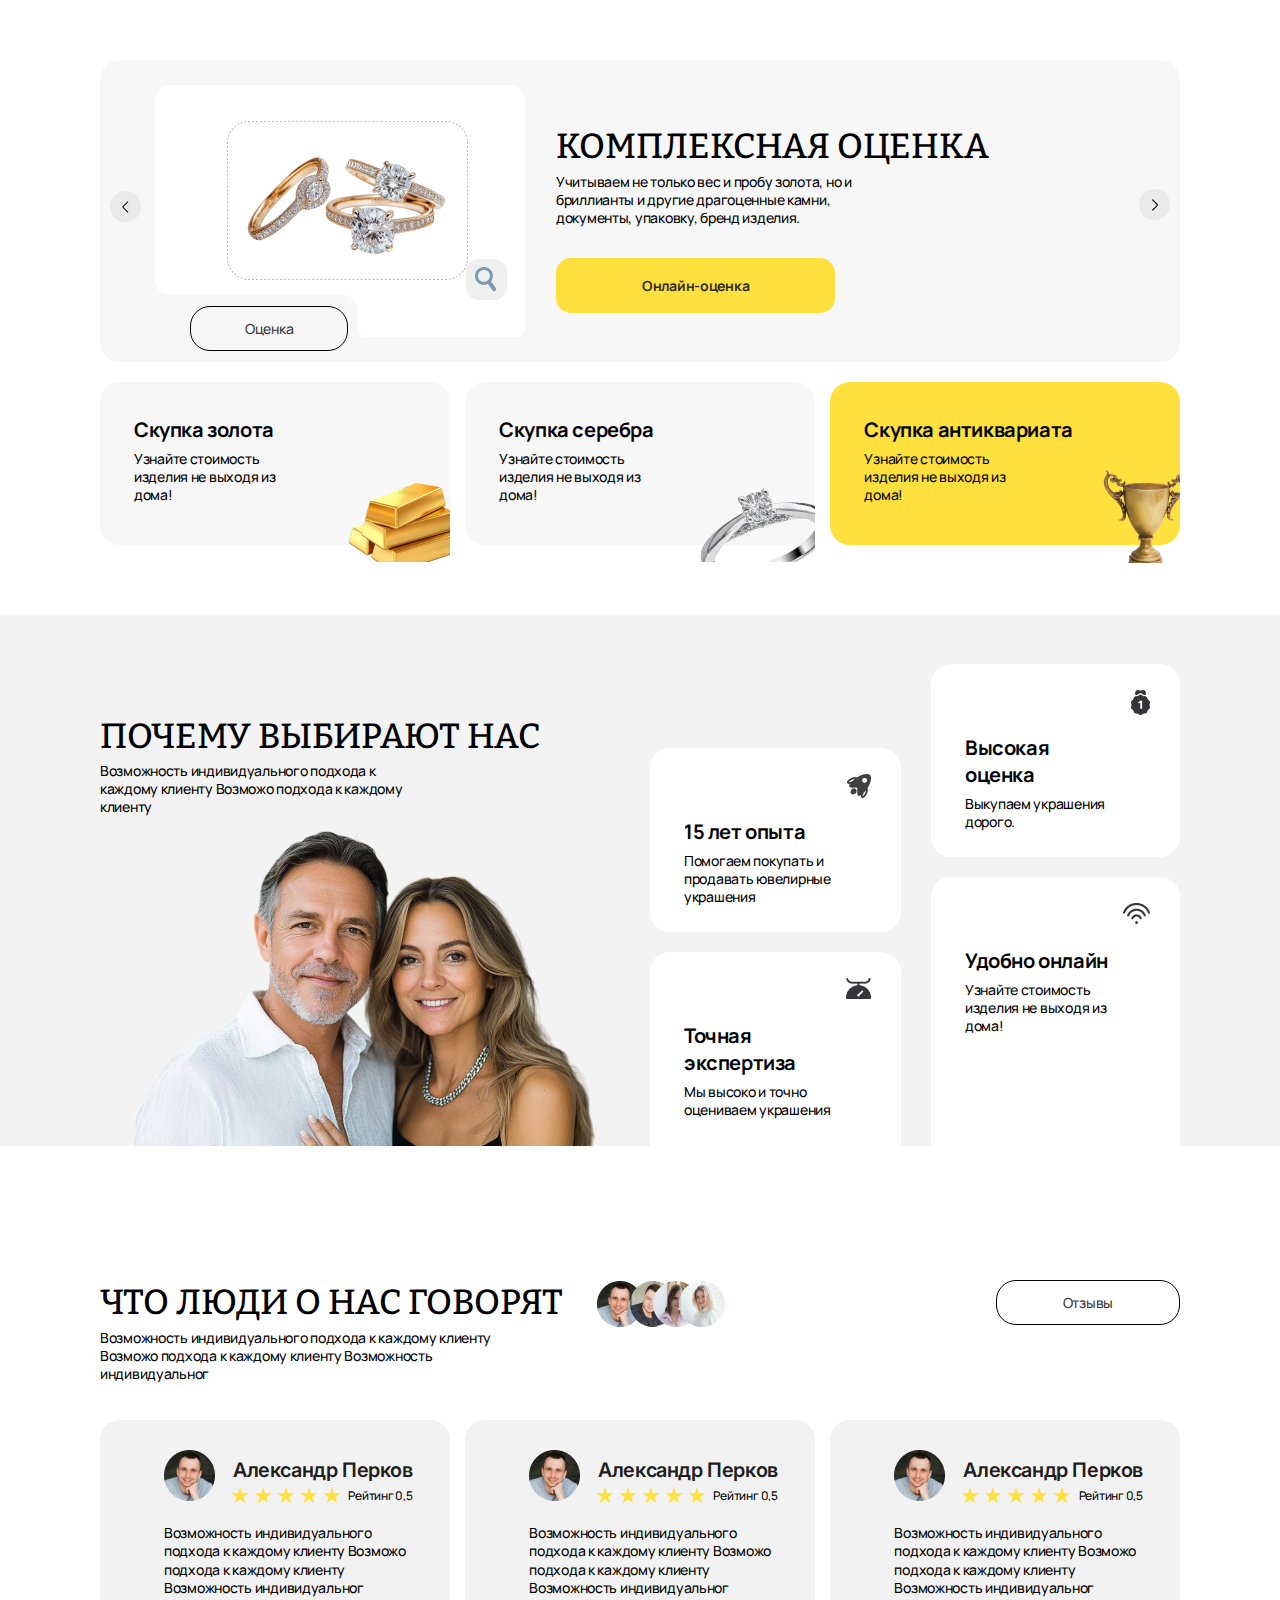
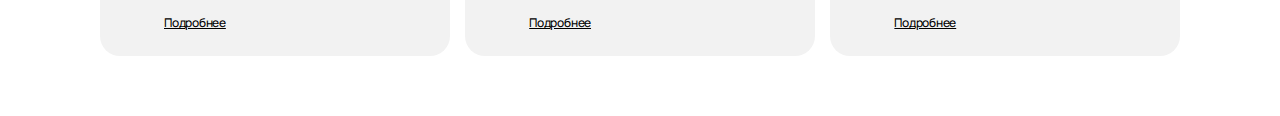
==== index.html @ a0032628 "first commit" ====
<!DOCTYPE html>
<html lang="en">
<head>
	<meta charset="UTF-8">
	<meta name="viewport" content="width=device-width, initial-scale=1.0">
	<link rel="stylesheet" href="css/style.css">
	<link rel="preconnect" href="https://fonts.googleapis.com">
<link rel="preconnect" href="https://fonts.gstatic.com" crossorigin>
<link href="https://fonts.googleapis.com/css2?family=Manrope:wght@200..800&family=Montserrat:ital,wght@0,100..900;1,100..900&family=Poppins:ital,wght@0,100;0,200;0,300;0,400;0,500;0,600;0,700;0,800;0,900;1,100;1,200;1,300;1,400;1,500;1,600;1,700;1,800;1,900&display=swap" rel="stylesheet">
<link href="https://fonts.googleapis.com/css2?family=Bitter:ital,wght@0,100..900;1,100..900&family=Manrope:wght@200..800&family=Montserrat:ital,wght@0,100..900;1,100..900&family=Poppins:ital,wght@0,100;0,200;0,300;0,400;0,500;0,600;0,700;0,800;0,900;1,100;1,200;1,300;1,400;1,500;1,600;1,700;1,800;1,900&display=swap" rel="stylesheet">
<link href="https://fonts.googleapis.com/css2?family=Bitter:ital,wght@0,100..900;1,100..900&family=Inter:ital,opsz,wght@0,14..32,100..900;1,14..32,100..900&family=Manrope:wght@200..800&family=Montserrat:ital,wght@0,100..900;1,100..900&family=Poppins:ital,wght@0,100;0,200;0,300;0,400;0,500;0,600;0,700;0,800;0,900;1,100;1,200;1,300;1,400;1,500;1,600;1,700;1,800;1,900&display=swap" rel="stylesheet">
	<title>Скупка</title>
</head>
<body>
	<section class="grade">
		<div class="grade__container container">
			<div class="grade__top">
				<div class="grade__sidebar sidebar">
					<div class="sidebar__item">
						<div class="sidebar__left">
							<div class="sidebar__left-top">
								<img src="img/grade/sidebar-img.png" class="sidebar__left-img" alt="">
							</div>
							<div class="sidebar__left-bottom">
								<a href="" class="sidebar__left-btn">Оценка</a>
							</div>
						</div>
						<div class="sidebar__right">
							<p class="sidebar__right-title title">Комплексная оценка</p>
							<p class="sidebar__right-description description">Учитываем не только вес и пробу золота, но и бриллианты и другие драгоценные камни, документы, упаковку, бренд изделия.</p>
							<div class="arrow"></div>
							<div class="sidebar__button">
								<a href="" class="sidebar__button-btn">Онлайн-оценка</a>
							</div>
						</div>
					</div>
				</div>
			</div>
			<div class="grade__bottom bottom">
				<div class="grade__bottom-item">
					<p class="grade__bottom-title">Скупка золота</p>
					<p class="grade__bottom-description">Узнайте стоимость изделия не выходя из дома!</p>
					<div class="grade__bottom-img first__ch"><img src="img/grade/grade-bottom-1.png" alt="grade-bottom-1" class="grade__bottom-image"></div>
				</div>
				<div class="grade__bottom-item">
					<p class="grade__bottom-title">Скупка серебра</p>
					<p class="grade__bottom-description">Узнайте стоимость изделия не выходя из дома!</p>
					<div class="grade__bottom-img second__ch"><img src="img/grade/grade-bottom-2.png" alt="grade-bottom-2" class="grade__bottom-image"></div>
				</div>
				<div class="grade__bottom-item">
					<p class="grade__bottom-title">Скупка антиквариата</p>
					<p class="grade__bottom-description">Узнайте стоимость изделия не выходя из дома!</p>
					<div class="grade__bottom-img third__ch"><img src="img/grade/grade-bottom-3.png" alt="grade-bottom-3" class="grade__bottom-image"></div>
				</div>
			</div>
		</div>
	</section>

	<section class="choice">
		<div class="choice__container container">
			<div class="choice__left">
				<div class="choice__top">
					<h2 class="choice__title title">
						Почему выбирают нас
					</h2>
					<div class="choice__description description">
						Возможность индивидуального подхода к каждому клиенту Возможо подхода к каждому клиенту
					</div>
				</div>
				<div class="choice__bottom">
					<img src="img/choice/choice-img.png" alt="choice-img" class="choice__bottom-img">
				</div>
			</div>
			<div class="choice__right">
				<div class="choice__col">
					<div class="choice__item">
						<div class="choice__item-title item-title">
							<p>15 лет опыта</p>
						</div>
						<div class="choice__item-description item-description">
							<p>Помогаем покупать и продавать ювелирные украшения</p>
						</div>
					</div>
					<div class="choice__item second-child">
						<div class="choice__item-title item-title">
							<p>Точная экспертиза</p>
						</div>
						<div class="choice__item-description item-description">
							<p>Мы высоко и точно оцениваем украшения</p>
						</div>
					</div>
				</div>
				<div class="choice__col">
					<div class="choice__item third-child">
						<div class="choice__item-title item-title">
							<p>Высокая оценка</p>
						</div>
						<div class="choice__item-description item-description">
							<p>Выкупаем украшения дорого. </p>
						</div>
					</div>
					<div class="choice__item last-child">
						<div class="choice__item-title item-title">
							<p>Удобно онлайн</p>
						</div>
						<div class="choice__item-description item-description">
							<p>Узнайте стоимость изделия не выходя из дома!</p>
						</div>
					</div>
				</div>
			</div>
		</div>
	</section>

	<section class="talk">
		<div class="talk__container container">
			<div class="talk__block block">
				<div class="talk__top">
					<h2 class="talk__title title">Что люди о нас говорят</h2>
					<p class="talk__description description">Возможность индивидуального подхода к каждому клиенту Возможо подхода к каждому клиенту Возможность индивидуальног</p>
				</div>
				<div class="talk__right">
					<a href="" class="talk__btn btn">Отзывы</a>
				</div>
			</div>
			<div class="talk__bottom">
				<div class="talk__bottom-item item">
					<div class="talk__bottom-block">
						<div class="talk__bottom-ava"><img src="img/talk/ava.png" alt=""></div>
						<div class="item__title">Александр Перков <p>Рейтинг 0,5</p></div>
					</div>
					<div class="item__description">Возможность индивидуального подхода к каждому клиенту Возможо подхода к каждому клиенту Возможность индивидуальног</div>
					<div class="talk__bottom-link"><a href="">Подробнее</a></div>
				</div>
				<div class="talk__bottom-item item">
					<div class="talk__bottom-block">
						<div class="talk__bottom-ava"><img src="img/talk/ava.png" alt="star"></div>
						<div class="item__title">Александр Перков <p>Рейтинг 0,5</p></div>
					</div>
					<div class="item__description">Возможность индивидуального подхода к каждому клиенту Возможо подхода к каждому клиенту Возможность индивидуальног</div>
					<div class="talk__bottom-link"><a href="">Подробнее</a></div>
				</div>
				<div class="talk__bottom-item item">
					<div class="talk__bottom-block">
						<div class="talk__bottom-ava"><img src="img/talk/ava.png" alt=""></div>
						<div class="item__title">Александр Перков <p>Рейтинг 0,5</p></div>
					</div>
					<div class="item__description">Возможность индивидуального подхода к каждому клиенту Возможо подхода к каждому клиенту Возможность индивидуальног</div>
					<div class="talk__bottom-link"><a href="">Подробнее</a></div>
				</div>
			</div>
		</div>
	</section>

</body>
</html>
---- css/style.css ----
* {
  padding: 0;
  margin: 0;
}

html {
  font-size: 10px;
}

.container {
  padding: 0 10rem;
}

.title {
  font-family: "Bitter", serif;
  font-style: normal;
  font-weight: 500;
  font-size: 35px;
  text-transform: uppercase;
  color: #000000;
  margin-top: 40px;
  margin-bottom: 6px;
}

.description {
  font-family: "Manrope", serif;
  font-style: normal;
  font-weight: 500;
  font-size: 14px;
  line-height: 130%;
  letter-spacing: -0.02em;
  color: #000000;
  max-width: 300px;
  margin-bottom: 30px;
}

.item-title {
  font-family: "Manrope";
  font-style: normal;
  font-weight: 700;
  font-size: 20px;
  letter-spacing: -0.02em;
  color: #000000;
  margin-bottom: 7px;
}

.item-description {
  font-family: "Manrope";
  font-style: normal;
  font-weight: 500;
  font-size: 14px;
  line-height: 130%;
  letter-spacing: -0.02em;
  color: #000000;
  max-width: 181px;
}

.grade {
  position: relative;
}
.grade:after {
  content: "";
  background: url("../img/grade/arrow-right.png");
  width: 31px;
  height: 31px;
  position: absolute;
  display: inline-block;
  right: 110px;
  bottom: 325px;
}
.grade__top {
  margin-top: 6rem;
  background: #F7F7F7;
  border-radius: 20px;
}
.grade__bottom {
  display: -webkit-box;
  display: -ms-flexbox;
  display: flex;
  -webkit-box-pack: justify;
      -ms-flex-pack: justify;
          justify-content: space-between;
  margin-bottom: 70px;
}
.grade__bottom-item {
  background: #F7F7F7;
  border-radius: 20px;
  width: calc(33.3% - 10px);
  height: 163px;
}
.grade__bottom-item:last-child {
  background-color: #FFE03C;
}
.grade__bottom-title {
  padding-top: 34px;
  padding-left: 34px;
  font-family: "Manrope";
  font-style: normal;
  font-weight: 700;
  font-size: 20px;
  letter-spacing: -0.02em;
  color: #000000;
  margin-bottom: 7px;
}
.grade__bottom-description {
  padding-left: 34px;
  font-family: "Manrope";
  font-style: normal;
  font-weight: 500;
  font-size: 14px;
  line-height: 130%;
  letter-spacing: -0.02em;
  color: #000000;
  max-width: 181px;
}
.grade__bottom-img {
  display: -webkit-box;
  display: -ms-flexbox;
  display: flex;
  -webkit-box-pack: end;
      -ms-flex-pack: end;
          justify-content: flex-end;
  margin-top: -23px;
}
.container {
  position: relative;
}

.sidebar__item {
  display: -webkit-box;
  display: -ms-flexbox;
  display: flex;
  padding: 2.5rem 5.5rem;
  margin-bottom: 20px;
}
.sidebar__left {
  position: relative;
  padding: 36px 72px;
  margin-right: 16px;
  border-radius: 15px;
  background: url("../img/grade/sidebar-left-bg.png") no-repeat;
}
.sidebar__left:before {
  content: "";
  background: url("../img/grade/arrow-left.png");
  width: 31px;
  height: 31px;
  position: absolute;
  display: inline-block;
  left: -45px;
  bottom: 115px;
}
.sidebar__left-top {
  position: relative;
}
.sidebar__left-top:after {
  content: "";
  background: url("../img/grade/sidebar-left-search.png");
  width: 41px;
  height: 41px;
  position: absolute;
  display: inline-block;
  right: -39px;
  bottom: -18px;
}
.sidebar__left-bottom {
  position: relative;
  left: -37px;
  top: 37px;
}
.sidebar__left-btn {
  border: 1px solid #000000;
  border-radius: 20px;
  background: transparent;
  font-family: "Manrope", serif;
  font-style: normal;
  font-weight: 500;
  font-size: 14px;
  text-align: center;
  letter-spacing: -0.02em;
  color: #3A3A3A;
  text-decoration: none;
  padding: 12px 54px;
}
.sidebar__right-title {
  font-family: "Bitter", serif;
  font-style: normal;
  font-weight: 500;
  font-size: 35px;
  text-transform: uppercase;
  color: #000000;
  margin-top: 40px;
  margin-bottom: 6px;
}
.sidebar__right-description {
  font-family: "Manrope", serif;
  font-style: normal;
  font-weight: 500;
  font-size: 14px;
  line-height: 130%;
  letter-spacing: -0.02em;
  color: #000000;
  max-width: 300px;
  margin-bottom: 30px;
}
.sidebar__button-btn {
  background: #FFE03C;
  border-radius: 15px;
  text-decoration: none;
  font-family: "Manrope";
  font-style: normal;
  font-weight: 700;
  font-size: 14px;
  text-align: center;
  letter-spacing: -0.02em;
  color: #2D2D2D;
  padding: 18px 86px;
  display: inline-block;
}

.grade__bottom-img {
  position: relative;
}

.first__ch {
  top: -3px;
  position: relative;
}

.second__ch {
  position: relative;
  top: -24px;
}

.third__ch {
  position: relative;
  top: -19px;
}

.choice {
  background: #F3F3F3;
}
.choice__container {
  display: -webkit-box;
  display: -ms-flexbox;
  display: flex;
  -webkit-box-pack: justify;
      -ms-flex-pack: justify;
          justify-content: space-between;
}
.choice__title {
  padding-top: 60px;
  margin-bottom: 5px;
}
.choice__description {
  max-width: 335px;
  margin-bottom: -11px;
}
.choice__bottom {
  display: -webkit-box;
  display: -ms-flexbox;
  display: flex;
}
.choice__right {
  display: -webkit-box;
  display: -ms-flexbox;
  display: flex;
}
.choice__col {
  display: -webkit-box;
  display: -ms-flexbox;
  display: flex;
  -webkit-box-orient: vertical;
  -webkit-box-direction: normal;
      -ms-flex-direction: column;
          flex-direction: column;
  -webkit-box-pack: end;
      -ms-flex-pack: end;
          justify-content: flex-end;
  margin-right: 30px;
}
.choice__col:last-child {
  margin-right: 0;
}
.choice__item {
  background: #FFFFFF;
  border-radius: 20px;
  padding: 7rem 6.4rem 2.6rem 3.4rem;
  position: relative;
}
.choice__item:after {
  content: "";
  background: url("../img/choice/choice-icon-1.png");
  width: 24px;
  height: 24px;
  position: absolute;
  display: inline-block;
  right: 30px;
  top: 26px;
}
.choice__item:first-child {
  margin-bottom: 20px;
}
.last-child {
  border-radius: 20px 20px 0 0;
  padding-bottom: 110px;
}

.second-child {
  border-radius: 20px 20px 0 0;
}
.second-child:after {
  background: url("../img/choice/choice-icon-2.png");
  width: 25px;
  height: 21px;
}

.third-child:after {
  background: url("../img/choice/choice-icon-3.png");
  width: 19px;
  height: 25px;
}

.last-child:after {
  background: url("../img/choice/choice-icon-4.png");
  width: 27px;
  height: 21px;
}

.arrow {
  position: relative;
}

.talk__block {
  display: -webkit-box;
  display: -ms-flexbox;
  display: flex;
  -webkit-box-pack: justify;
      -ms-flex-pack: justify;
          justify-content: space-between;
}
.talk__title {
  margin-top: 135px;
  position: relative;
}
.talk__title:after {
  content: "";
  background: url("../img/talk/ava-group.png");
  width: 128px;
  height: 46px;
  position: absolute;
  display: inline-block;
  right: -162px;
}
.talk__description {
  max-width: 420px;
  margin-bottom: 37px;
}
.talk__right {
  margin-top: 148px;
}
.talk__btn {
  border: 1px solid #000000;
  border-radius: 20px;
  text-decoration: none;
  font-family: "Manrope";
  font-style: normal;
  font-weight: 500;
  font-size: 14px;
  line-height: 130%;
  text-align: center;
  letter-spacing: -0.02em;
  color: #3A3A3A;
  padding: 12px 66px;
}

.talk__bottom {
  display: -webkit-box;
  display: -ms-flexbox;
  display: flex;
  -webkit-box-pack: justify;
      -ms-flex-pack: justify;
          justify-content: space-between;
  margin-bottom: 60px;
}
.talk__bottom-item {
  background: #F2F2F2;
  border-radius: 20px;
  width: calc(33.3% - 10px);
  padding-bottom: 25px;
}
.talk__bottom-link a {
  font-family: "Manrope";
  font-style: normal;
  font-weight: 500;
  font-size: 12px;
  letter-spacing: -0.02em;
  text-decoration-line: underline;
  color: #000000;
  padding-left: 64px;
  margin-top: 17px;
}
.talk .item__title {
  font-family: "Inter", serif;
  font-style: normal;
  font-weight: 600;
  font-size: 20px;
  letter-spacing: -0.02em;
  color: #1E1E1E;
  text-align: right;
}
.talk .item__description {
  font-family: "Manrope";
  font-style: normal;
  font-weight: 500;
  font-size: 14px;
  line-height: 130%;
  letter-spacing: -0.02em;
  color: #000000;
  margin-bottom: 17px;
  max-width: 330px;
  padding-right: 25px;
}

.item__title {
  padding-left: 18px;
  padding-top: 8px;
}
.item__description {
  padding-left: 64px;
  margin-top: 20px;
}

.talk__bottom-block {
  padding-top: 30px;
  padding-left: 64px;
  display: -webkit-box;
  display: -ms-flexbox;
  display: flex;
}

.talk .item__title p {
  font-family: "Manrope";
  font-style: normal;
  font-weight: 500;
  font-size: 12px;
  letter-spacing: -0.02em;
  color: #000000;
  margin-top: 5px;
  position: relative;
}

.talk .item__title p:before {
  content: "";
  background: url("../img/talk/star.png");
  width: 110px;
  height: 18px;
  position: absolute;
  display: inline-block;
  left: -2px;
}
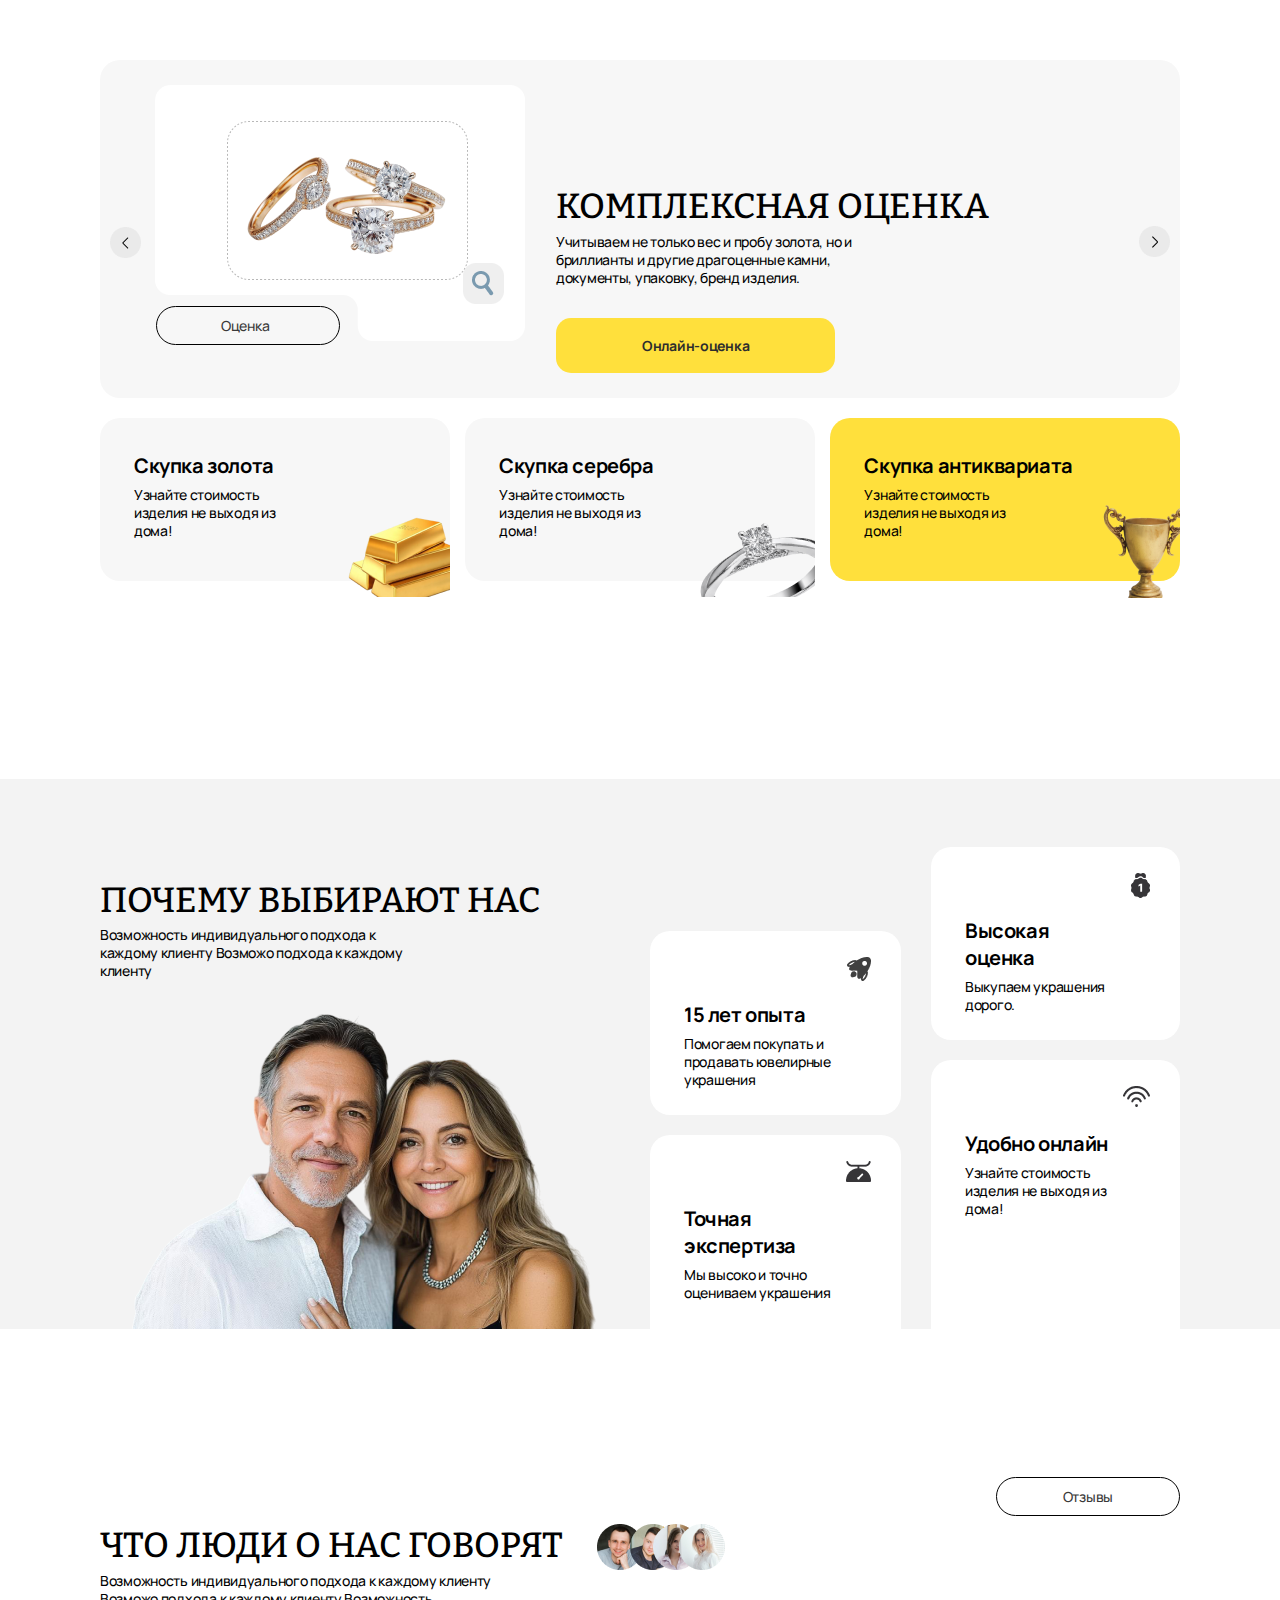
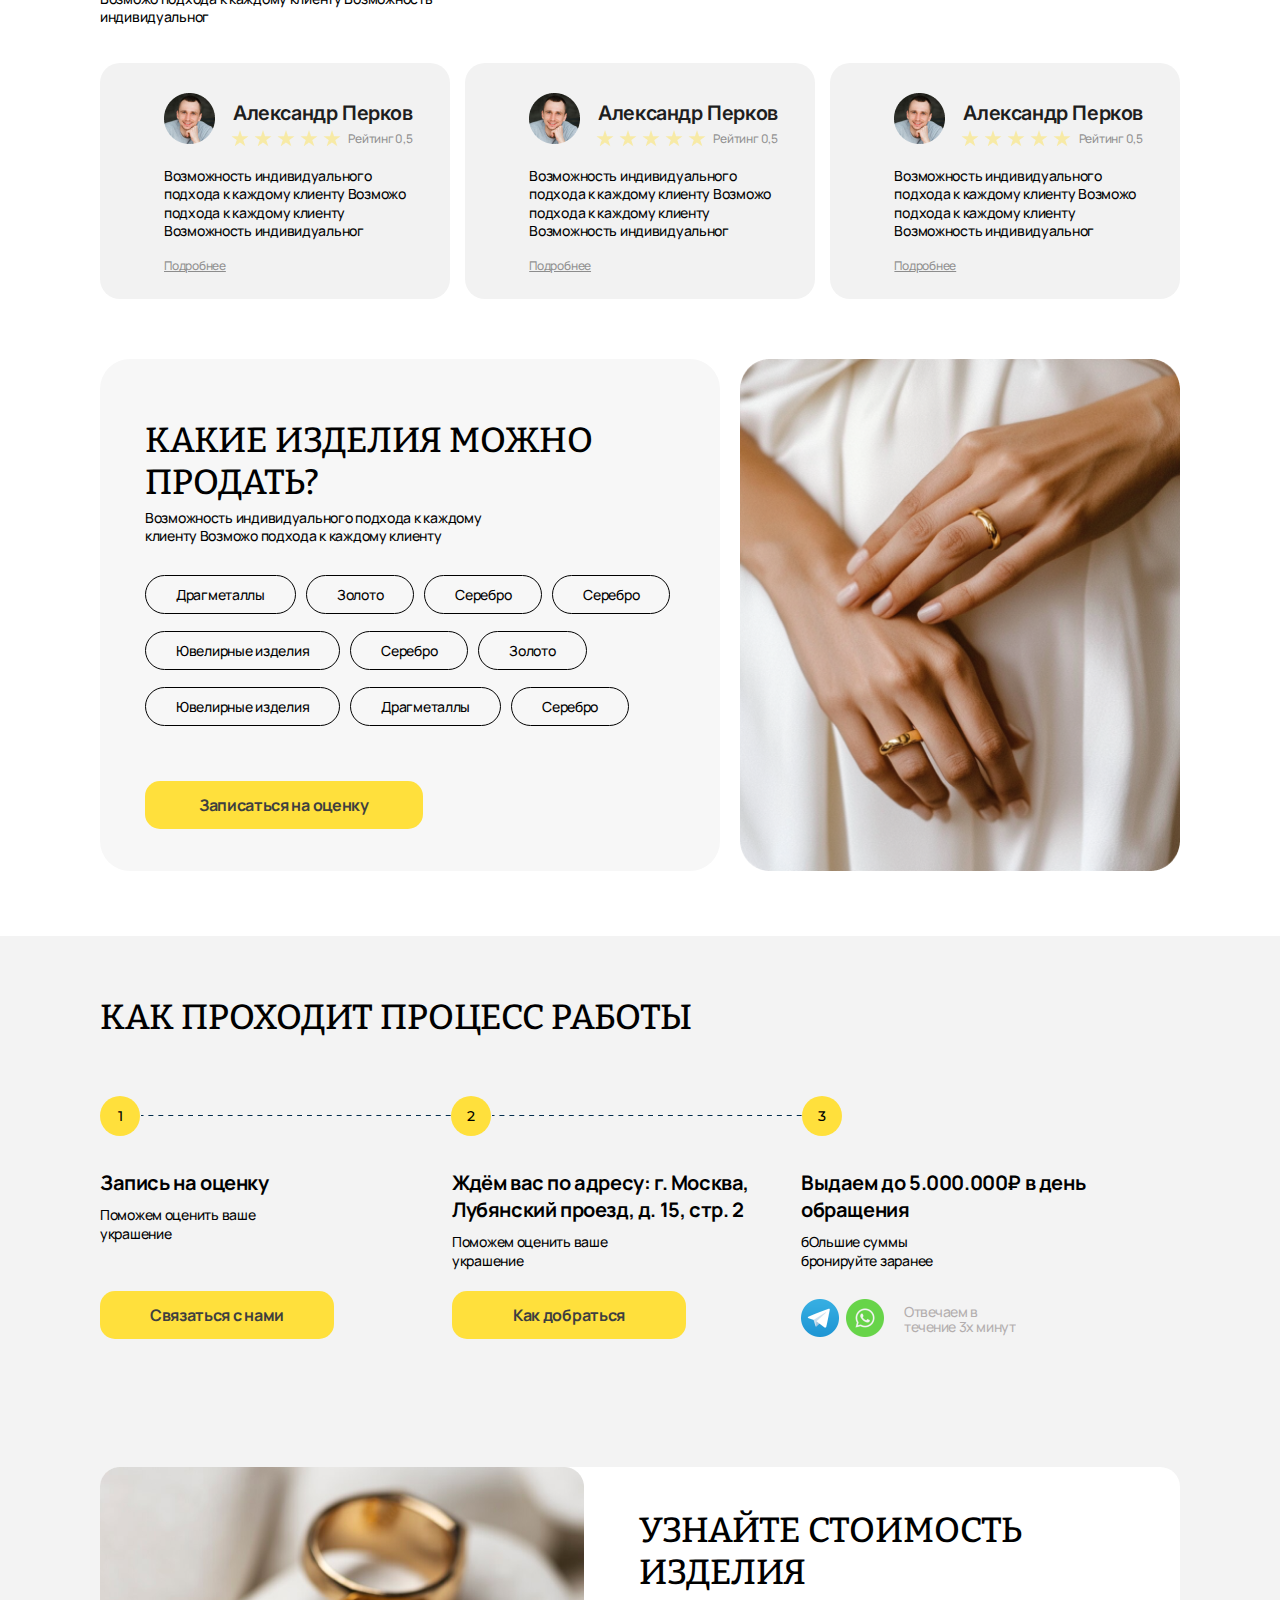
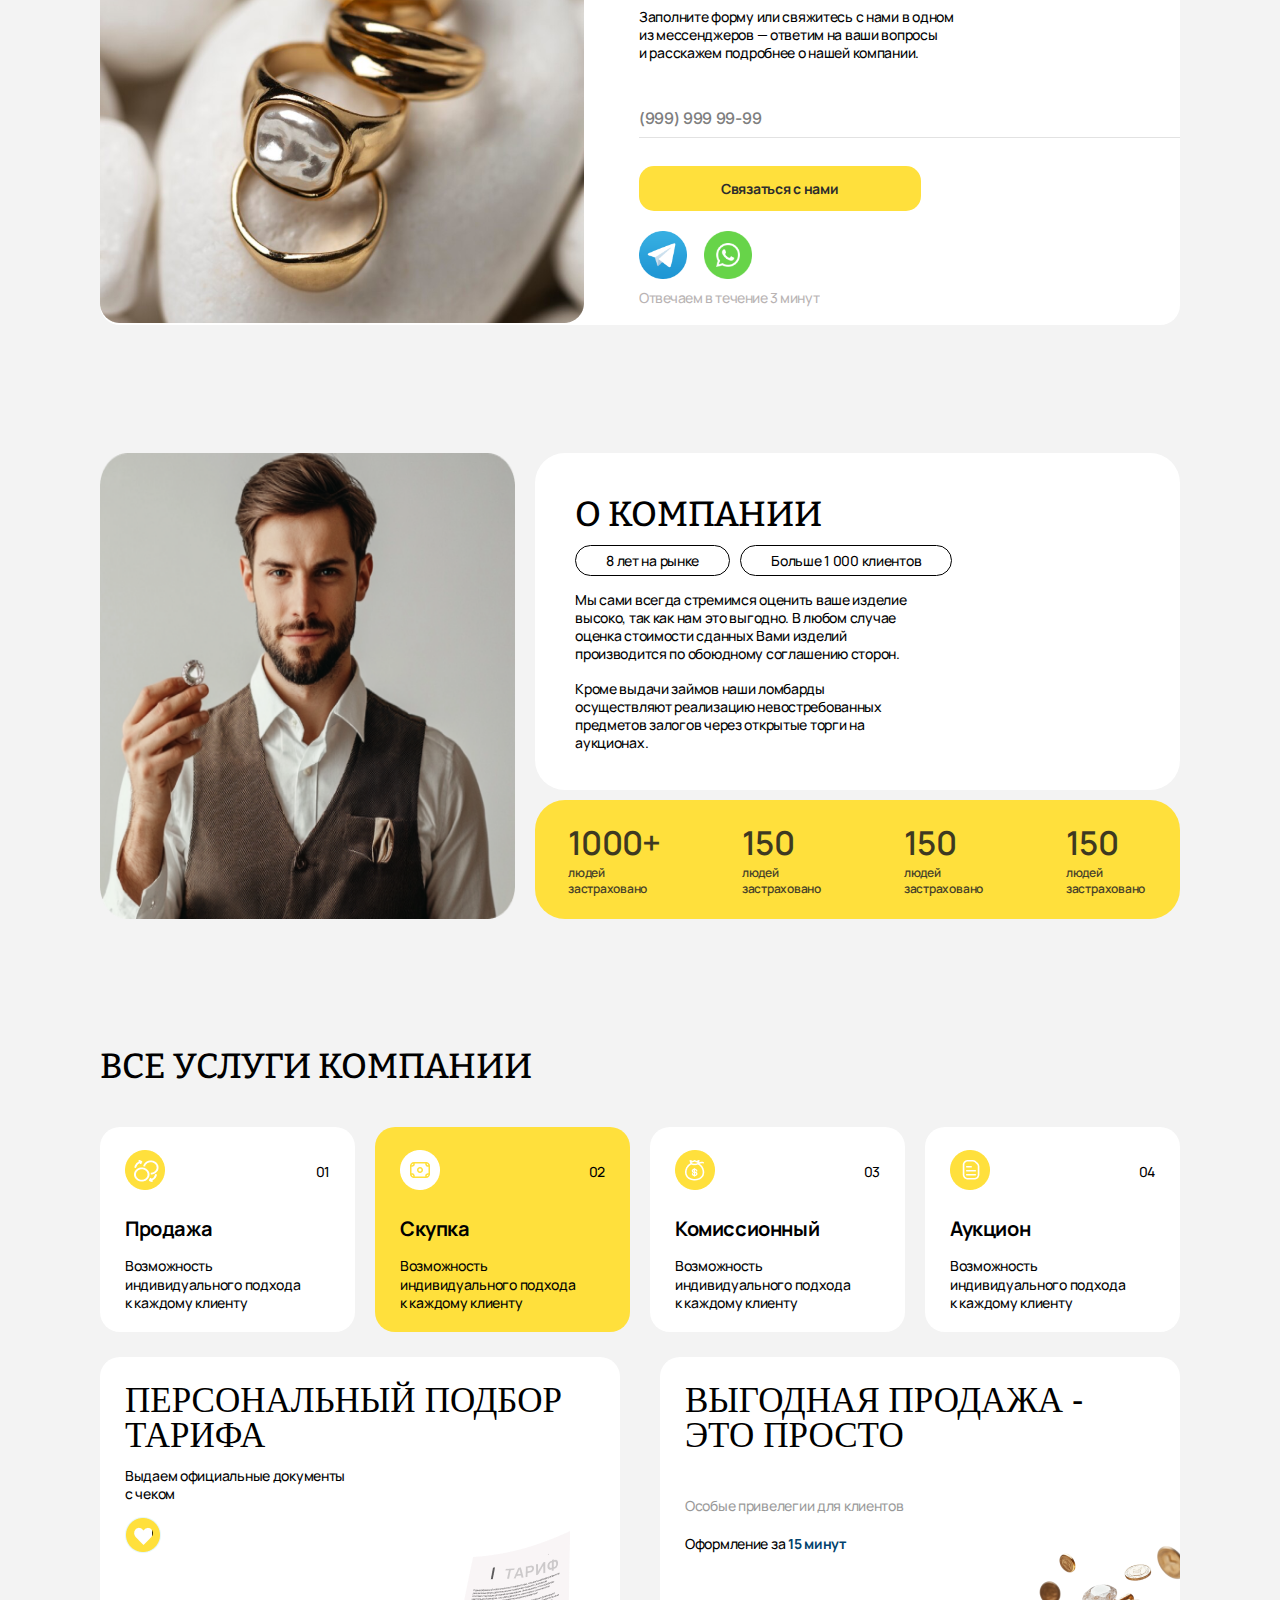
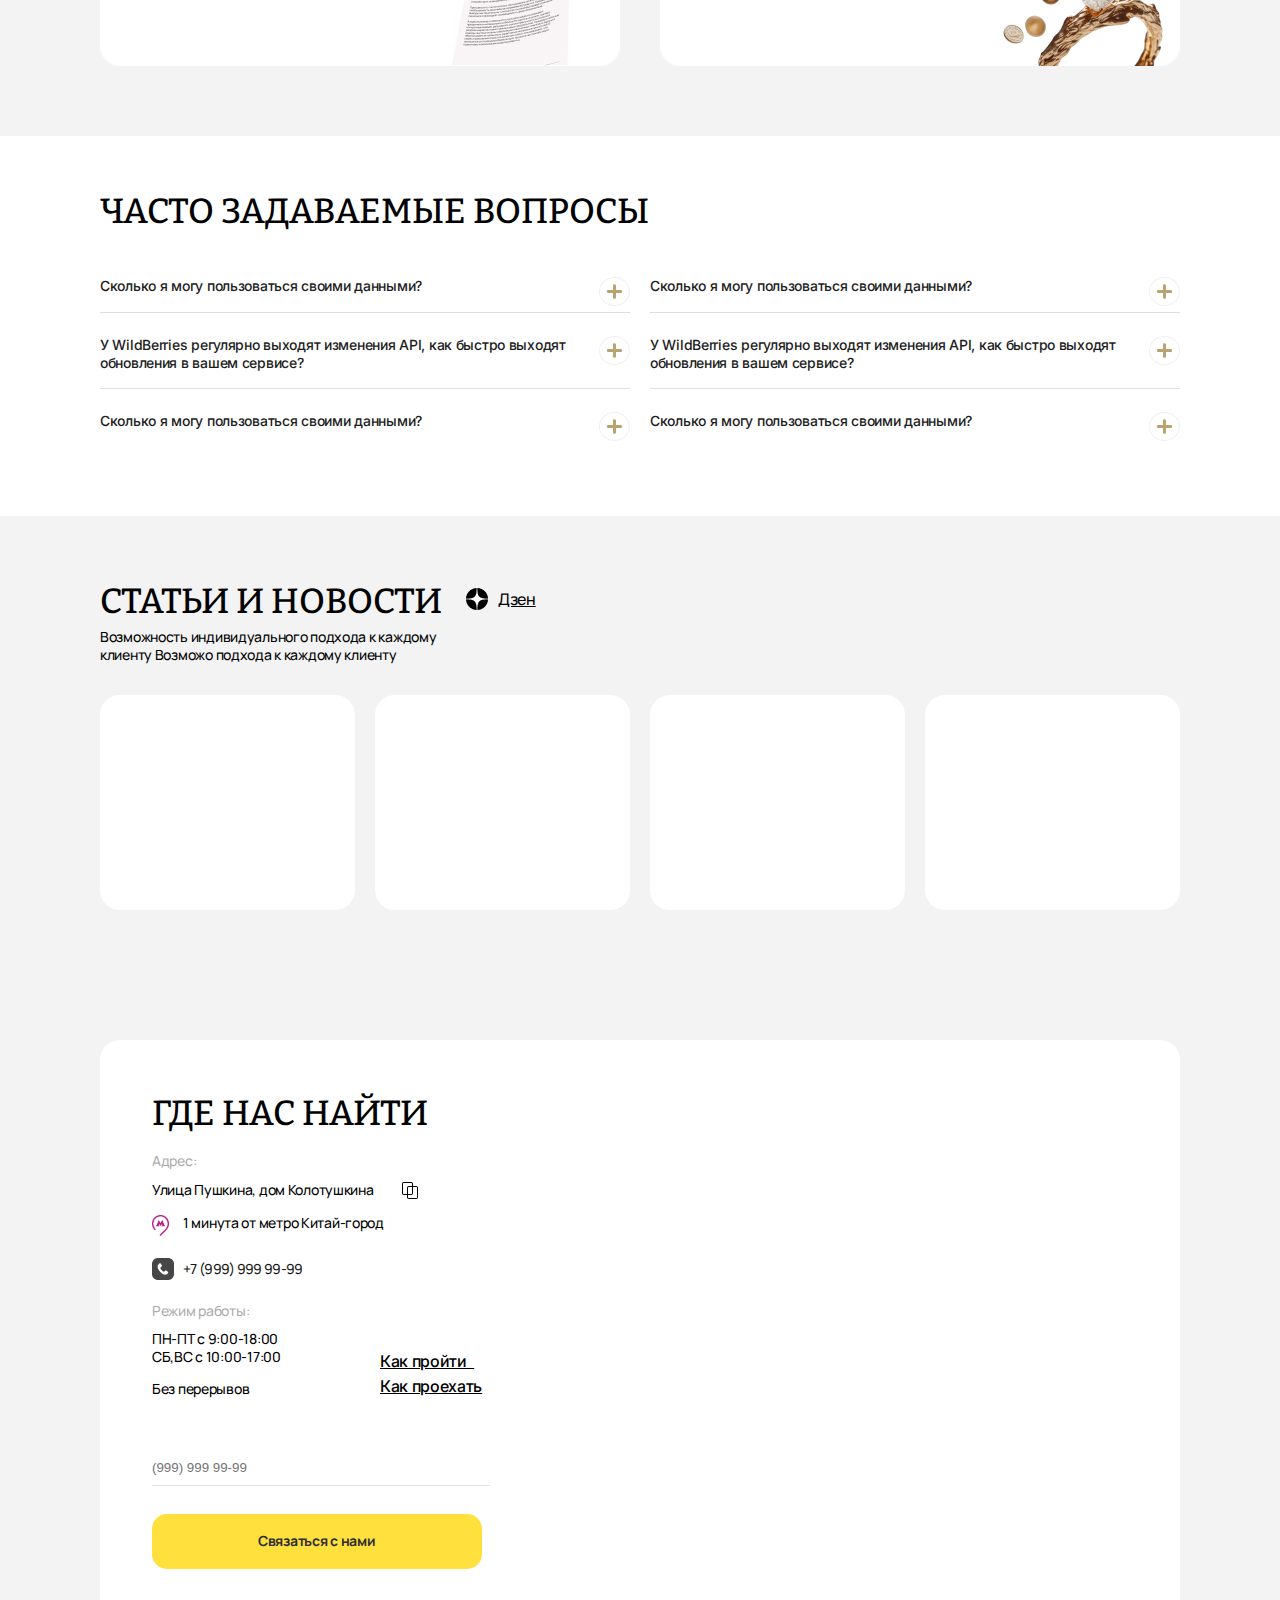
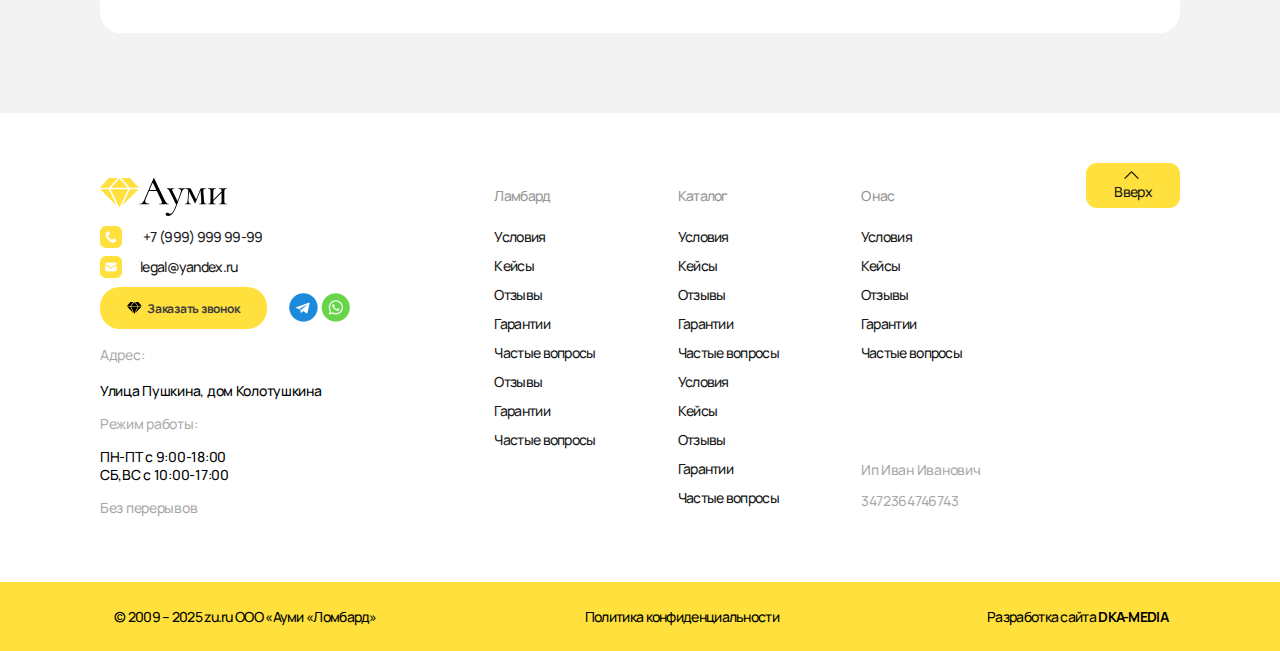
==== commit 5f061419: "edit style" ====
--- a/index.html
+++ b/index.html
@@ -4,11 +4,13 @@
 	<meta charset="UTF-8">
 	<meta name="viewport" content="width=device-width, initial-scale=1.0">
 	<link rel="stylesheet" href="css/style.css">
+	<!-- <link rel="stylesheet" href="css/normalize.css"> -->
 	<link rel="preconnect" href="https://fonts.googleapis.com">
 <link rel="preconnect" href="https://fonts.gstatic.com" crossorigin>
 <link href="https://fonts.googleapis.com/css2?family=Manrope:wght@200..800&family=Montserrat:ital,wght@0,100..900;1,100..900&family=Poppins:ital,wght@0,100;0,200;0,300;0,400;0,500;0,600;0,700;0,800;0,900;1,100;1,200;1,300;1,400;1,500;1,600;1,700;1,800;1,900&display=swap" rel="stylesheet">
 <link href="https://fonts.googleapis.com/css2?family=Bitter:ital,wght@0,100..900;1,100..900&family=Manrope:wght@200..800&family=Montserrat:ital,wght@0,100..900;1,100..900&family=Poppins:ital,wght@0,100;0,200;0,300;0,400;0,500;0,600;0,700;0,800;0,900;1,100;1,200;1,300;1,400;1,500;1,600;1,700;1,800;1,900&display=swap" rel="stylesheet">
 <link href="https://fonts.googleapis.com/css2?family=Bitter:ital,wght@0,100..900;1,100..900&family=Inter:ital,opsz,wght@0,14..32,100..900;1,14..32,100..900&family=Manrope:wght@200..800&family=Montserrat:ital,wght@0,100..900;1,100..900&family=Poppins:ital,wght@0,100;0,200;0,300;0,400;0,500;0,600;0,700;0,800;0,900;1,100;1,200;1,300;1,400;1,500;1,600;1,700;1,800;1,900&display=swap" rel="stylesheet">
+<link href="https://fonts.googleapis.com/css2?family=Noto+Sans+Syriac:wght@100..900&display=swap" rel="stylesheet">
 	<title>Скупка</title>
 </head>
 <body>
@@ -152,5 +154,312 @@
 		</div>
 	</section>
 
+	<section class="sale">
+		<div class="sale__container container">
+			<div class="sale__left">
+				<h2 class="sale__title title">Какие изделия можно продать?</h2>
+				<p class="sale__description description">
+					Возможность индивидуального подхода к каждому клиенту Возможо подхода к каждому клиенту
+				</p>
+				<div class="sale__bottom">
+					<div class="sale__row">
+						<p class="sale__item">Драгметаллы</p>
+						<p class="sale__item">Золото</p>
+						<p class="sale__item">Серебро</p>
+						<p class="sale__item">Серебро</p>
+					</div>
+					<div class="sale__row">
+						<p class="sale__item">Ювелирные изделия</p>
+						<p class="sale__item">Серебро</p>
+						<p class="sale__item">Золото</p>
+					</div>
+					<div class="sale__row">
+						<p class="sale__item">Ювелирные изделия</p>
+						<p class="sale__item">Драгметаллы</p>
+						<p class="sale__item">Серебро</p>
+					</div>
+				</div>
+				<a href="" class="sale__btn">Записаться на оценку</a>
+			</div>
+			<div class="sale__right">
+				<img src="img/sale/sale-img.png" alt="sale-img" class="sale__img">
+			</div>
+		</div>
+	</section>
+
+	<section class="process">
+			<div class="process__container container">
+				<h2 class="process__title title">Как проходит процесс работы</h2>
+				<div class="process__step">
+					<div class="process__step-number">1</div>
+					<div class="process__step-number">2</div>
+					<div class="process__step-number">3</div>
+				</div>
+				<div class="process__bottom bottom">
+					<div class="process__item">
+						<p class="process__item-title item-title">Запись на оценку</p>
+						<p class="process__item-description item-description">Поможем оценить ваше украшение</p>
+						<a href="" class="process__item-btn btn">Связаться с нами</a>
+					</div>
+					<div class="process__item">
+						<p class="process__item-title item-title">Ждём вас по адресу: г. Москва, Лубянский проезд, д. 15, стр. 2</p>
+						<p class="process__item-description item-description">Поможем оценить ваше украшение</p>
+						<a href="" class="process__item-btn btn">Как добраться</a>
+					</div>
+					<div class="process__item">
+						<p class="process__item-title item-title">Выдаем до 5.000.000₽ в день обращения </p>
+						<p class="process__item-description item-description">бОльшие суммы бронируйте заранее</p>
+						<div class="process__item-social item__social">
+							<a href="" class="item__social-link"><img src="img/process/process-icon-1.png" alt="process-icon" class="item__social-img">
+							</a>
+							<a href="" class="item__social-link"><img src="img/process/process-icon-2.png" alt="process-icon" class="item__social-img"></a>
+							<span class="item__social-text">Отвечаем в течение 3х минут</span>
+						</div>
+					</div>
+				</div>
+			</div>
+		</section>
+
+		<section class="price">
+			<div class="price__container container">
+				<div class="price__left"><img src="img/price/price-img.png" alt="price-img" class="price__img"></div>
+				<div class="price__right">
+					<h2 class="price__title title">Узнайте стоимость изделия</h2>
+					<p class="price__description description">Заполните форму или свяжитесь с нами в одном из мессенджеров — ответим на ваши вопросы и расскажем подробнее о нашей компании.</p>
+					<form action="" method="POST" class="price__form form">
+						<input type="text" class="price__input input" placeholder="(999) 999 99-99">
+						<button class="price__btn btn">Связаться с нами</button>
+					</form>
+					<div class="price__social">
+						<div class="price__social-link"><img src="img/price/price-icon-1.png" alt="price-icon-1" class="price__social-img"></div>
+						<div class="price__social-link"><img src="img/price/price-icon-2.png" alt="price-icon-2" class="price__social-img"></div>
+						<p class="price__social-text">Отвечаем в течение 3 минут</p>
+					</div>
+				</div>
+			</div>
+		</section>
+
+		<section class="company">
+			<div class="company__container container">
+				<div class="company__left"><img src="img/company/company-img.png" alt="company-img" class="company__img"></div>
+				<div class="company__right">
+					<div class="company__top">
+						<h2 class="company__title title">О компании</h2>
+						<div class="company__block">
+							<div class="company__block-item">8 лет на рынке</div>
+							<div class="company__block-item">Больше 1 000 клиентов</div>
+						</div>
+						<p class="company__description description">Мы сами всегда стремимся оценить ваше изделие высоко, так как нам это выгодно. В любом случае оценка стоимости сданных Вами изделий производится по обоюдному соглашению сторон.</p>
+						<p class="company__description description">Кроме выдачи займов наши ломбарды осуществляют реализацию невостребованных предметов залогов через открытые торги на аукционах.</p>
+					</div>
+					<div class="company__bottom">
+						<div class="company__bottom-item">
+							<div class="company__bottom-number">1000+</div>
+							<p class="company__bottom-description">людей застраховано</p>
+						</div>
+						<div class="company__bottom-item">
+							<div class="company__bottom-number">150</div>
+							<p class="company__bottom-description">людей застраховано</p>
+						</div>
+						<div class="company__bottom-item">
+							<div class="company__bottom-number">150</div>
+							<p class="company__bottom-description">людей застраховано</p>
+						</div>
+						<div class="company__bottom-item">
+							<div class="company__bottom-number">150</div>
+							<p class="company__bottom-description">людей застраховано</p>
+						</div>
+					</div>
+				</div>
+			</div>
+		</section>
+
+		<section class="services">
+			<div class="services__container container">
+				<h2 class="services__title title">
+					Все услуги компании
+				</h2>
+				<div class="services__top">
+					<div class="services__item">
+						<div class="services__item-top">01</div>
+						<h3 class="services__item-title item-title">Продажа</h3>
+						<p class="services__item-description item-description">Возможность индивидуального подхода к каждому клиенту</p>
+					</div>
+					<div class="services__item">
+						<div class="services__item-top">02</div>
+						<h3 class="services__item-title item-title">Скупка</h3>
+						<p class="services__item-description item-description">Возможность индивидуального подхода к каждому клиенту</p>
+					</div>
+					<div class="services__item">
+						<div class="services__item-top">03</div>
+						<h3 class="services__item-title item-title">Комиссионный</h3>
+						<p class="services__item-description item-description">Возможность индивидуального подхода к каждому клиенту</p>
+					</div>
+					<div class="services__item">
+						<div class="services__item-top">04</div>
+						<h3 class="services__item-title item-title">Аукцион</h3>
+						<p class="services__item-description item-description">Возможность индивидуального подхода к каждому клиенту</p>
+					</div>
+				</div>
+				<div class="services__bottom">
+					<div class="services__bottom-item">
+						<h2 class="services__bottom-title title">Персональный подбор тарифа</h2>
+						<div class="services__bottom-block">
+							<p class="services__bottom-description item-description">Выдаем официальные документы с чеком</p>
+							<img src="img/services/services-img-1.png" alt="services-img-1" class="services__bottom-img">
+						</div>
+					</div>
+					<div class="services__bottom-item">
+						<h2 class="services__bottom-title title">Выгодная продажа - это просто</h2>
+						<div class="services__bottom-block">
+							<p class="services__bottom-description item-description"><span>Особые привелегии для клиентов</span> Оформление за <span class="services__bottom-description_blue"> 15 минут</span></p>
+							<img src="img/services/services-img-2.png" alt="services-img-2" class="services__bottom-img">
+						</div>
+					</div>
+				</div>
+			</div>
+		</section>
+
+		<section class="faq">
+			<div class="faq__container container">
+				<h2 class="faq__title title">Часто задаваемые вопросы</h2>
+				<div class="faq__row">
+					<div class="faq__col">
+						<div class="faq__item"><p class="faq__item-text">Сколько я могу пользоваться своими данными?</p></div>
+						<div class="faq__item"><p class="faq__item-text">У WildBerries регулярно выходят изменения АРІ, как быстро выходят обновления в вашем сервисе?</p></div>
+						<div class="faq__item"><p class="faq__item-text">Сколько я могу пользоваться своими данными?</p></div>
+					</div>
+					<div class="faq__col">
+						<div class="faq__item"><p class="faq__item-text">Сколько я могу пользоваться своими данными?</p></div>
+						<div class="faq__item"><p class="faq__item-text">У WildBerries регулярно выходят изменения АРІ, как быстро выходят обновления в вашем сервисе?</p></div>
+						<div class="faq__item"><p class="faq__item-text">Сколько я могу пользоваться своими данными?</p></div>
+					</div>
+				</div>
+			</div>
+		</section>
+
+		<section class="news">
+			<div class="news__container container">
+				<div class="news__top">
+					<h2 class="news_title title">Статьи и новости</h2>
+					<div class="news__zen">Дзен</div>
+				</div>
+				<p class="news__description description">Возможность индивидуального подхода к каждому клиенту Возможо подхода к каждому клиенту</p>
+				<div class="news__bottom">
+					<div class="news__item"><img src="img/news/news-img-1.png" alt="news-img-1"></div>
+					<div class="news__item"><img src="img/news/news-img-1.png" alt="news-img-2"></div>
+					<div class="news__item"><img src="img/news/news-img-1.png" alt="news-img-3"></div>
+					<div class="news__item"><img src="img/news/news-img-1.png" alt="news-img-4"></div>
+				</div>
+			</div>
+		</section>
+		<section class="find">
+			<div class="find__container container">
+				<div class="find__left">
+					<h2 class="find__title title">Где нас найти</h2>
+					<div class="find__address">
+						<div class="find__address-title">Адрес:</div>
+						<div class="find__address-description">Улица Пушкина, дом Колотушкина</div>
+						<div class="find__address-description">1 минута от метро Китай-город</div>
+					</div>
+					<a href="" class="find__address-phone">+7 (999) 999 99-99</a>
+					<div class="find__work">
+						<div class="find__work-block">
+							<div class="find__work-title">Режим работы:</div>
+							<div class="find__work-time">ПН-ПТ с 9:00-18:00 СБ,ВС с 10:00-17:00</div>
+							<div class="find__work-text">Без перерывов</div>
+						</div>
+						<div class="find__work-pass">Как пройти  +Как проехать</div>
+					</div>
+					<form action="" method="POST" class="find__form form">
+						<input type="text" class="find__input input" placeholder="(999) 999 99-99">
+						<button class="find__btn btn">Связаться с нами</button>
+					</form>
+				</div>
+				<div class="find__right">
+					<div class="find__map"><div class="find__map-wrap"><iframe class="find__iframe" src="https://yandex.ru/map-widget/v1/?ll=37.638401%2C55.765565&masstransit%5BstopId%5D=station__9858910&mode=masstransit&tab=overview&z=14" width="560" height="400" frameborder="1" allowfullscreen="true"></iframe></div></div>
+				</div>
+			</div>
+		</section>
+
+		<footer class="footer">
+			<div class="footer__container container">
+				<div class="footer__top">
+					<div class="footer__left">
+						<img src="img/footer/footer-logo.svg" alt="footer-logo" class="footer__logo">
+						<div class="footer__contacts">
+							<a href="" class="footer__phone">
+								+7 (999) 999 99-99
+							</a>
+							<a href="" class="footer__mail">legal@yandex.ru</a>
+						</div>
+						<div class="footer__block">
+							<a href="" class="footer__btn">Заказать звонок</a>
+							<div class="footer__social">
+								<a href="" class="footer__social-link"><img src="img/footer/footer-telegram.png" alt="footer-telegram" class="footer__social-img"></a><a href="" class="footer__social-link"><img src="img/footer/footer-whatsapp.png" alt="footer-whatsapp" class="footer__social-img"></a>
+							</div>
+						</div>
+						<div class="footer__address">
+							<div class="footer__address-title">Адрес:</div>
+							<div class="footer__address-description">Улица Пушкина, дом Колотушкина</div>
+						</div>
+						<div class="footer__work">
+							<div class="footer__work-title">Режим работы:</div>
+							<div class="footer__work-description">ПН-ПТ с 9:00-18:00 СБ,ВС с 10:00-17:00</div>
+							<div class="footer__work-text">Без перерывов</div>
+						</div>
+					</div>
+					<div class="footer__row">
+						<ul class="footer__col">
+							<li class="footer__col-title">Ламбард</li>
+							<li class="footer__col-item"><a href="" class="footer__col-link">Условия</a></li>
+							<li class="footer__col-item"><a href="" class="footer__col-link">Кейсы</a></li>
+							<li class="footer__col-item"><a href="" class="footer__col-link">Отзывы</a></li>
+							<li class="footer__col-item"><a href="" class="footer__col-link">Гарантии</a></li>
+							<li class="footer__col-item"><a href="" class="footer__col-link">Частые вопросы</a></li>
+							<li class="footer__col-item"><a href="" class="footer__col-link">Отзывы</a></li>
+							<li class="footer__col-item"><a href="" class="footer__col-link">Гарантии</a></li>
+							<li class="footer__col-item"><a href="" class="footer__col-link">Частые вопросы</a></li>
+						</ul>
+						<ul class="footer__col">
+							<li class="footer__col-title">Каталог</li>
+							<li class="footer__col-item"><a href="" class="footer__col-link">Условия</a></li>
+							<li class="footer__col-item"><a href="" class="footer__col-link">Кейсы</a></li>
+							<li class="footer__col-item"><a href="" class="footer__col-link">Отзывы</a></li>
+							<li class="footer__col-item"><a href="" class="footer__col-link">Гарантии</a></li>
+							<li class="footer__col-item"><a href="" class="footer__col-link">Частые вопросы</a></li>
+							<li class="footer__col-item"><a href="" class="footer__col-link">Условия</a></li>
+							<li class="footer__col-item"><a href="" class="footer__col-link">Кейсы</a></li>
+							<li class="footer__col-item"><a href="" class="footer__col-link">Отзывы</a></li>
+							<li class="footer__col-item"><a href="" class="footer__col-link">Гарантии</a></li>
+							<li class="footer__col-item"><a href="" class="footer__col-link">Частые вопросы</a></li>
+						</ul>
+						<ul class="footer__col">
+							<li class="footer__col-title">О нас</li>
+							<li class="footer__col-item"><a href="" class="footer__col-link">Условия</a></li>
+							<li class="footer__col-item"><a href="" class="footer__col-link">Кейсы</a></li>
+							<li class="footer__col-item"><a href="" class="footer__col-link">Отзывы</a></li>
+							<li class="footer__col-item"><a href="" class="footer__col-link">Гарантии</a></li>
+							<li class="footer__col-item"><a href="" class="footer__col-link">Частые вопросы</a></li>
+							<div class="footer__col-bottom">
+								<li class="footer__col-details">Ип Иван Иванович</li>
+								<li class="footer__col-details">3472364746743</li>
+							</div>
+						</ul>
+					</div>
+					<div class="footer__right">
+						<a href="" class="footer__right-up">Вверх</a>
+					</div>
+				</div>
+			</div>
+			<div class="footer__bottom">
+				<div class="footer__year">© 2009 – 2025 zu.ru ООО «Ауми «Ломбард»</div>
+				<div class="footer__privacy">Политика конфиденциальности</div>
+				<div class="footer__developer">Разработка сайта  
+					<span class="footer__developer_bold">DKA-MEDIA</span>
+				</div>
+			</div>
+		</footer>
 </body>
 </html>--- a/css/style.css
+++ b/css/style.css
@@ -7,6 +7,14 @@
   font-size: 10px;
 }
 
+html, body {
+  overflow-x: hidden;
+}
+
+a {
+  text-decoration: none;
+}
+
 .container {
   padding: 0 10rem;
 }
@@ -20,6 +28,7 @@
   color: #000000;
   margin-top: 40px;
   margin-bottom: 6px;
+  padding-top: 60px;
 }
 
 .description {
@@ -30,8 +39,25 @@
   line-height: 130%;
   letter-spacing: -0.02em;
   color: #000000;
-  max-width: 300px;
+  max-width: 340px;
   margin-bottom: 30px;
+}
+
+.btn {
+  border: none;
+  -ms-flex-item-align: baseline;
+      align-self: baseline;
+  background: #FFE03C;
+  border-radius: 15px;
+  font-family: "Manrope";
+  font-style: normal;
+  font-weight: 700;
+  font-size: 16px;
+  text-align: center;
+  letter-spacing: -0.02em;
+  color: #3F3F3F;
+  padding: 13px 50px;
+  display: inline-block;
 }
 
 .item-title {
@@ -53,6 +79,65 @@
   letter-spacing: -0.02em;
   color: #000000;
   max-width: 181px;
+}
+
+.bottom {
+  padding-bottom: 128px;
+}
+
+.form {
+  display: -webkit-box;
+  display: -ms-flexbox;
+  display: flex;
+  -webkit-box-orient: vertical;
+  -webkit-box-direction: normal;
+      -ms-flex-direction: column;
+          flex-direction: column;
+}
+
+.input {
+  border-bottom: 1px solid #E2E2E2;
+  border-top: none;
+  border-right: none;
+  border-left: none;
+  outline: 0;
+  padding-bottom: 10px;
+}
+
+.price__input::-webkit-input-placeholder { /* WebKit browsers */
+  font-family: "Inter";
+  font-style: normal;
+  font-weight: 500;
+  font-size: 16px;
+  letter-spacing: -0.02em;
+  color: #7F7F7F;
+}
+
+.price__input:-moz-placeholder { /* Mozilla Firefox 4 to 18 */
+  font-family: "Inter";
+  font-style: normal;
+  font-weight: 500;
+  font-size: 16px;
+  letter-spacing: -0.02em;
+  color: #7F7F7F;
+}
+
+.price__input::-moz-placeholder { /* Mozilla Firefox 19+ */
+  font-family: "Inter";
+  font-style: normal;
+  font-weight: 500;
+  font-size: 16px;
+  letter-spacing: -0.02em;
+  color: #7F7F7F;
+}
+
+.price__input:-ms-input-placeholder { /* Internet Explorer 10+ */
+  font-family: "Inter";
+  font-style: normal;
+  font-weight: 500;
+  font-size: 16px;
+  letter-spacing: -0.02em;
+  color: #7F7F7F;
 }
 
 .grade {
@@ -66,7 +151,7 @@
   position: absolute;
   display: inline-block;
   right: 110px;
-  bottom: 325px;
+  bottom: 452px;
 }
 .grade__top {
   margin-top: 6rem;
@@ -160,13 +245,13 @@
   height: 41px;
   position: absolute;
   display: inline-block;
-  right: -39px;
-  bottom: -18px;
+  right: -36px;
+  bottom: -22px;
 }
 .sidebar__left-bottom {
   position: relative;
-  left: -37px;
-  top: 37px;
+  left: -71px;
+  top: 34px;
 }
 .sidebar__left-btn {
   border: 1px solid #000000;
@@ -180,7 +265,7 @@
   letter-spacing: -0.02em;
   color: #3A3A3A;
   text-decoration: none;
-  padding: 12px 54px;
+  padding: 9px 70px 9px 64px;
 }
 .sidebar__right-title {
   font-family: "Bitter", serif;
@@ -315,6 +400,9 @@
   height: 21px;
 }
 
+.third-child {
+  margin-top: 68px;
+}
 .third-child:after {
   background: url("../img/choice/choice-icon-3.png");
   width: 19px;
@@ -360,18 +448,16 @@
   margin-top: 148px;
 }
 .talk__btn {
-  border: 1px solid #000000;
+  border: 1px solid #000;
   border-radius: 20px;
-  text-decoration: none;
-  font-family: "Manrope";
-  font-style: normal;
-  font-weight: 500;
-  font-size: 14px;
-  line-height: 130%;
+  font-family: "Manrope", sans-serif;
+  font-weight: 500;
+  font-size: 14px;
+  letter-spacing: -0.02em;
   text-align: center;
-  letter-spacing: -0.02em;
-  color: #3A3A3A;
-  padding: 12px 66px;
+  color: #3a3a3a;
+  padding: 9px 66px;
+  background: transparent;
 }
 
 .talk__bottom {
@@ -399,6 +485,7 @@
   color: #000000;
   padding-left: 64px;
   margin-top: 17px;
+  opacity: 0.41;
 }
 .talk .item__title {
   font-family: "Inter", serif;
@@ -425,6 +512,7 @@
 .item__title {
   padding-left: 18px;
   padding-top: 8px;
+  padding-right: 25px;
 }
 .item__description {
   padding-left: 64px;
@@ -448,6 +536,7 @@
   color: #000000;
   margin-top: 5px;
   position: relative;
+  opacity: 0.41;
 }
 
 .talk .item__title p:before {
@@ -458,4 +547,1127 @@
   position: absolute;
   display: inline-block;
   left: -2px;
+}
+
+.choice__left {
+  display: -webkit-box;
+  display: -ms-flexbox;
+  display: flex;
+  -webkit-box-orient: vertical;
+  -webkit-box-direction: normal;
+      -ms-flex-direction: column;
+          flex-direction: column;
+  -webkit-box-pack: justify;
+      -ms-flex-pack: justify;
+          justify-content: space-between;
+}
+
+@media screen and (max-width: 1225px) {
+  .talk .item__title p:before {
+    left: -50px;
+  }
+}
+.sale__container {
+  display: -webkit-box;
+  display: -ms-flexbox;
+  display: flex;
+  -webkit-box-pack: justify;
+      -ms-flex-pack: justify;
+          justify-content: space-between;
+}
+.sale__left {
+  background: #F7F7F7;
+  border-radius: 30px;
+  padding-left: 45px;
+  padding-right: 50px;
+  width: 50%;
+  margin-right: 20px;
+}
+.sale__title {
+  margin-top: 0;
+  padding-top: 60px;
+}
+.sale__row {
+  display: -webkit-box;
+  display: -ms-flexbox;
+  display: flex;
+  margin-bottom: 17px;
+}
+.sale__row:last-child {
+  margin-bottom: 55px;
+}
+.sale__item {
+  border: 1px solid #000000;
+  border-radius: 33px;
+  padding: 9px 30px;
+  margin-right: 10px;
+  font-family: "Manrope";
+  font-style: normal;
+  font-weight: 500;
+  font-size: 14px;
+  letter-spacing: -0.02em;
+  color: #000000;
+  display: -webkit-box;
+  display: -ms-flexbox;
+  display: flex;
+  -webkit-box-align: center;
+      -ms-flex-align: center;
+          align-items: center;
+  -webkit-box-pack: center;
+      -ms-flex-pack: center;
+          justify-content: center;
+  text-align: center;
+  -ms-flex-item-align: end;
+      -ms-grid-row-align: end;
+      align-self: end;
+}
+.sale__item:last-child {
+  margin-right: 0;
+}
+.sale__btn {
+  background: #FFE03C;
+  border-radius: 15px;
+  display: inline-block;
+  font-family: "Manrope";
+  font-style: normal;
+  font-weight: 700;
+  font-size: 16px;
+  text-align: center;
+  letter-spacing: -0.02em;
+  color: #3F3F3F;
+  text-decoration: none;
+  padding: 13px 54px;
+  margin-bottom: 42px;
+}
+.sale__right {
+  width: 50%;
+}
+.sale__img {
+  height: 100%;
+  max-width: 100%;
+  width: 100%;
+}
+
+.process {
+  background: #F3F3F3;
+}
+.process__step {
+  display: -webkit-box;
+  display: -ms-flexbox;
+  display: flex;
+}
+.process__step-number {
+  background: #FFE03C;
+  border-radius: 60px;
+  width: 40px;
+  height: 40px;
+  text-align: center;
+  line-height: 40px;
+  font-family: "Montserrat";
+  font-style: normal;
+  font-weight: 500;
+  font-size: 14px;
+  letter-spacing: -0.02em;
+  color: #000000;
+  margin-bottom: 33px;
+  position: relative;
+  z-index: 2;
+}
+.process__step-number:last-child:before {
+  background: unset;
+}
+.process__step-number:before {
+  content: "";
+  background: url("../img/process/border-dashed.png");
+  width: 327px;
+  height: 1px;
+  position: absolute;
+  display: inline-block;
+  left: 41px;
+  top: 19px;
+  z-index: 1;
+}
+.process__step-number:not(:last-child) {
+  margin-right: 311px;
+}
+.process__step-number:nth-child(2) {
+  margin-right: 311px;
+}
+.process__title {
+  margin-top: 65px;
+  margin-bottom: 58px;
+}
+.process__bottom {
+  display: -webkit-box;
+  display: -ms-flexbox;
+  display: flex;
+}
+.process__item {
+  position: relative;
+  display: -webkit-box;
+  display: -ms-flexbox;
+  display: flex;
+  -webkit-box-orient: vertical;
+  -webkit-box-direction: normal;
+      -ms-flex-direction: column;
+          flex-direction: column;
+  position: relative;
+}
+.process__item:first-child {
+  margin-right: 118px;
+}
+.process__item:nth-child(2) {
+  margin-right: 29px;
+}
+.process__item-title {
+  max-width: 320px;
+  margin-bottom: 10px;
+}
+.process__item-description {
+  margin-bottom: 7px;
+}
+.process__item-btn {
+  background: #FFE03C;
+  border-radius: 15px;
+  font-family: "Manrope";
+  font-style: normal;
+  font-weight: 700;
+  font-size: 16px;
+  text-align: center;
+  letter-spacing: -0.02em;
+  color: #3F3F3F;
+  display: -webkit-box;
+  display: -ms-flexbox;
+  display: flex;
+  -webkit-box-pack: center;
+      -ms-flex-pack: center;
+          justify-content: center;
+  margin-top: auto;
+  width: 234px;
+  padding: 13px 0;
+}
+.process .item__social {
+  display: -webkit-box;
+  display: -ms-flexbox;
+  display: flex;
+  -webkit-box-align: center;
+      -ms-flex-align: center;
+          align-items: center;
+}
+.process .item__social-link {
+  display: inline-block;
+  margin-top: 22px;
+}
+.process .item__social-link:first-child {
+  margin-right: 7px;
+}
+.process .item__social-img {
+  width: 38px;
+  height: 38px;
+}
+.process .item__social-text {
+  font-family: "Manrope";
+  font-style: normal;
+  font-weight: 500;
+  font-size: 14px;
+  line-height: 109%;
+  letter-spacing: -0.03em;
+  color: #877E7E;
+  opacity: 0.58;
+  max-width: 120px;
+  display: inline-block;
+  margin-top: 22px;
+  margin-left: 20px;
+}
+
+.process__item:last-child:before {
+  background: unset;
+}
+
+.price {
+  padding: 0 10rem;
+  background: #F3F3F3;
+}
+.price__container {
+  display: -webkit-box;
+  display: -ms-flexbox;
+  display: flex;
+  background: #fff;
+  border-radius: 20px;
+  padding: 0;
+}
+.price__left {
+  margin-right: 55px;
+}
+.price__title {
+  padding-top: 42px;
+  margin-top: 0;
+  margin-bottom: 15px;
+}
+.price__description {
+  margin-bottom: 50px;
+}
+.price__form {
+  display: -webkit-box;
+  display: -ms-flexbox;
+  display: flex;
+  -webkit-box-orient: vertical;
+  -webkit-box-direction: normal;
+      -ms-flex-direction: column;
+          flex-direction: column;
+}
+.price__input {
+  border-bottom: 1px solid #E2E2E2;
+  border-top: none;
+  border-right: none;
+  border-left: none;
+  outline: 0;
+  padding-bottom: 10px;
+}
+.price__btn {
+  -ms-flex-item-align: self-start;
+      -ms-grid-row-align: self-start;
+      align-self: self-start;
+  display: -webkit-box;
+  display: -ms-flexbox;
+  display: flex;
+  outline: none;
+  border: none;
+  padding: 13px 82px;
+  font-family: "Manrope";
+  font-style: normal;
+  font-weight: 700;
+  font-size: 14px;
+  letter-spacing: -0.02em;
+  color: #2D2D2D;
+  margin-top: 28px;
+}
+.price__social {
+  display: -webkit-box;
+  display: -ms-flexbox;
+  display: flex;
+  -ms-flex-wrap: wrap;
+      flex-wrap: wrap;
+  margin-top: 20px;
+}
+.price__social-img {
+  width: 48px;
+  height: 48px;
+}
+.price__social-img:first-child {
+  margin-right: 17px;
+}
+.price__social-text {
+  -ms-flex-preferred-size: 100%;
+      flex-basis: 100%;
+  font-family: "Manrope";
+  font-style: normal;
+  font-weight: 500;
+  font-size: 14px;
+  letter-spacing: -0.03em;
+  color: #877E7E;
+  opacity: 0.58;
+  margin-top: 7px;
+}
+
+.company {
+  background: #F3F3F3;
+  padding-top: 128px;
+}
+.company__container {
+  display: -webkit-box;
+  display: -ms-flexbox;
+  display: flex;
+}
+.company__left {
+  margin-right: 20px;
+}
+.company__right {
+  width: 63%;
+}
+.company__img {
+  height: 100%;
+  width: 100%;
+}
+.company__top {
+  background: #FFFFFF;
+  border-radius: 30px;
+  padding: 0 40px;
+  padding-bottom: 38px;
+  margin-bottom: 10px;
+}
+.company__title {
+  padding-top: 40px;
+  margin-top: 0;
+  margin-bottom: 10px;
+}
+.company__block {
+  display: -webkit-box;
+  display: -ms-flexbox;
+  display: flex;
+  margin-bottom: 15px;
+}
+.company__block-item {
+  display: inline-block;
+  border: 1px solid #000000;
+  border-radius: 33px;
+  font-family: "Manrope";
+  font-style: normal;
+  font-weight: 500;
+  font-size: 14px;
+  letter-spacing: -0.02em;
+  color: #000000;
+  padding: 5px 30px;
+}
+.company__block-item:first-child {
+  margin-right: 10px;
+}
+.company__description {
+  margin-bottom: 16px;
+}
+.company__description:last-child {
+  margin-bottom: 0;
+}
+.company__bottom {
+  background: #FFE03C;
+  border-radius: 30px;
+  display: -webkit-box;
+  display: -ms-flexbox;
+  display: flex;
+  -webkit-box-pack: justify;
+      -ms-flex-pack: justify;
+          justify-content: space-between;
+}
+.company__bottom-item {
+  padding: 20px 33px 22px;
+}
+.company__bottom-number {
+  font-family: "Manrope";
+  font-style: normal;
+  font-weight: 600;
+  font-size: 33px;
+  letter-spacing: -0.02em;
+  color: #1D1D1D;
+  opacity: 0.85;
+}
+.company__bottom-description {
+  font-family: "Manrope";
+  font-style: normal;
+  font-weight: 600;
+  font-size: 12px;
+  line-height: 133%;
+  letter-spacing: -0.02em;
+  color: #272727;
+  opacity: 0.85;
+  max-width: 81px;
+}
+
+.services {
+  background-color: #F3F3F3;
+}
+.services__title {
+  padding-top: 126px;
+  margin-top: 0;
+  margin-bottom: 40px;
+}
+.services__top {
+  display: -webkit-box;
+  display: -ms-flexbox;
+  display: flex;
+  -webkit-box-pack: justify;
+      -ms-flex-pack: justify;
+          justify-content: space-between;
+}
+.services__item {
+  width: calc(25% - 10px);
+  background: #FFFFFF;
+  border-radius: 20px;
+  padding: 20px 25px;
+}
+.services__item:not(:last-child) {
+  margin-right: 20px;
+}
+.services__item:nth-child(2) {
+  background-color: #FFE03C;
+}
+.services__item:nth-child(2) .services__item-top:before {
+  background: url("../img/services/services-icon-2.png");
+}
+.services__item:nth-child(3) .services__item-top:before {
+  background: url("../img/services/services-icon-3.png");
+}
+.services__item:nth-child(4) .services__item-top:before {
+  background: url("../img/services/services-icon-4.png");
+}
+.services__item-top {
+  font-family: "Manrope";
+  font-style: normal;
+  font-weight: 500;
+  font-size: 14px;
+  letter-spacing: -0.02em;
+  color: #000000;
+  text-align: right;
+  margin-top: 15px;
+  position: relative;
+}
+.services__item-top:before {
+  content: "";
+  background: url("../img/services/services-icon-1.png");
+  width: 40px;
+  height: 40px;
+  position: absolute;
+  display: inline-block;
+  left: 0px;
+  top: -12px;
+}
+.services__item-title {
+  margin-top: 34px;
+  margin-bottom: 15px;
+  max-width: 300px;
+}
+.services__bottom {
+  display: -webkit-box;
+  display: -ms-flexbox;
+  display: flex;
+  -webkit-box-pack: justify;
+      -ms-flex-pack: justify;
+          justify-content: space-between;
+  margin-top: 25px;
+  padding-bottom: 70px;
+}
+.services__bottom-item {
+  width: calc(50% - 20px);
+  background: #FFFFFF;
+  border-radius: 20px;
+  padding: 30px 25px 113px 25px;
+  position: relative;
+}
+.services__bottom-item:first-child .services__bottom-block .services__bottom-img {
+  right: 50px;
+}
+.services__bottom-item:not(:last-child) {
+  margin-right: 40px;
+}
+.services__bottom-title {
+  margin-top: 0;
+  padding-top: 0;
+  margin-bottom: 10px;
+  font-family: "Noto Sans Syriac", serif;
+  font-style: normal;
+  font-weight: 400;
+  font-size: 35px;
+  line-height: 100%;
+  text-transform: uppercase;
+  color: #000000;
+}
+.services__bottom-description {
+  max-width: 226px;
+  position: relative;
+}
+.services__bottom-description:not(:last-child):before {
+  content: "";
+  background: url("../img/services/heart.png");
+  width: 36px;
+  height: 36px;
+  position: absolute;
+  display: inline-block;
+  left: 0;
+  top: 50px;
+}
+.services__bottom-description span {
+  font-family: "Manrope";
+  font-style: normal;
+  font-weight: 500;
+  font-size: 14px;
+  letter-spacing: -0.02em;
+  color: #000000;
+  opacity: 0.4;
+}
+.services__bottom-img {
+  position: absolute;
+  right: 0;
+  bottom: 0;
+}
+
+.services__bottom-block .services__bottom-description .services__bottom-description_blue {
+  color: #01426D;
+  font-weight: bold;
+  opacity: 1;
+  margin-top: 20px;
+  display: inline-block;
+}
+
+.services__bottom-item:nth-child(2) .services__bottom-block .services__bottom-description:before {
+  background: unset;
+}
+
+.services__bottom-item:nth-child(2) .services__bottom-title {
+  margin-bottom: 40px;
+}
+
+.faq__title {
+  margin-top: 0;
+  padding-top: 54px;
+  margin-bottom: 45px;
+}
+.faq__row {
+  display: -webkit-box;
+  display: -ms-flexbox;
+  display: flex;
+  padding-bottom: 86px;
+}
+.faq__col:not(:last-child) {
+  margin-right: 20px;
+}
+.faq__item {
+  position: relative;
+}
+.faq__item:not(:last-child) {
+  margin-bottom: 23px;
+  border-bottom: 1px solid #DFDFDF;
+  padding-bottom: 16px;
+}
+.faq__item:after {
+  content: "";
+  background: url("../img/faq/check.png");
+  width: 31px;
+  height: 29px;
+  position: absolute;
+  display: inline-block;
+  right: 0;
+  top: 0;
+}
+.faq__item-text {
+  font-family: "Inter";
+  font-style: normal;
+  font-weight: 500;
+  font-size: 14px;
+  line-height: 130%;
+  letter-spacing: -0.02em;
+  color: #1E1E1E;
+}
+
+.news {
+  background-color: #F3F3F3;
+}
+.news_title {
+  padding-top: 64px;
+  margin-top: 0;
+  margin-right: 56px;
+}
+.news__top {
+  display: -webkit-box;
+  display: -ms-flexbox;
+  display: flex;
+  -webkit-box-align: end;
+      -ms-flex-align: end;
+          align-items: flex-end;
+}
+.news__zen {
+  font-family: "Manrope";
+  font-style: normal;
+  font-weight: 500;
+  font-size: 16px;
+  letter-spacing: -0.02em;
+  text-decoration-line: underline;
+  color: #000000;
+  position: relative;
+  display: inline-block;
+  top: -18px;
+}
+.news__zen:before {
+  content: "";
+  background: url("../img/news/zen-logo.png");
+  width: 22px;
+  height: 22px;
+  position: absolute;
+  display: inline-block;
+  left: -32px;
+}
+.news__bottom {
+  display: -webkit-box;
+  display: -ms-flexbox;
+  display: flex;
+  -webkit-box-pack: justify;
+      -ms-flex-pack: justify;
+          justify-content: space-between;
+  padding-bottom: 128px;
+}
+.news__item {
+  width: 25%;
+}
+.news__item:not(:last-child) {
+  margin-right: 20px;
+}
+.news__item img {
+  width: 100%;
+}
+
+.find {
+  background-color: #F3F3F3;
+  padding-bottom: 80px;
+}
+.find__container {
+  border-radius: 20px;
+  background: #fff;
+  margin: 0 10rem;
+  padding: 0;
+  display: -webkit-box;
+  display: -ms-flexbox;
+  display: flex;
+  -webkit-box-pack: justify;
+      -ms-flex-pack: justify;
+          justify-content: space-between;
+}
+.find__left {
+  padding-left: 52px;
+  padding-right: 38px;
+  padding-bottom: 64px;
+}
+.find__title {
+  padding-top: 52px;
+  margin-top: 0;
+  margin-bottom: 18px;
+}
+.find__address {
+  display: -webkit-box;
+  display: -ms-flexbox;
+  display: flex;
+  -webkit-box-orient: vertical;
+  -webkit-box-direction: normal;
+      -ms-flex-direction: column;
+          flex-direction: column;
+}
+.find__address-title {
+  font-family: "Manrope", sans-serif;
+  font-weight: 500;
+  font-size: 14px;
+  line-height: 130%;
+  letter-spacing: -0.02em;
+  color: #000;
+  opacity: 0.33;
+  margin-bottom: 11px;
+}
+.find__address-description {
+  font-family: "Manrope", sans-serif;
+  font-weight: 500;
+  font-size: 14px;
+  line-height: 130%;
+  letter-spacing: -0.02em;
+  color: #000;
+  margin-bottom: 15px;
+  position: relative;
+  -ms-flex-item-align: start;
+      align-self: flex-start;
+}
+.find__address-description:nth-child(3) {
+  margin-bottom: 29px;
+}
+.find__address-phone {
+  font-family: "Manrope", sans-serif;
+  font-weight: 500;
+  font-size: 14px;
+  line-height: 110%;
+  letter-spacing: -0.05em;
+  color: #181818;
+  margin-bottom: 25px;
+  display: inline-block;
+  max-width: 160px;
+  position: relative;
+  margin-left: 31px;
+}
+.find__address-phone:before {
+  content: "";
+  background: url("../img/find/find-phone.png");
+  width: 22px;
+  height: 22px;
+  position: absolute;
+  display: inline-block;
+  left: -31px;
+  top: -3px;
+}
+.find__work {
+  display: -webkit-box;
+  display: -ms-flexbox;
+  display: flex;
+}
+.find__work-block {
+  margin-right: 62px;
+}
+.find__work-title {
+  font-family: "Manrope", sans-serif;
+  font-weight: 500;
+  font-size: 14px;
+  line-height: 130%;
+  letter-spacing: -0.02em;
+  color: #000;
+  opacity: 0.33;
+  margin-bottom: 10px;
+}
+.find__work-time {
+  font-family: "Manrope", sans-serif;
+  font-weight: 500;
+  font-size: 14px;
+  line-height: 130%;
+  letter-spacing: -0.02em;
+  color: #000;
+  margin-bottom: 14px;
+  max-width: 166px;
+}
+.find__work-text {
+  font-family: "Manrope", sans-serif;
+  font-weight: 500;
+  font-size: 14px;
+  line-height: 130%;
+  letter-spacing: -0.02em;
+  color: #000;
+}
+.find__work-pass {
+  font-family: "Inter", sans-serif;
+  font-weight: 500;
+  font-size: 16px;
+  line-height: 155%;
+  letter-spacing: -0.02em;
+  text-decoration: underline;
+  color: #000;
+  width: 120px;
+  -webkit-box-align: end;
+      -ms-flex-align: end;
+          align-items: flex-end;
+  display: -webkit-box;
+  display: -ms-flexbox;
+  display: flex;
+}
+.find__form {
+  margin-top: 62px;
+}
+.find__btn {
+  font-family: "Manrope", sans-serif;
+  font-weight: 700;
+  font-size: 14px;
+  line-height: 130%;
+  letter-spacing: -0.02em;
+  text-align: center;
+  color: #2d2d2d;
+  padding: 18px 106px;
+}
+.find__map {
+  padding-top: 60px;
+  height: 78.7%;
+  padding-right: 38px;
+}
+.find__map-wrap {
+  position: relative;
+  overflow: hidden;
+  height: 100%;
+}
+
+.find__input {
+  -ms-flex-item-align: baseline;
+      align-self: baseline;
+  padding-right: 161px;
+  margin-bottom: 28px;
+}
+
+.find__address .find__address-description:nth-child(2) {
+  position: relative;
+  display: inline-block;
+}
+.find__address .find__address-description:nth-child(2):after {
+  content: "";
+  background: url("../img/find/copy.png");
+  width: 16px;
+  height: 17px;
+  position: absolute;
+  display: inline-block;
+  right: -44px;
+  bottom: 0;
+}
+
+.find__address .find__address-description:nth-child(3) {
+  position: relative;
+  display: inline-block;
+  margin-left: 31px;
+}
+.find__address .find__address-description:nth-child(3):before {
+  content: "";
+  background: url("../img/find/metro.png");
+  width: 17px;
+  height: 21px;
+  position: absolute;
+  display: inline-block;
+  left: -31px;
+  bottom: -4px;
+}
+
+.find__iframe {
+  position: relative;
+  border: none;
+  height: 100%;
+}
+
+.footer__left {
+  margin-top: 65px;
+}
+.footer__logo {
+  display: block;
+  margin-bottom: 13px;
+}
+.footer__phone {
+  display: inline-block;
+  font-family: "Manrope", sans-serif;
+  font-weight: 500;
+  font-size: 14px;
+  line-height: 110%;
+  letter-spacing: -0.05em;
+  color: #181818;
+  margin-bottom: 15px;
+  position: relative;
+  margin-left: 43px;
+}
+.footer__phone:before {
+  content: "";
+  background: url("../img/footer/footer-phone.png");
+  width: 22px;
+  height: 22px;
+  position: absolute;
+  display: inline-block;
+  left: -43px;
+  top: -3px;
+}
+.footer__mail {
+  display: inline-block;
+  font-family: "Manrope", sans-serif;
+  font-weight: 500;
+  font-size: 14px;
+  line-height: 110%;
+  letter-spacing: -0.05em;
+  color: #181818;
+  margin-bottom: 13px;
+  position: relative;
+  margin-left: 40px;
+}
+.footer__mail:before {
+  content: "";
+  background: url("../img/footer/footer-mail.png");
+  width: 22px;
+  height: 22px;
+  position: absolute;
+  display: inline-block;
+  left: -40px;
+  top: -3px;
+}
+.footer__block {
+  display: -webkit-box;
+  display: -ms-flexbox;
+  display: flex;
+  -webkit-box-align: center;
+      -ms-flex-align: center;
+          align-items: center;
+}
+.footer__btn {
+  border-radius: 20px;
+  background: #ffe03c;
+  padding: 12.5px 47px;
+  padding-right: 28px;
+  font-family: "Manrope", sans-serif;
+  font-weight: 700;
+  font-size: 12px;
+  letter-spacing: -0.02em;
+  text-align: center;
+  color: #3f3f3f;
+  display: inline-block;
+  margin-right: 22px;
+  position: relative;
+}
+.footer__btn:before {
+  content: "";
+  background: url("../img/footer/footer-btn-icon.svg");
+  width: 15px;
+  height: 12px;
+  position: absolute;
+  display: inline-block;
+  left: 27px;
+  top: 15px;
+}
+.footer__social-link:first-child {
+  margin-right: 3px;
+}
+.footer__address-title {
+  font-family: "Manrope", sans-serif;
+  font-weight: 500;
+  font-size: 14px;
+  line-height: 130%;
+  letter-spacing: -0.02em;
+  color: #000;
+  opacity: 0.33;
+  margin-top: 17px;
+  margin-bottom: 17px;
+}
+.footer__address-description {
+  font-family: "Manrope", sans-serif;
+  font-weight: 500;
+  font-size: 14px;
+  line-height: 130%;
+  letter-spacing: -0.02em;
+  color: #000;
+  margin-bottom: 15px;
+}
+.footer__work-title {
+  font-family: "Manrope", sans-serif;
+  font-weight: 500;
+  font-size: 14px;
+  line-height: 130%;
+  letter-spacing: -0.02em;
+  color: #000;
+  opacity: 0.33;
+  margin-bottom: 15px;
+}
+.footer__work-description {
+  font-family: "Manrope", sans-serif;
+  font-weight: 500;
+  font-size: 14px;
+  line-height: 130%;
+  letter-spacing: -0.02em;
+  color: #000;
+  max-width: 150px;
+  margin-bottom: 15px;
+}
+.footer__work-text {
+  font-family: "Manrope", sans-serif;
+  font-weight: 500;
+  font-size: 14px;
+  line-height: 130%;
+  letter-spacing: -0.02em;
+  color: #000;
+  opacity: 0.34;
+}
+.footer__row {
+  display: -webkit-box;
+  display: -ms-flexbox;
+  display: flex;
+  margin-top: 73px;
+  margin-left: 120px;
+}
+.footer__col {
+  margin-right: 82px;
+}
+.footer__col:last-child {
+  display: -webkit-box;
+  display: -ms-flexbox;
+  display: flex;
+  -webkit-box-orient: vertical;
+  -webkit-box-direction: normal;
+      -ms-flex-direction: column;
+          flex-direction: column;
+}
+.footer__col-title {
+  list-style: none;
+  font-family: "Manrope", sans-serif;
+  font-weight: 500;
+  font-size: 14px;
+  letter-spacing: -0.05em;
+  color: #979797;
+  margin-bottom: 22px;
+}
+.footer__col-item {
+  list-style: none;
+}
+.footer__col-item:not(:last-child) {
+  margin-bottom: 10px;
+}
+.footer__col-link {
+  font-family: "Manrope", sans-serif;
+  font-weight: 500;
+  font-size: 14px;
+  letter-spacing: -0.05em;
+  color: #181818;
+}
+.footer__col-details {
+  font-family: "Manrope", sans-serif;
+  font-weight: 500;
+  font-size: 14px;
+  line-height: 130%;
+  letter-spacing: -0.02em;
+  color: #000;
+  opacity: 0.34;
+  list-style: none;
+}
+.footer__right-up {
+  border-radius: 11px;
+  background: #ffe03c;
+  padding: 19px 28px 7px;
+  font-family: "Manrope", sans-serif;
+  font-weight: 500;
+  font-size: 14px;
+  letter-spacing: -0.05em;
+  color: #181818;
+  position: relative;
+  display: inline-block;
+  margin-top: 50px;
+}
+.footer__right-up:before {
+  content: "";
+  background: url("../img/footer/footer-arrow-up.png");
+  width: 15px;
+  height: 8px;
+  position: absolute;
+  display: inline-block;
+  left: 38px;
+  top: 8px;
+}
+.footer__bottom {
+  background: #ffe03c;
+  padding: 27px 100px;
+  margin-top: 64px;
+  display: -webkit-box;
+  display: -ms-flexbox;
+  display: flex;
+  -webkit-box-pack: justify;
+      -ms-flex-pack: justify;
+          justify-content: space-between;
+}
+.footer__bottom > * {
+  font-family: "Manrope", sans-serif;
+  font-weight: 500;
+  font-size: 14px;
+  line-height: 110%;
+  letter-spacing: -0.05em;
+  color: #000;
+}
+.footer__year {
+  padding-left: 14px;
+}
+.footer__developer {
+  padding-right: 12px;
+}
+.footer__developer_bold {
+  font-weight: 700;
+}
+
+.footer__contacts {
+  display: -webkit-box;
+  display: -ms-flexbox;
+  display: flex;
+  -webkit-box-orient: vertical;
+  -webkit-box-direction: normal;
+      -ms-flex-direction: column;
+          flex-direction: column;
+}
+
+.footer__top {
+  display: -webkit-box;
+  display: -ms-flexbox;
+  display: flex;
+  -webkit-box-pack: justify;
+      -ms-flex-pack: justify;
+          justify-content: space-between;
+}
+
+.footer__col-bottom {
+  margin-top: 89px;
+}
+
+.footer__col-bottom .footer__col-details:first-child {
+  padding-bottom: 13px;
 }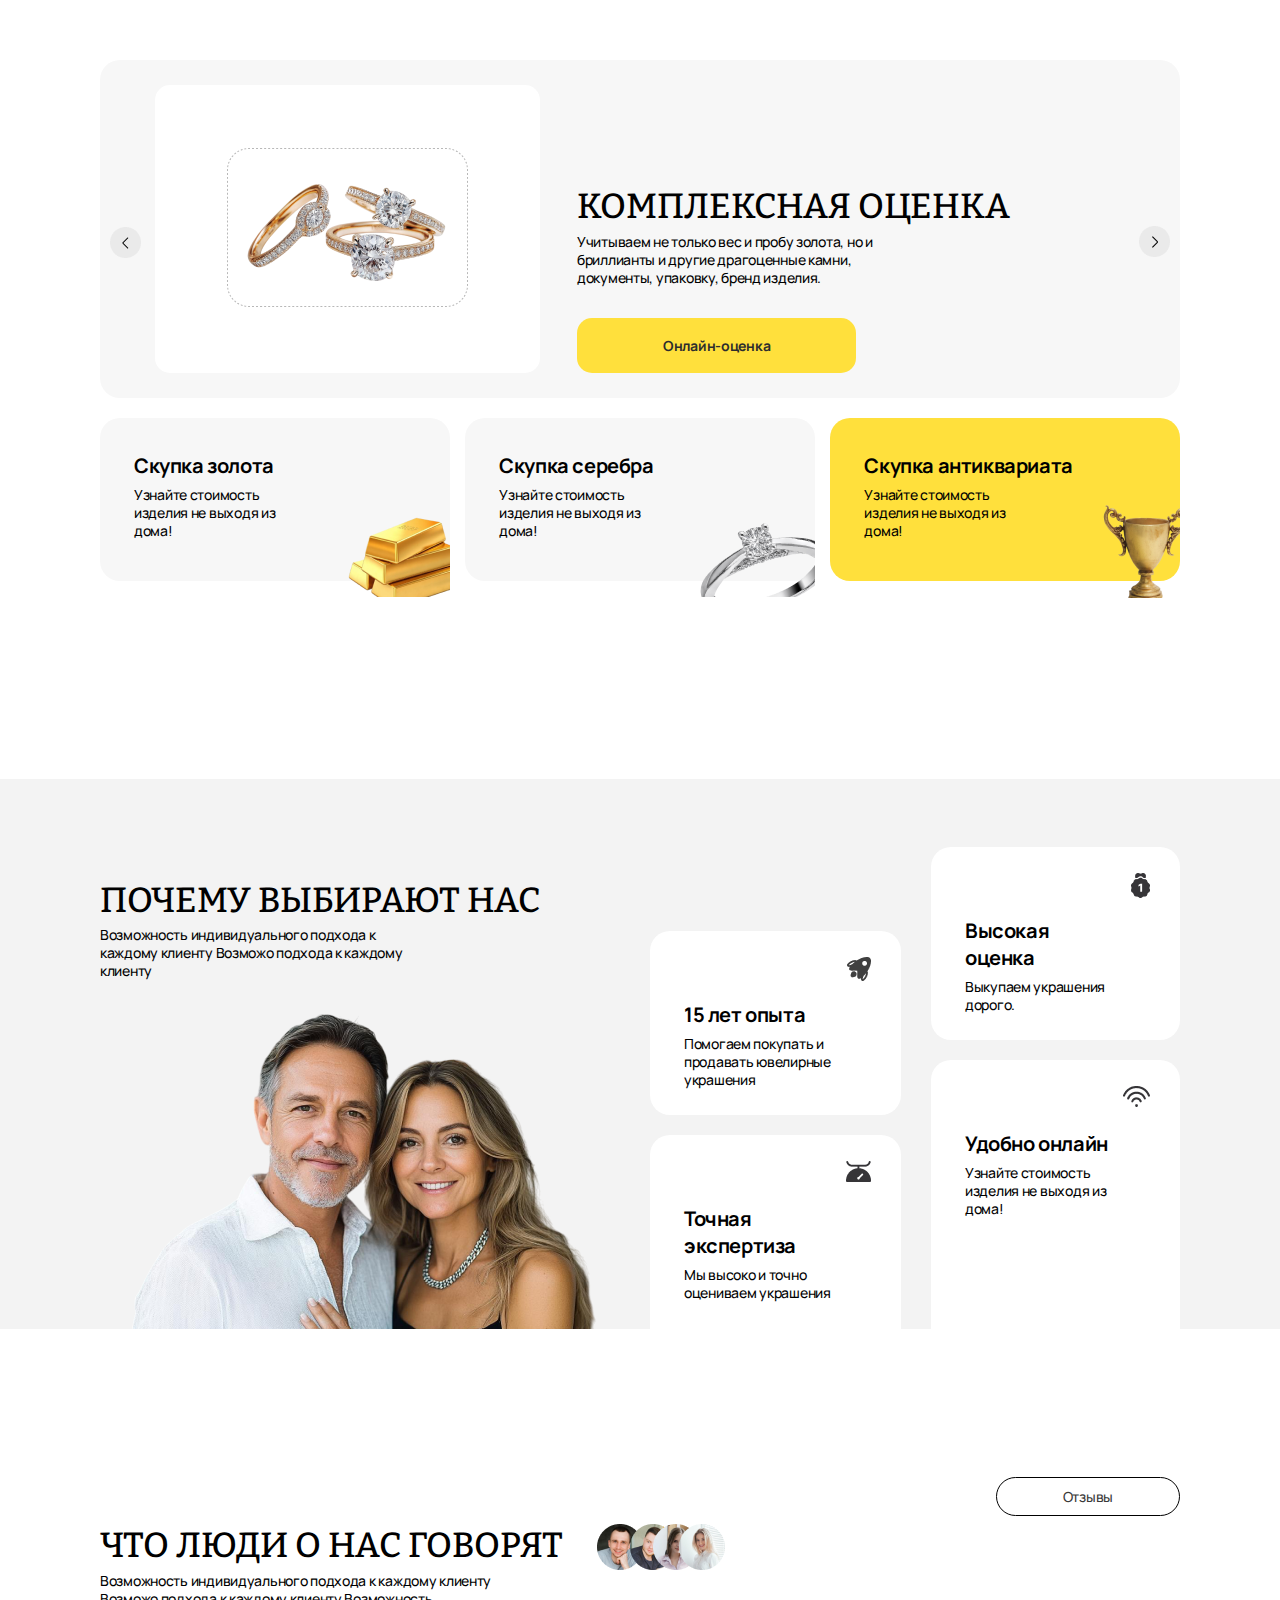
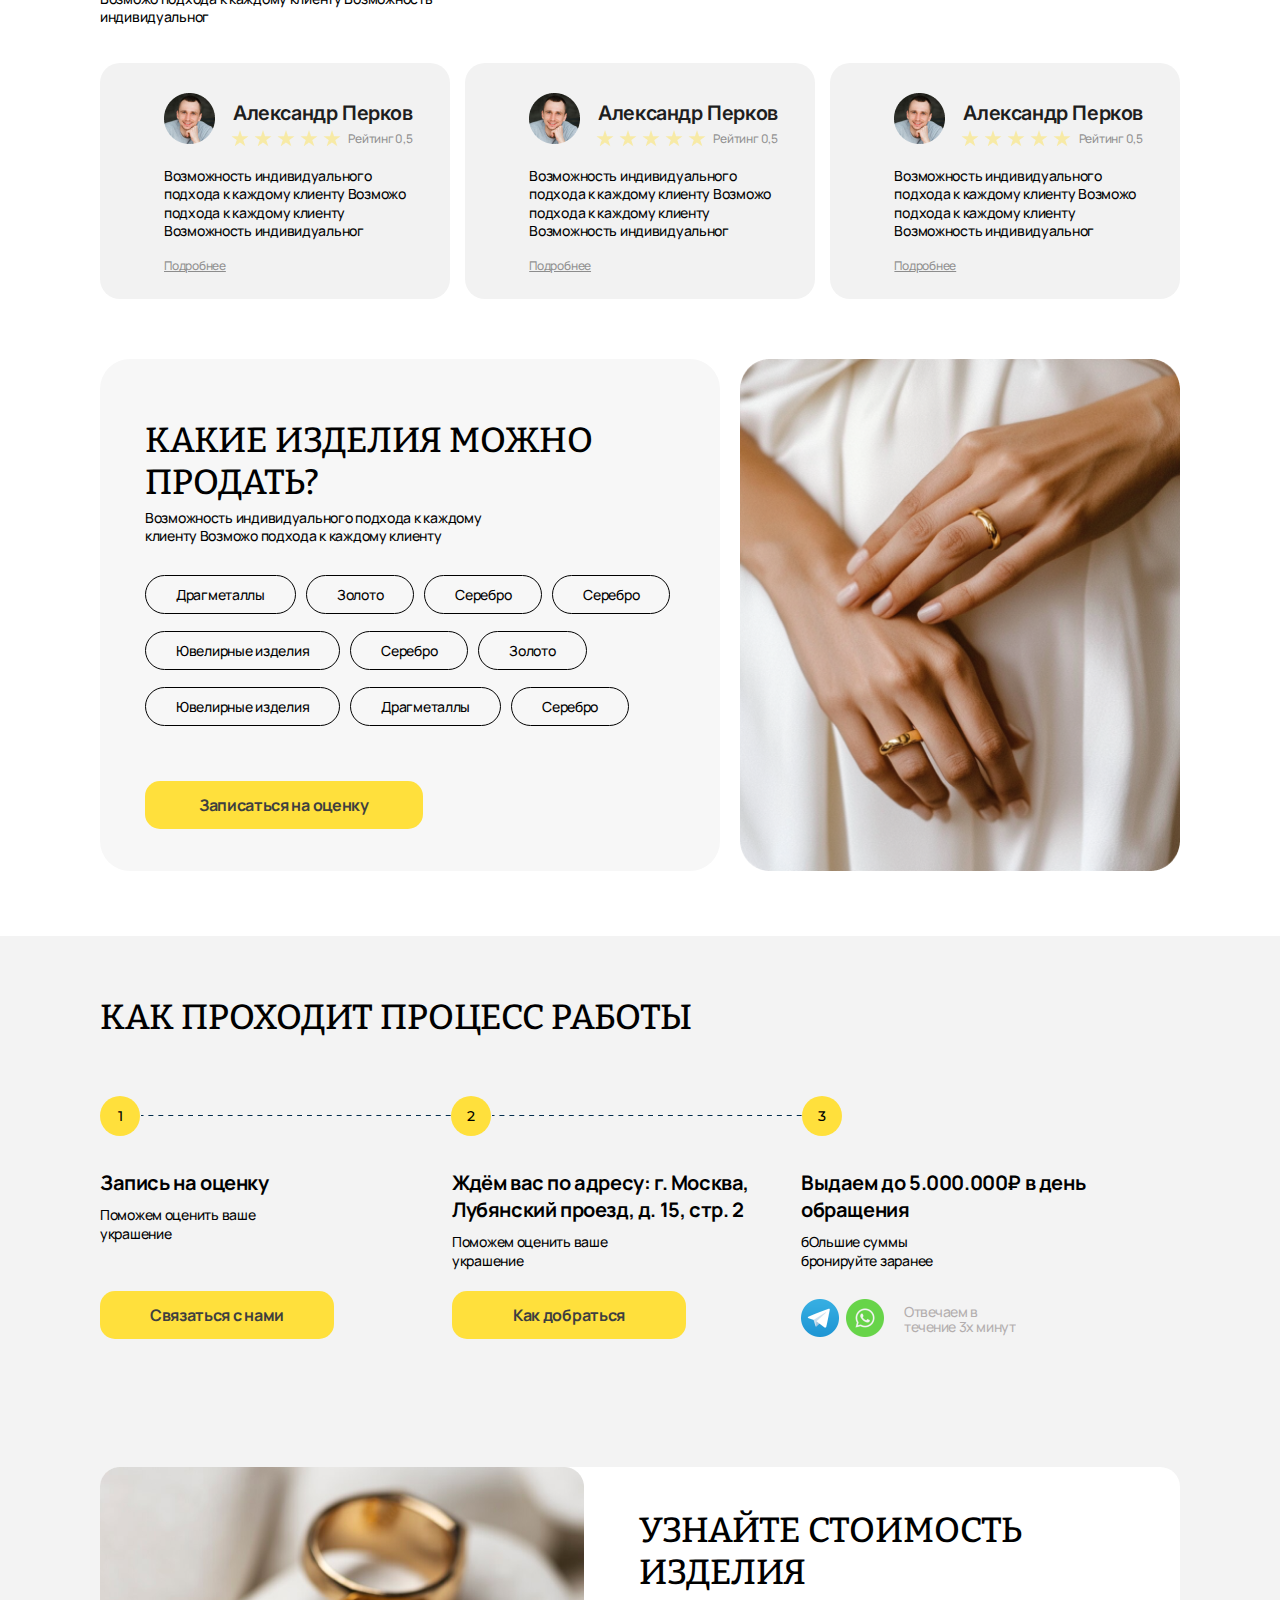
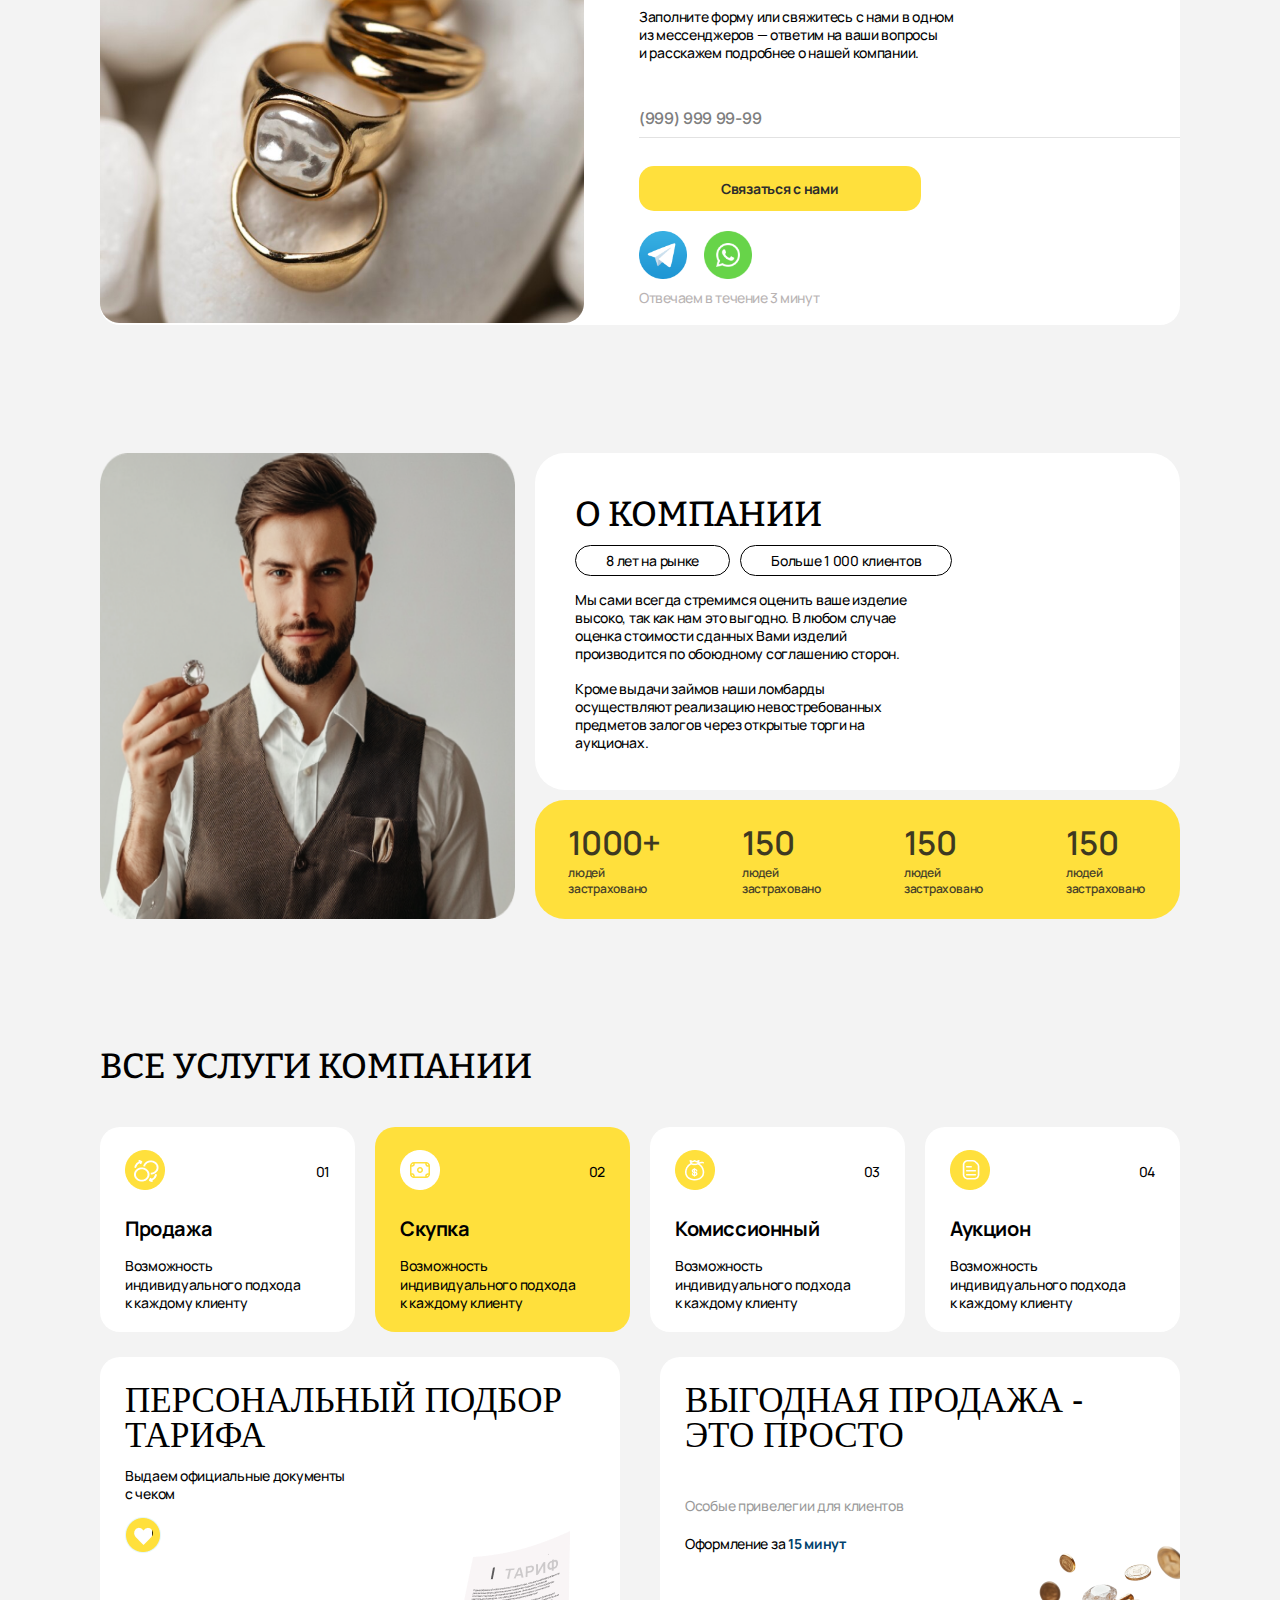
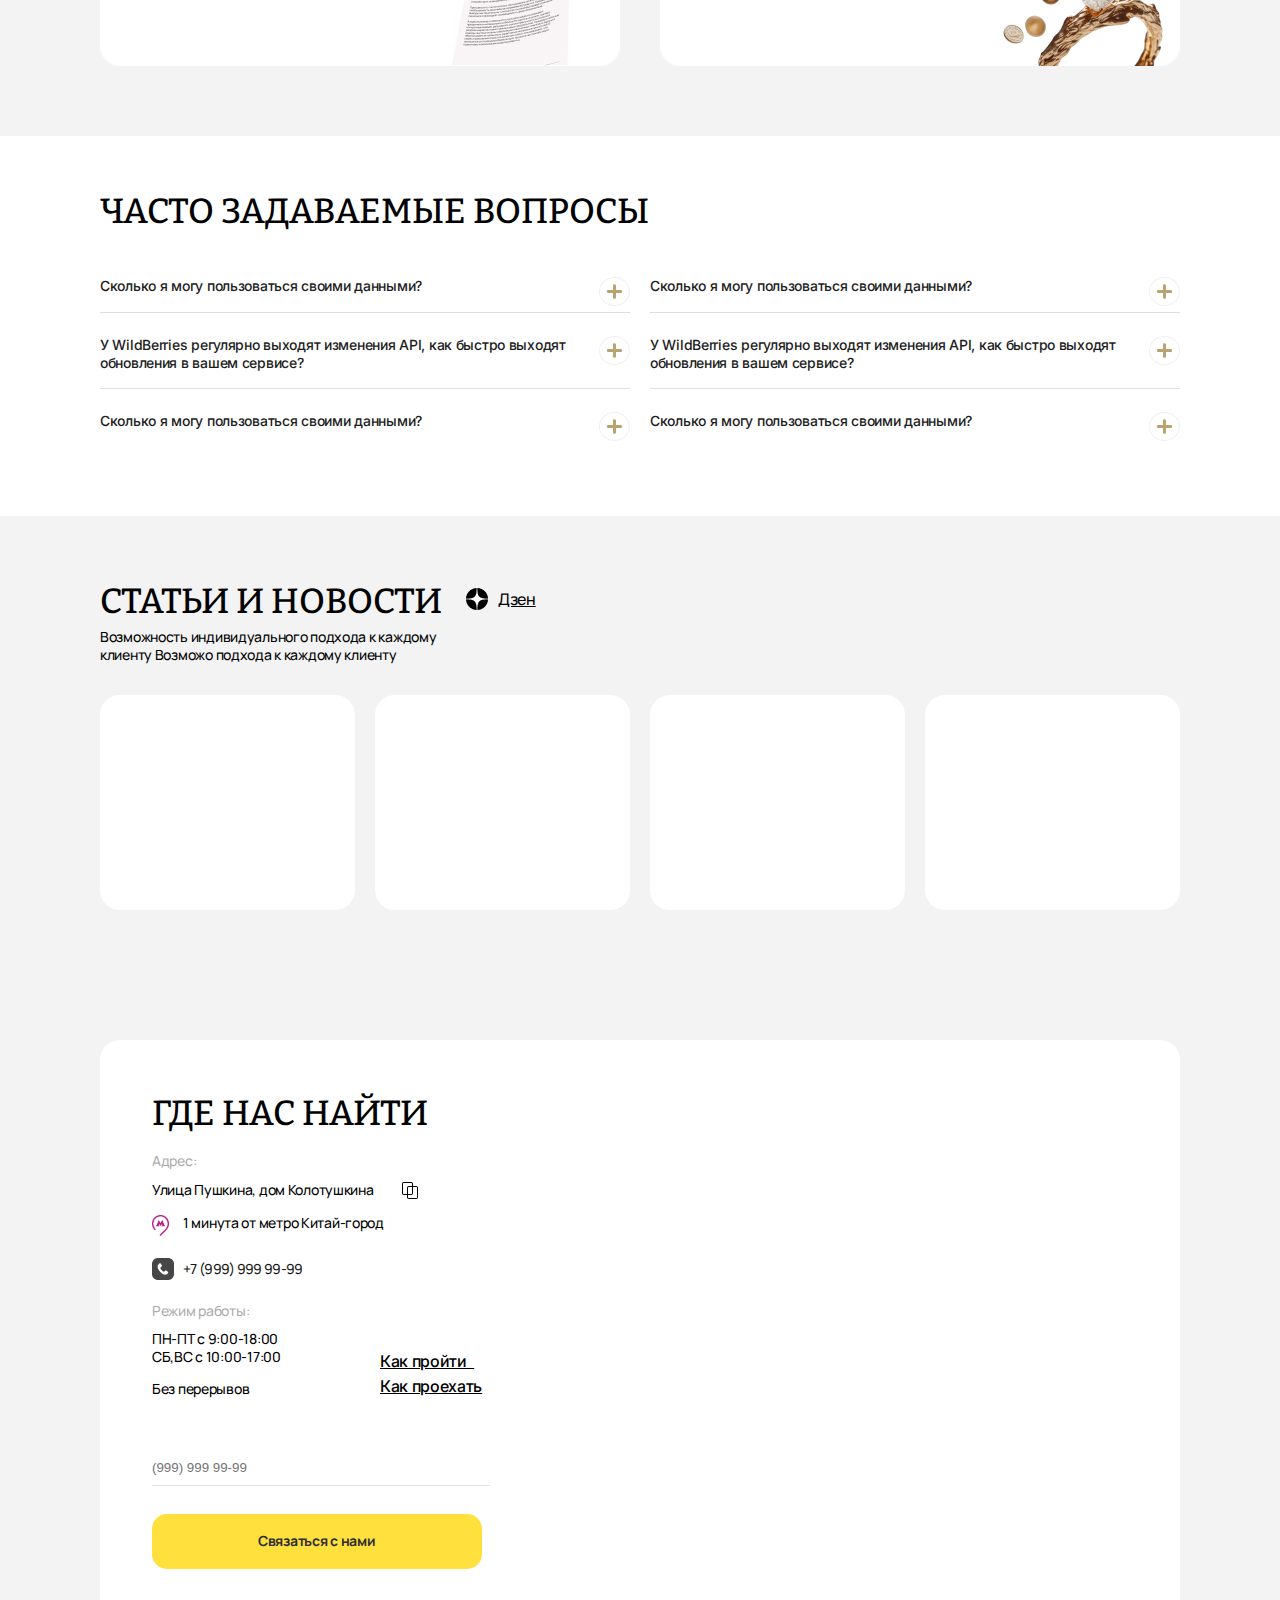
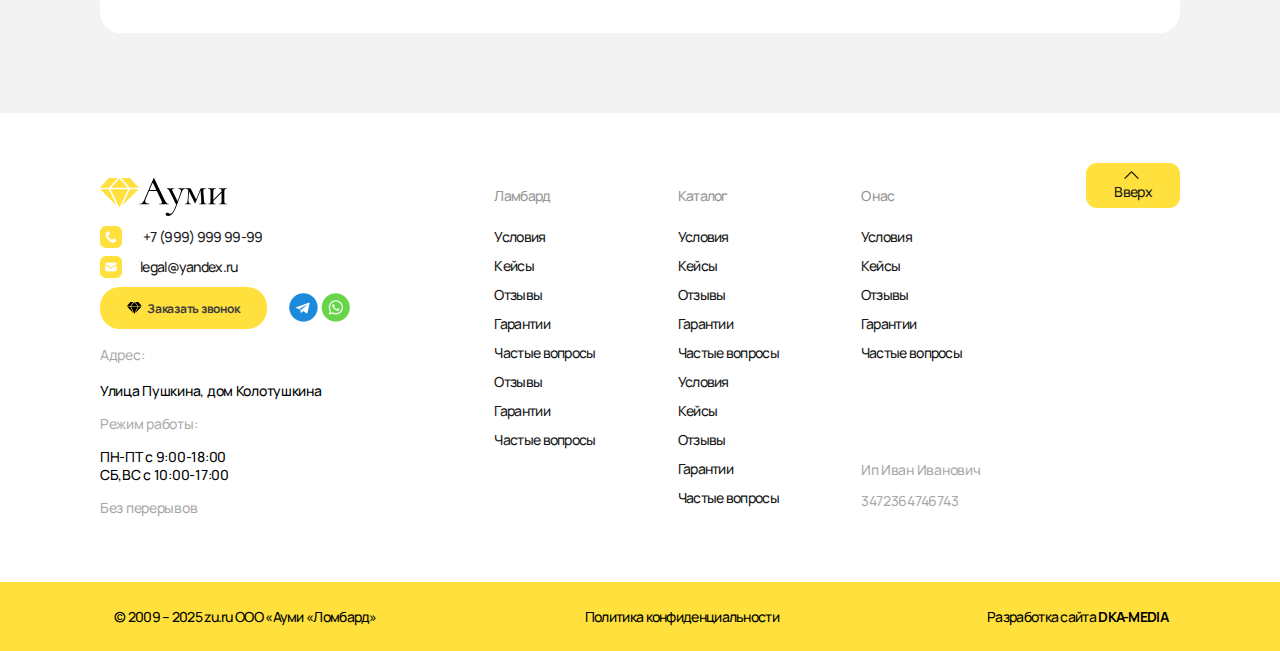
==== commit 496433ca: "edit style" ====
--- a/index.html
+++ b/index.html
@@ -22,9 +22,6 @@
 						<div class="sidebar__left">
 							<div class="sidebar__left-top">
 								<img src="img/grade/sidebar-img.png" class="sidebar__left-img" alt="">
-							</div>
-							<div class="sidebar__left-bottom">
-								<a href="" class="sidebar__left-btn">Оценка</a>
 							</div>
 						</div>
 						<div class="sidebar__right">
--- a/css/style.css
+++ b/css/style.css
@@ -223,7 +223,14 @@
   padding: 36px 72px;
   margin-right: 16px;
   border-radius: 15px;
-  background: url("../img/grade/sidebar-left-bg.png") no-repeat;
+  background-color: #fff;
+  display: -webkit-box;
+  display: -ms-flexbox;
+  display: flex;
+  -webkit-box-align: center;
+      -ms-flex-align: center;
+          align-items: center;
+  margin-right: 37px;
 }
 .sidebar__left:before {
   content: "";
@@ -234,19 +241,6 @@
   display: inline-block;
   left: -45px;
   bottom: 115px;
-}
-.sidebar__left-top {
-  position: relative;
-}
-.sidebar__left-top:after {
-  content: "";
-  background: url("../img/grade/sidebar-left-search.png");
-  width: 41px;
-  height: 41px;
-  position: absolute;
-  display: inline-block;
-  right: -36px;
-  bottom: -22px;
 }
 .sidebar__left-bottom {
   position: relative;
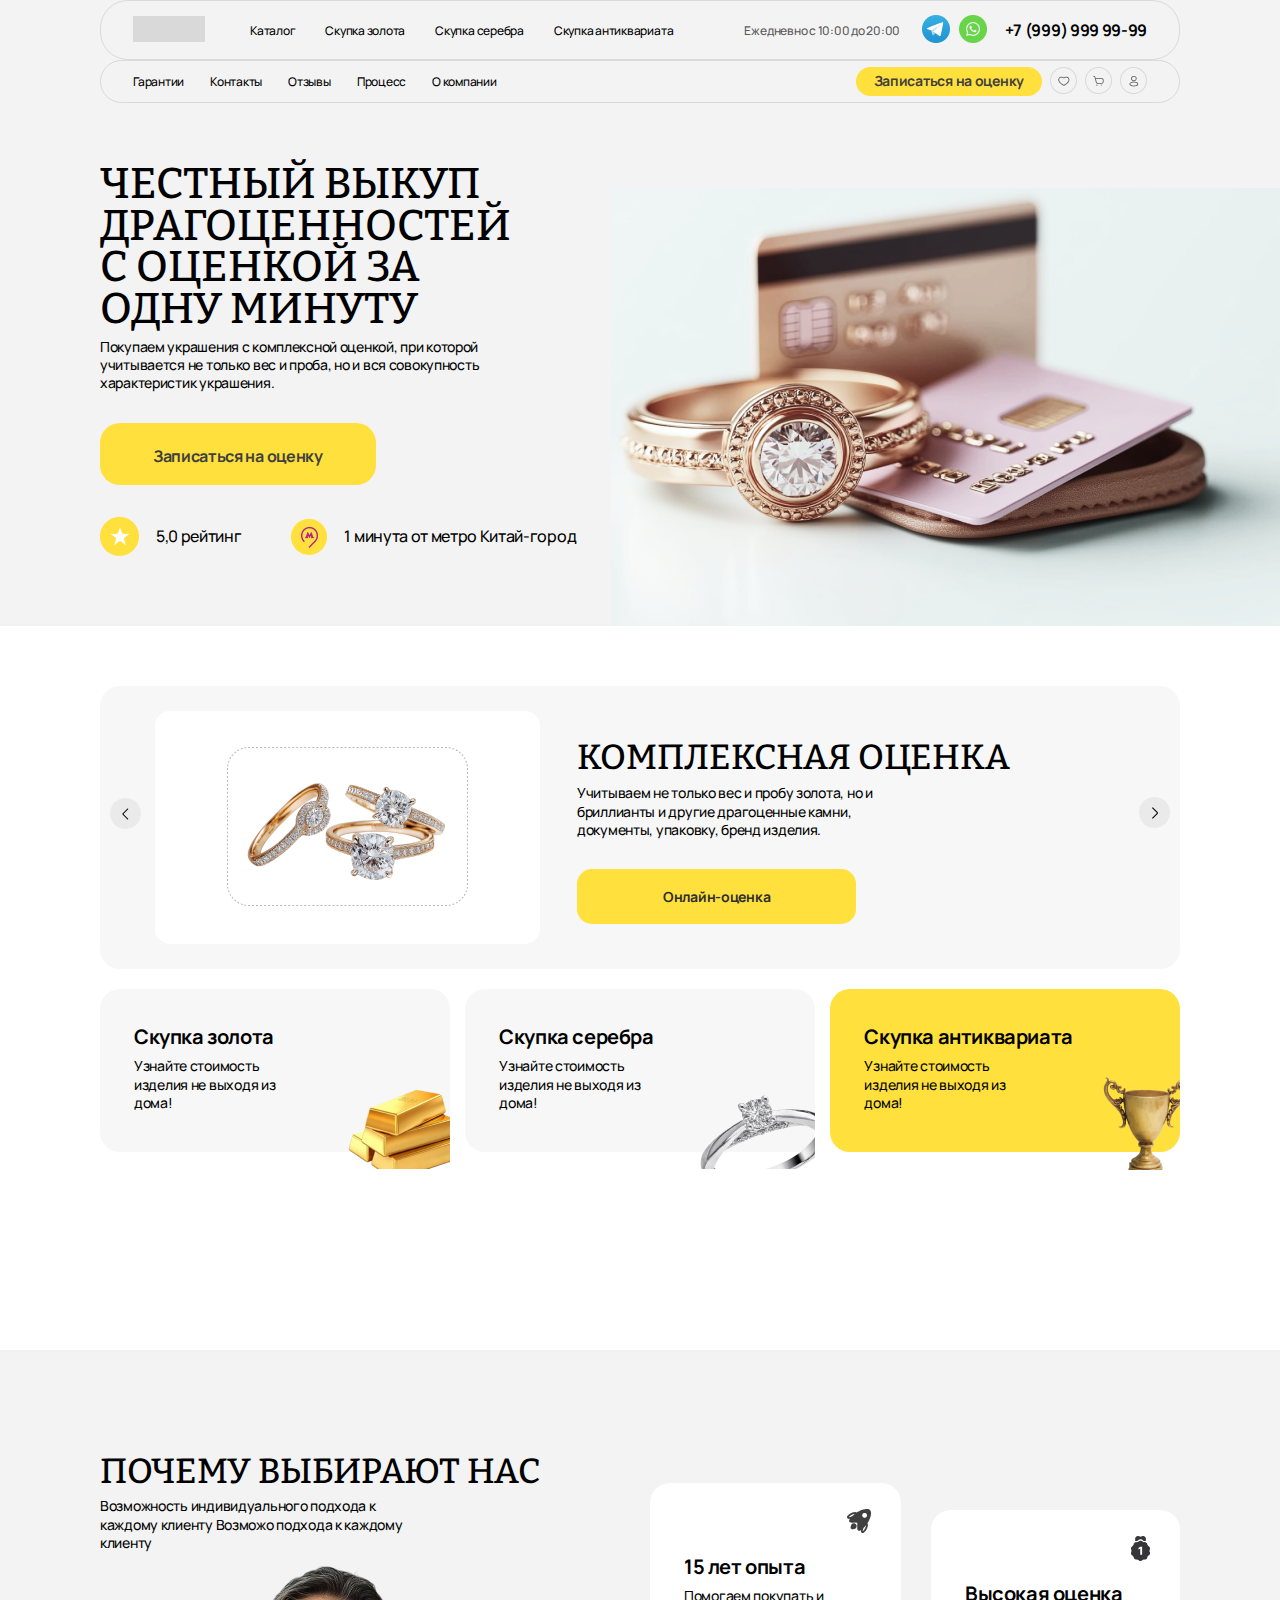
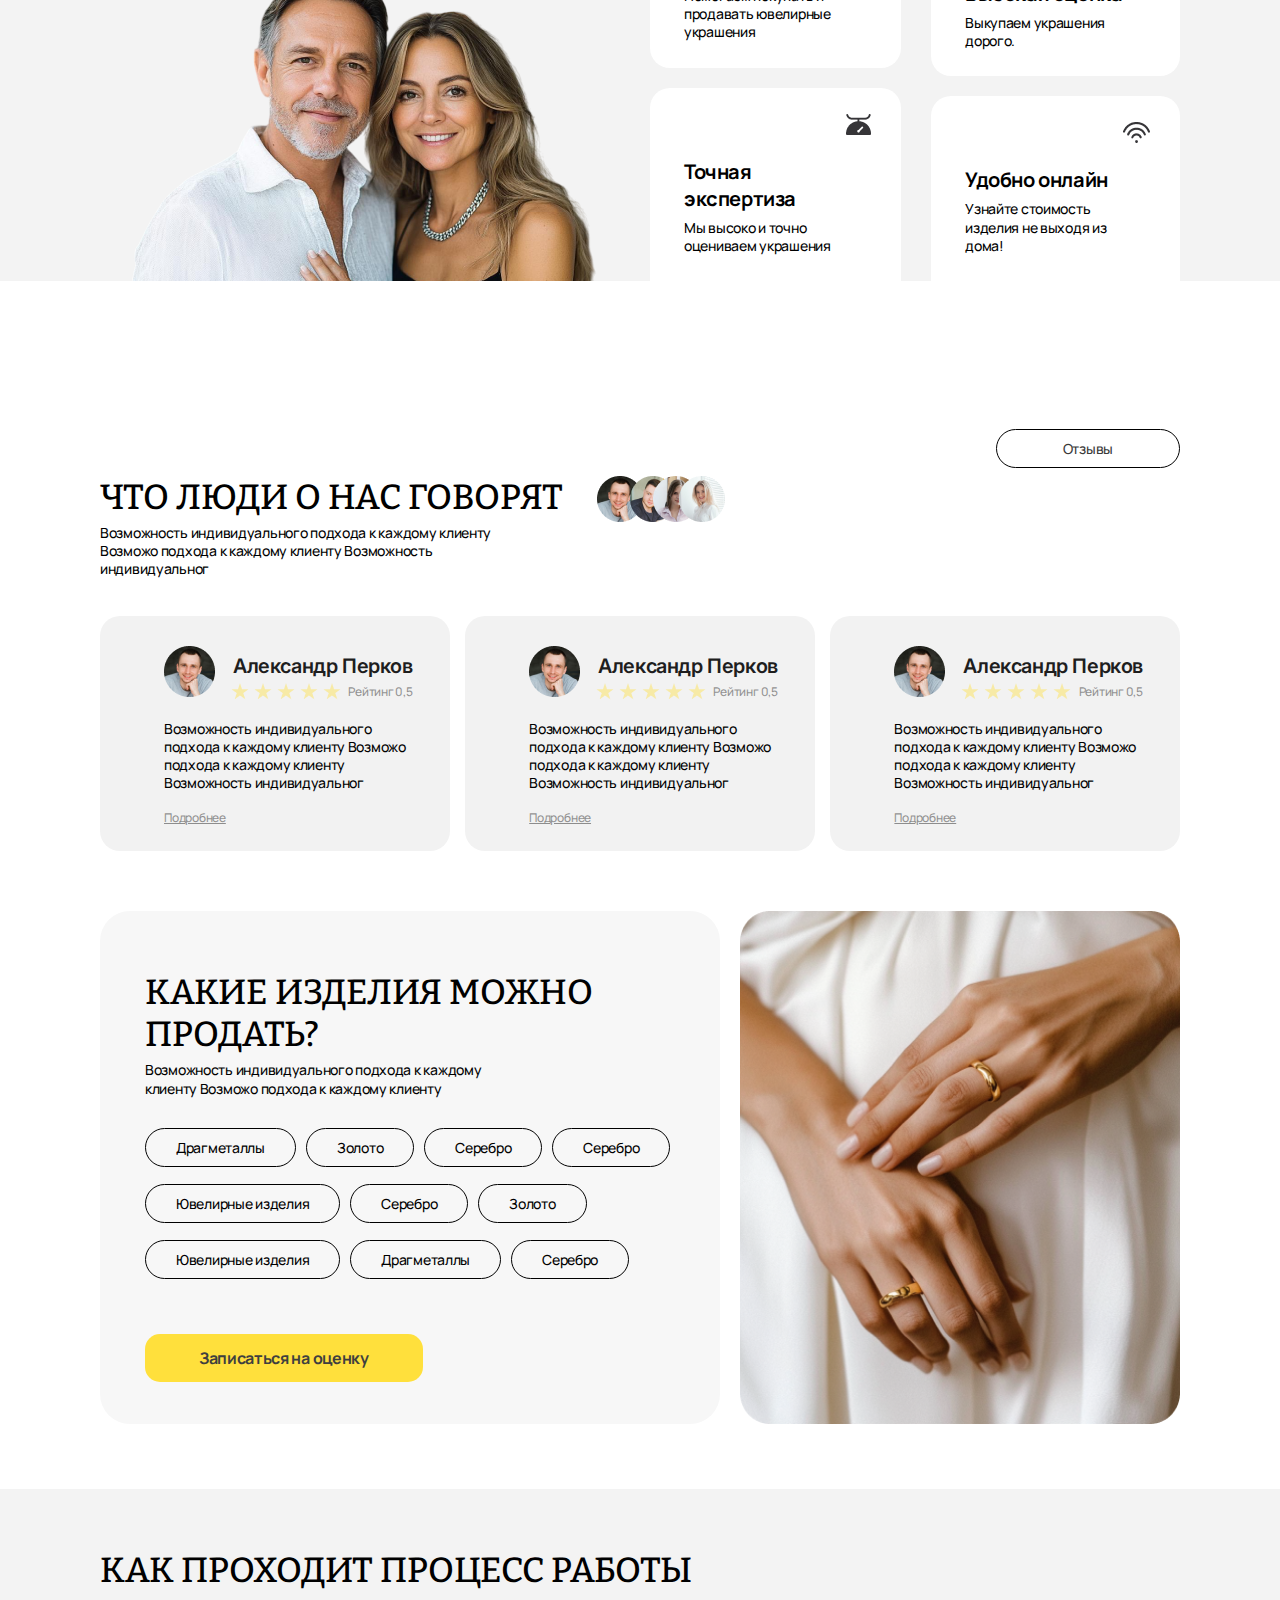
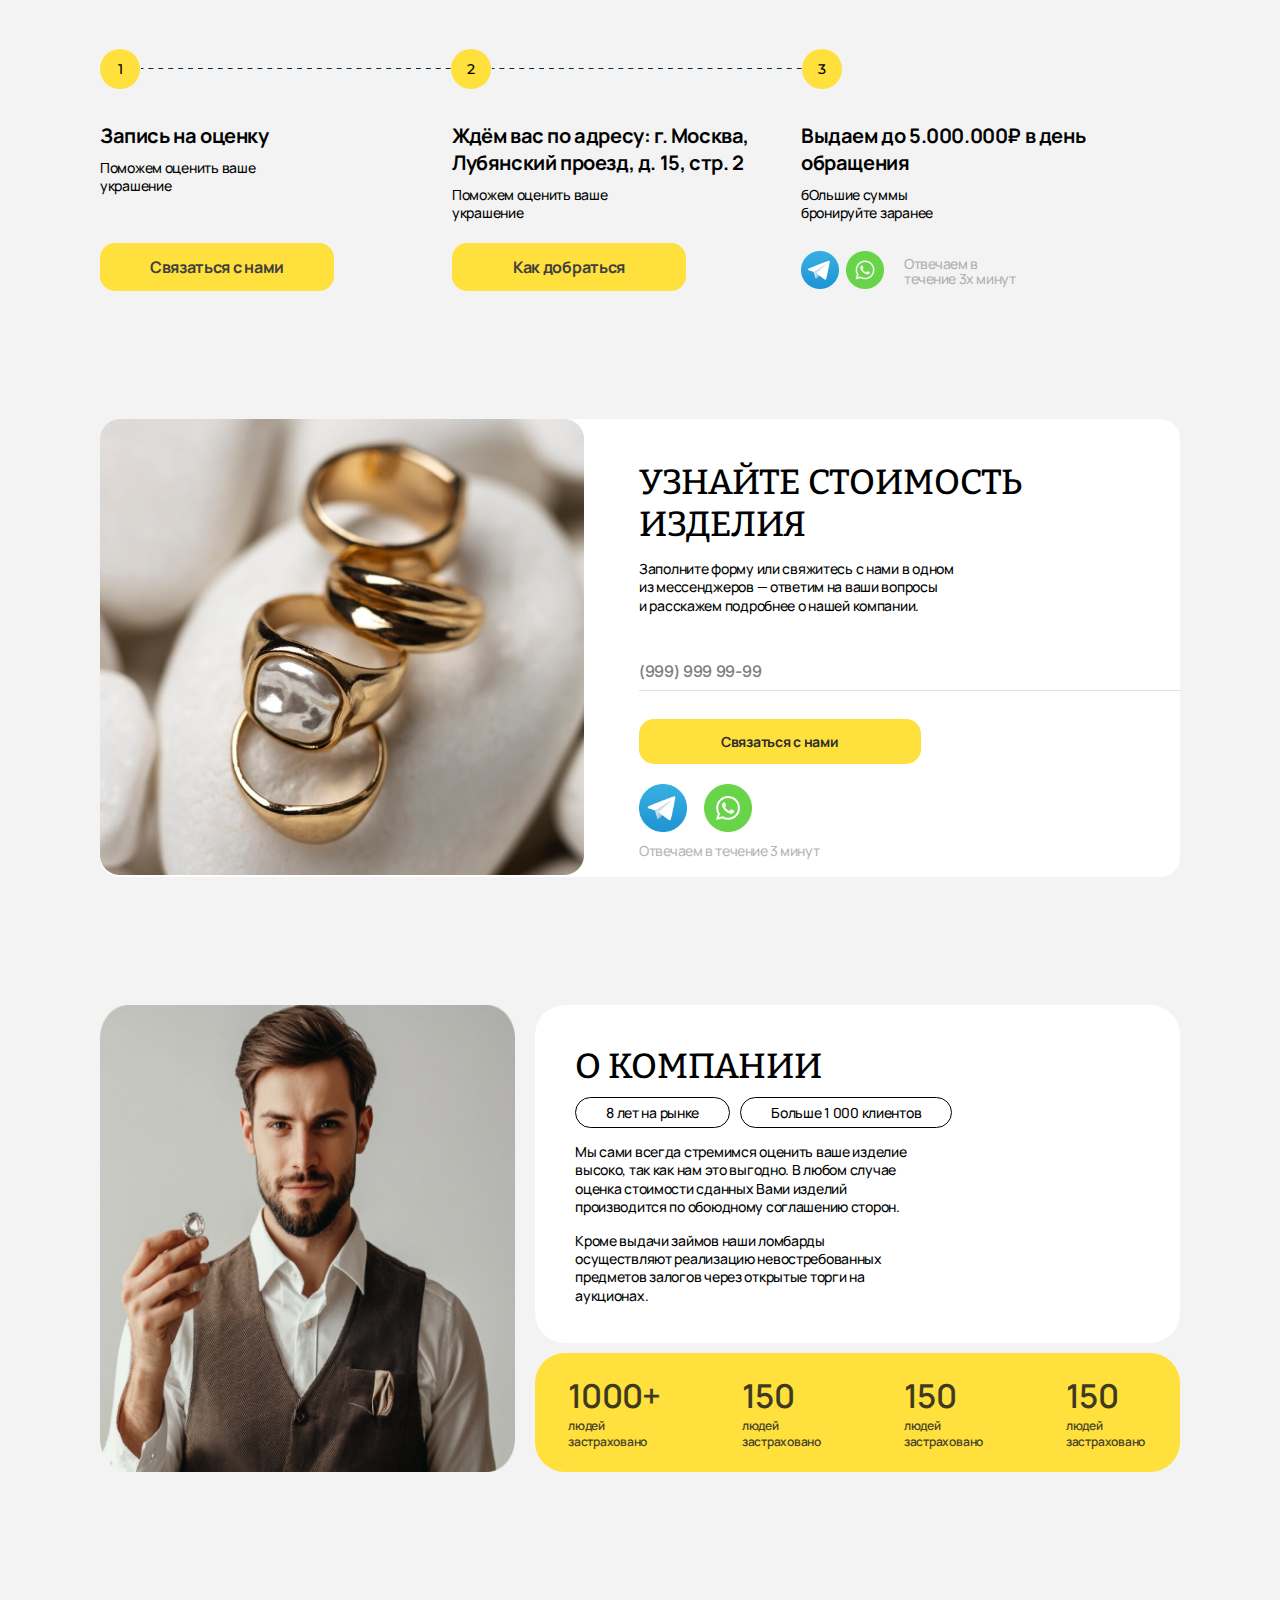
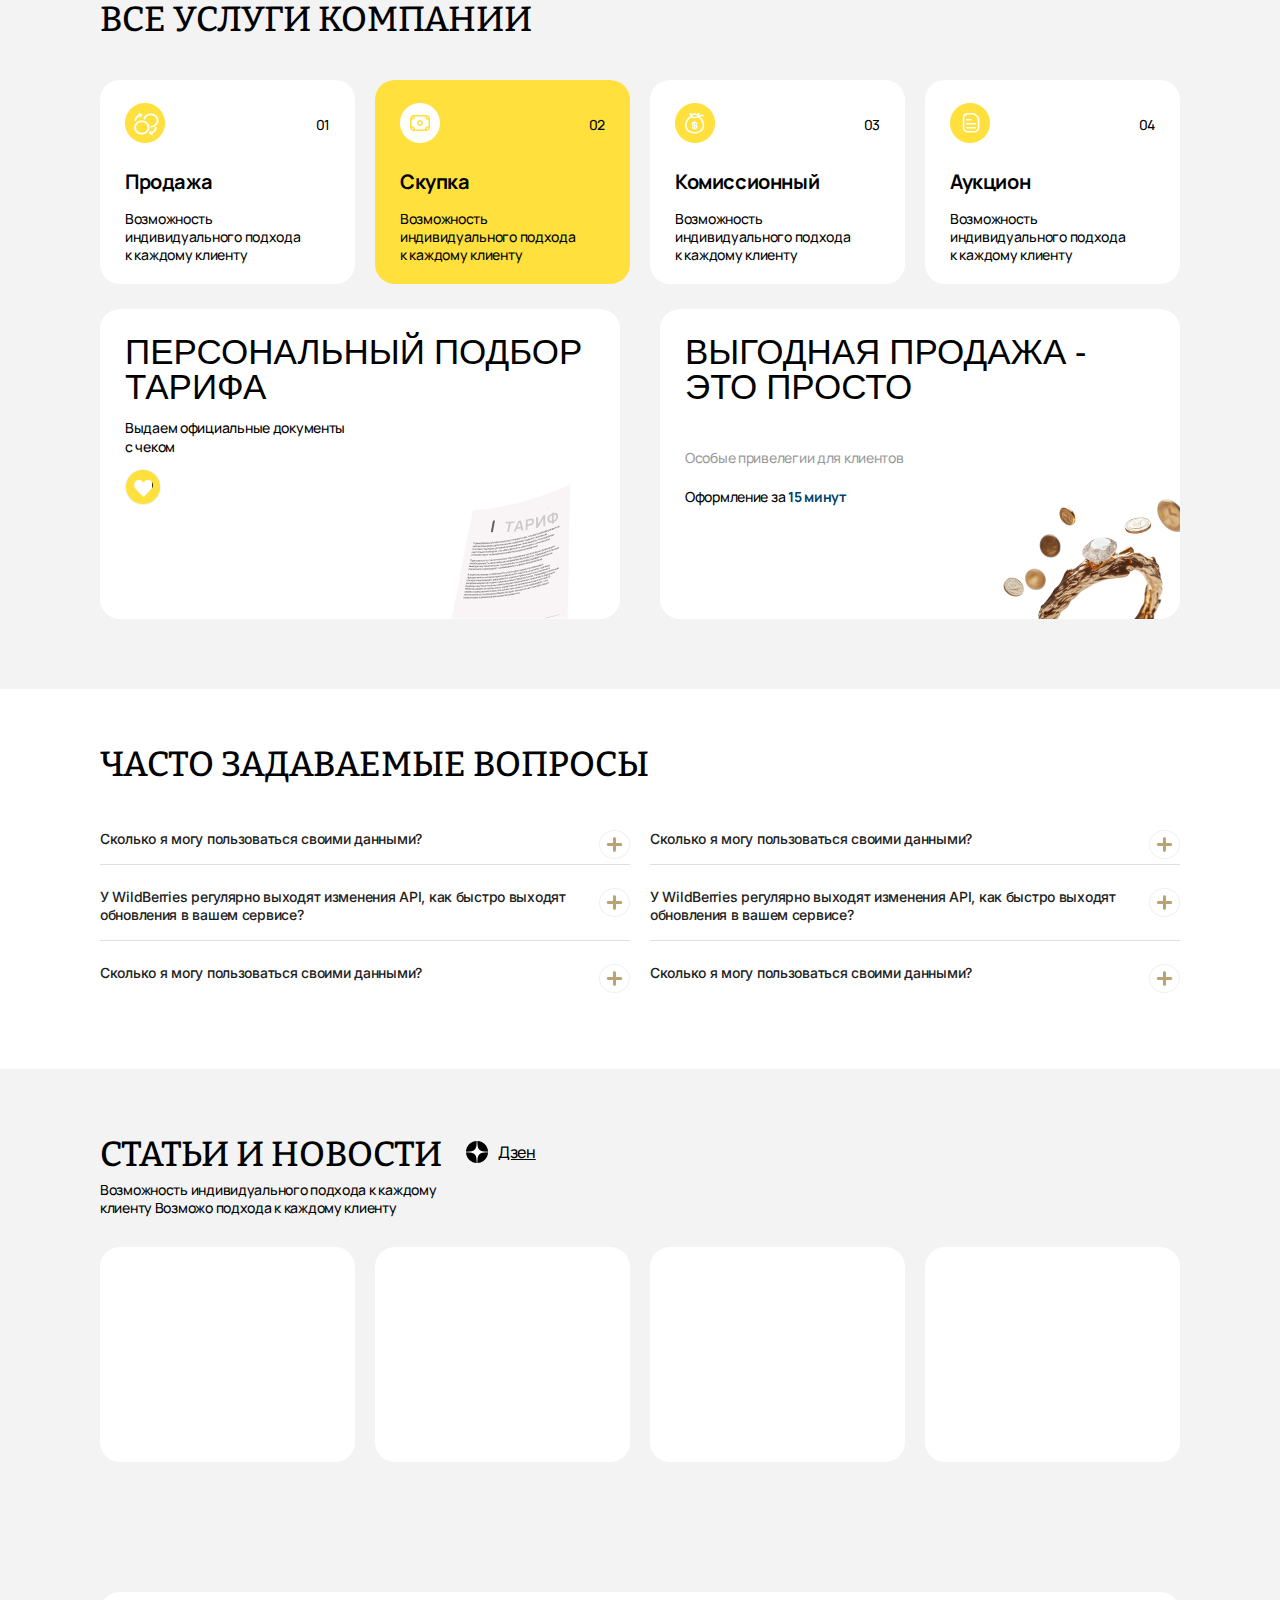
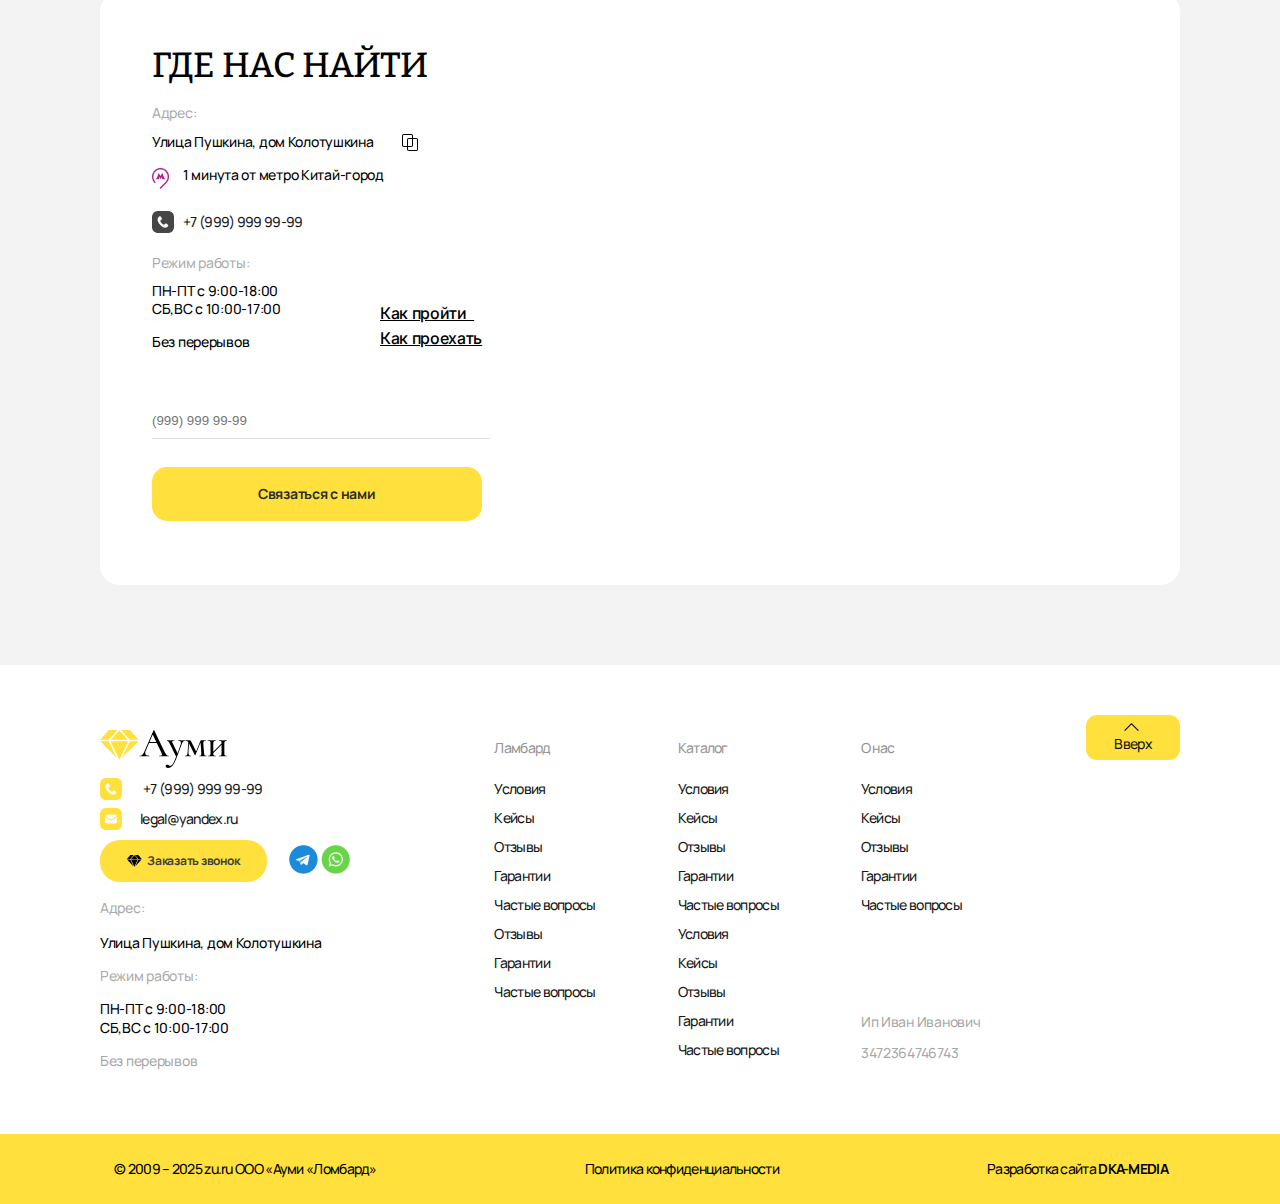
==== commit 5b3555c9: "Сверстал 2 блока в Скупке Главная Страница" ====
--- a/index.html
+++ b/index.html
@@ -4,16 +4,80 @@
 	<meta charset="UTF-8">
 	<meta name="viewport" content="width=device-width, initial-scale=1.0">
 	<link rel="stylesheet" href="css/style.css">
-	<!-- <link rel="stylesheet" href="css/normalize.css"> -->
 	<link rel="preconnect" href="https://fonts.googleapis.com">
-<link rel="preconnect" href="https://fonts.gstatic.com" crossorigin>
-<link href="https://fonts.googleapis.com/css2?family=Manrope:wght@200..800&family=Montserrat:ital,wght@0,100..900;1,100..900&family=Poppins:ital,wght@0,100;0,200;0,300;0,400;0,500;0,600;0,700;0,800;0,900;1,100;1,200;1,300;1,400;1,500;1,600;1,700;1,800;1,900&display=swap" rel="stylesheet">
-<link href="https://fonts.googleapis.com/css2?family=Bitter:ital,wght@0,100..900;1,100..900&family=Manrope:wght@200..800&family=Montserrat:ital,wght@0,100..900;1,100..900&family=Poppins:ital,wght@0,100;0,200;0,300;0,400;0,500;0,600;0,700;0,800;0,900;1,100;1,200;1,300;1,400;1,500;1,600;1,700;1,800;1,900&display=swap" rel="stylesheet">
-<link href="https://fonts.googleapis.com/css2?family=Bitter:ital,wght@0,100..900;1,100..900&family=Inter:ital,opsz,wght@0,14..32,100..900;1,14..32,100..900&family=Manrope:wght@200..800&family=Montserrat:ital,wght@0,100..900;1,100..900&family=Poppins:ital,wght@0,100;0,200;0,300;0,400;0,500;0,600;0,700;0,800;0,900;1,100;1,200;1,300;1,400;1,500;1,600;1,700;1,800;1,900&display=swap" rel="stylesheet">
-<link href="https://fonts.googleapis.com/css2?family=Noto+Sans+Syriac:wght@100..900&display=swap" rel="stylesheet">
+	<link rel="preconnect" href="https://fonts.gstatic.com" crossorigin>
+	<link href="https://fonts.googleapis.com/css2?family=Bitter:ital,wght@0,100..900;1,100..900&family=Inter:ital,opsz,wght@0,14..32,100..900;1,14..32,100..900&family=Manrope:wght@200..800&family=Montserrat:ital,wght@0,100..900;1,100..900&family=Noto+Sans+Syriac:wght@100..900&display=swap" rel="stylesheet">
 	<title>Скупка</title>
 </head>
 <body>
+	<div class="wrap-top">
+		<header class="header">
+			<div class="header__container container">
+				<div class="header__top">
+					<a href="" class="header__logo"><img src="img/header/logo.png" alt="logo" class="header__logo-img"></a>
+					<nav class="header__top-nav">
+						<ul class="header__top-list">
+							<li class="header__top-item"><a href="" class="header__top-link">Каталог</a></li>
+							<li class="header__top-item"><a href="" class="header__top-link">Скупка золота</a></li>
+							<li class="header__top-item"><a href="" class="header__top-link">Скупка серебра</a></li>
+							<li class="header__top-item"><a href="" class="header__top-link">Скупка антиквариата</a></li>
+						</ul>
+					</nav>
+					<div class="header__contacts">
+						<div class="header__contacts-val">Ежедневно с 10:00  до 20:00</div>
+						<div class="header__contacts-social">
+							<a href="" class="header__social-link">
+								<img src="img/header/icon-1.png" alt="icon-1" class="header__social-img">
+							</a>
+							<a href="" class="header__social-link">
+								<img src="img/header/icon-2.png" alt="icon-2" class="header__social-img">
+							</a>
+						</div>
+						<a href="tel:79999999999" class="header__phone">+7 (999) 999 99-99</a>
+					</div>
+				</div>
+				<div class="header__bottom">
+					<nav class="header__bottom-nav">
+						<ul class="header__bottom-list">
+							<li class="header__bottom-item"><a href="" class="header__bottom-link">Гарантии</a></li>
+							<li class="header__bottom-item"><a href="" class="header__bottom-link">Контакты</a></li>
+							<li class="header__bottom-item"><a href="" class="header__bottom-link">Отзывы</a></li>
+							<li class="header__bottom-item"><a href="" class="header__bottom-link">Процесс</a></li>
+							<li class="header__bottom-item"><a href="" class="header__bottom-link">О компании</a></li>
+						</ul>
+					</nav>
+					<div class="header__right">
+						<a href="" class="header__right-btn">Записаться на оценку</a>
+						<a href="" class="header__right-link"><img src="img/header/heart.png" alt="heart" class="header__right-img"></a>
+						<a href="" class="header__right-link"><img src="img/header/cart.png" alt="cart" class="header__right-img"></a>
+						<a href="" class="header__right-link"><img src="img/header/user.png" alt="user" class="header__right-img"></a>
+					</div>
+				</div>
+			</div>
+		</header>
+		<main class="main">
+			<div class="main__container container">
+				<div class="main__left">
+					<h1 class="main__title">Честный выкуп драгоценностей с оценкой за одну минуту</h1>
+					<p class="main__description">Покупаем украшения с комплексной оценкой, при которой учитывается не только вес и проба, но и вся совокупность характеристик украшения.</p>
+					<a href="" class="main__btn">Записаться на оценку</a>
+					<div class="main__info">
+						<div class="main__info-item">
+							<img src="img/main/icon-1.png" alt="icon-1" class="main__info-img">
+							<div class="main__info-text">5,0 рейтинг</div>
+						</div>
+						<div class="main__info-item">
+							<img src="img/main/icon-2.png" alt="icon-2" class="main__info-img">
+							<div class="main__info-text">1 минута от метро Китай-город</div>
+						</div>
+					</div>
+				</div>
+				<!-- <div class="main__right">
+					<img src="img/main/img-1.png" alt="img-1" class="main__right-img">
+				</div> -->
+			</div>
+		</main>
+	</div>
 	<section class="grade">
 		<div class="grade__container container">
 			<div class="grade__top">
--- a/css/style.css
+++ b/css/style.css
@@ -20,7 +20,7 @@
 }
 
 .title {
-  font-family: "Bitter", serif;
+  font-family: "Bitter", sans-serif;
   font-style: normal;
   font-weight: 500;
   font-size: 35px;
@@ -32,7 +32,7 @@
 }
 
 .description {
-  font-family: "Manrope", serif;
+  font-family: "Manrope", sans-serif;
   font-style: normal;
   font-weight: 500;
   font-size: 14px;
@@ -49,7 +49,7 @@
       align-self: baseline;
   background: #FFE03C;
   border-radius: 15px;
-  font-family: "Manrope";
+  font-family: "Manrope", sans-serif;
   font-style: normal;
   font-weight: 700;
   font-size: 16px;
@@ -61,7 +61,7 @@
 }
 
 .item-title {
-  font-family: "Manrope";
+  font-family: "Manrope", sans-serif;
   font-style: normal;
   font-weight: 700;
   font-size: 20px;
@@ -71,7 +71,7 @@
 }
 
 .item-description {
-  font-family: "Manrope";
+  font-family: "Manrope", sans-serif;
   font-style: normal;
   font-weight: 500;
   font-size: 14px;
@@ -105,7 +105,7 @@
 }
 
 .price__input::-webkit-input-placeholder { /* WebKit browsers */
-  font-family: "Inter";
+  font-family: "Inter", sans-serif;
   font-style: normal;
   font-weight: 500;
   font-size: 16px;
@@ -114,7 +114,7 @@
 }
 
 .price__input:-moz-placeholder { /* Mozilla Firefox 4 to 18 */
-  font-family: "Inter";
+  font-family: "Inter", sans-serif;
   font-style: normal;
   font-weight: 500;
   font-size: 16px;
@@ -123,7 +123,7 @@
 }
 
 .price__input::-moz-placeholder { /* Mozilla Firefox 19+ */
-  font-family: "Inter";
+  font-family: "Inter", sans-serif;
   font-style: normal;
   font-weight: 500;
   font-size: 16px;
@@ -132,7 +132,7 @@
 }
 
 .price__input:-ms-input-placeholder { /* Internet Explorer 10+ */
-  font-family: "Inter";
+  font-family: "Inter", sans-serif;
   font-style: normal;
   font-weight: 500;
   font-size: 16px;
@@ -140,6 +140,217 @@
   color: #7F7F7F;
 }
 
+.wrap-top {
+  background-color: #f3f3f3;
+}
+
+.header__top {
+  display: -webkit-box;
+  display: -ms-flexbox;
+  display: flex;
+  -webkit-box-align: center;
+      -ms-flex-align: center;
+          align-items: center;
+  border: 1px solid #d9d9d9;
+  border-radius: 28px;
+  padding: 14px 32px;
+}
+.header__logo {
+  width: 72px;
+}
+.header__top-nav {
+  margin-left: 45px;
+}
+.header__top-list {
+  list-style: none;
+  display: -webkit-box;
+  display: -ms-flexbox;
+  display: flex;
+}
+.header__top-item:not(:last-child) {
+  margin-right: 30px;
+}
+.header__top-link {
+  font-family: "Manrope", sans-serif;
+  font-weight: 500;
+  font-size: 12px;
+  letter-spacing: -0.02em;
+  text-align: center;
+  color: #000;
+}
+.header__contacts {
+  display: -webkit-box;
+  display: -ms-flexbox;
+  display: flex;
+  -webkit-box-align: center;
+      -ms-flex-align: center;
+          align-items: center;
+  margin-left: auto;
+}
+.header__contacts-val {
+  font-family: "Manrope", sans-serif;
+  font-weight: 500;
+  font-size: 12px;
+  letter-spacing: -0.02em;
+  color: #595959;
+}
+.header__contacts-social {
+  padding-left: 22px;
+  padding-right: 18px;
+}
+.header__social-link:first-child {
+  margin-right: 6px;
+}
+.header__social-img {
+  width: 28px;
+  height: 28px;
+}
+.header__phone {
+  font-family: "Manrope", sans-serif;
+  font-weight: 700;
+  font-size: 16px;
+  letter-spacing: -0.02em;
+  text-align: center;
+  color: #000;
+}
+.header__bottom {
+  border: 1px solid #d9d9d9;
+  border-radius: 100px;
+  display: -webkit-box;
+  display: -ms-flexbox;
+  display: flex;
+  -webkit-box-align: center;
+      -ms-flex-align: center;
+          align-items: center;
+  -webkit-box-pack: justify;
+      -ms-flex-pack: justify;
+          justify-content: space-between;
+  padding: 6px 32px;
+}
+.header__bottom-list {
+  list-style: none;
+  display: -webkit-box;
+  display: -ms-flexbox;
+  display: flex;
+}
+.header__bottom-item:not(:last-child) {
+  margin-right: 26px;
+}
+.header__bottom-link {
+  font-family: "Manrope", sans-serif;
+  font-weight: 500;
+  font-size: 12px;
+  letter-spacing: -0.02em;
+  text-align: center;
+  color: #000;
+}
+.header__right {
+  display: -webkit-box;
+  display: -ms-flexbox;
+  display: flex;
+}
+.header__right-btn {
+  font-family: "Manrope", sans-serif;
+  font-weight: 700;
+  font-size: 14px;
+  letter-spacing: -0.02em;
+  text-align: center;
+  color: #3f3f3f;
+  background: #ffe03c;
+  border-radius: 20px;
+  padding: 4px 18px 6px;
+  margin-right: 8px;
+}
+.header__right-link:not(:last-child) {
+  margin-right: 8px;
+}
+.main {
+  padding-bottom: 70px;
+  position: relative;
+}
+.main:after {
+  content: "";
+  background: url("../img/main/img-1.png");
+  width: 669px;
+  height: 438px;
+  position: absolute;
+  display: inline-block;
+  right: 0;
+  bottom: 0;
+  z-index: 1;
+}
+.main__container {
+  display: -webkit-box;
+  display: -ms-flexbox;
+  display: flex;
+}
+.main__left {
+  position: relative;
+  z-index: 2;
+}
+.main__title {
+  font-family: "Bitter", sans-serif;
+  font-weight: 500;
+  font-size: 43px;
+  line-height: 97%;
+  text-transform: uppercase;
+  color: #000;
+  max-width: 380px;
+  margin-top: 60px;
+}
+.main__description {
+  font-family: "Manrope", sans-serif;
+  font-weight: 500;
+  font-size: 14px;
+  line-height: 130%;
+  letter-spacing: -0.02em;
+  color: #000;
+  margin-top: 8px;
+  margin-bottom: 31px;
+  max-width: 400px;
+}
+.main__btn {
+  border-radius: 20px;
+  padding: 22px 53px 18px;
+  background: #ffe03c;
+  font-family: "Manrope", sans-serif;
+  font-weight: 700;
+  font-size: 16px;
+  letter-spacing: -0.02em;
+  text-align: center;
+  color: #3f3f3f;
+  display: inline-block;
+  margin-bottom: 31px;
+}
+.main__info {
+  display: -webkit-box;
+  display: -ms-flexbox;
+  display: flex;
+}
+.main__info-item {
+  display: -webkit-box;
+  display: -ms-flexbox;
+  display: flex;
+  -webkit-box-align: center;
+      -ms-flex-align: center;
+          align-items: center;
+}
+.main__info-item:not(:last-child) {
+  margin-right: 50px;
+}
+.main__info-img {
+  margin-right: 17px;
+}
+.main__info-text {
+  font-family: "Manrope", sans-serif;
+  font-weight: 400;
+  font-size: 16px;
+  letter-spacing: -0.02em;
+  color: #000;
+}
+.main__info-text:nth-child(2) {
+  font-weight: 500;
+}
 .grade {
   position: relative;
 }
@@ -179,7 +390,7 @@
 .grade__bottom-title {
   padding-top: 34px;
   padding-left: 34px;
-  font-family: "Manrope";
+  font-family: "Manrope", sans-serif;
   font-style: normal;
   font-weight: 700;
   font-size: 20px;
@@ -189,7 +400,7 @@
 }
 .grade__bottom-description {
   padding-left: 34px;
-  font-family: "Manrope";
+  font-family: "Manrope", sans-serif;
   font-style: normal;
   font-weight: 500;
   font-size: 14px;
@@ -251,7 +462,7 @@
   border: 1px solid #000000;
   border-radius: 20px;
   background: transparent;
-  font-family: "Manrope", serif;
+  font-family: "Manrope", sans-serif;
   font-style: normal;
   font-weight: 500;
   font-size: 14px;
@@ -262,17 +473,18 @@
   padding: 9px 70px 9px 64px;
 }
 .sidebar__right-title {
-  font-family: "Bitter", serif;
+  font-family: "Bitter", sans-serif;
   font-style: normal;
   font-weight: 500;
   font-size: 35px;
   text-transform: uppercase;
   color: #000000;
-  margin-top: 40px;
+  margin-top: 0;
   margin-bottom: 6px;
+  padding-top: 25px;
 }
 .sidebar__right-description {
-  font-family: "Manrope", serif;
+  font-family: "Manrope", sans-serif;
   font-style: normal;
   font-weight: 500;
   font-size: 14px;
@@ -286,7 +498,7 @@
   background: #FFE03C;
   border-radius: 15px;
   text-decoration: none;
-  font-family: "Manrope";
+  font-family: "Manrope", sans-serif;
   font-style: normal;
   font-weight: 700;
   font-size: 14px;
@@ -364,7 +576,7 @@
 .choice__item {
   background: #FFFFFF;
   border-radius: 20px;
-  padding: 7rem 6.4rem 2.6rem 3.4rem;
+  padding: 7rem 3.4rem 2.6rem 3.4rem;
   position: relative;
 }
 .choice__item:after {
@@ -382,7 +594,6 @@
 }
 .last-child {
   border-radius: 20px 20px 0 0;
-  padding-bottom: 110px;
 }
 
 .second-child {
@@ -470,7 +681,7 @@
   padding-bottom: 25px;
 }
 .talk__bottom-link a {
-  font-family: "Manrope";
+  font-family: "Manrope", sans-serif;
   font-style: normal;
   font-weight: 500;
   font-size: 12px;
@@ -482,7 +693,7 @@
   opacity: 0.41;
 }
 .talk .item__title {
-  font-family: "Inter", serif;
+  font-family: "Inter", sans-serif;
   font-style: normal;
   font-weight: 600;
   font-size: 20px;
@@ -491,7 +702,7 @@
   text-align: right;
 }
 .talk .item__description {
-  font-family: "Manrope";
+  font-family: "Manrope", sans-serif;
   font-style: normal;
   font-weight: 500;
   font-size: 14px;
@@ -522,7 +733,7 @@
 }
 
 .talk .item__title p {
-  font-family: "Manrope";
+  font-family: "Manrope", sans-serif;
   font-style: normal;
   font-weight: 500;
   font-size: 12px;
@@ -595,7 +806,7 @@
   border-radius: 33px;
   padding: 9px 30px;
   margin-right: 10px;
-  font-family: "Manrope";
+  font-family: "Manrope", sans-serif;
   font-style: normal;
   font-weight: 500;
   font-size: 14px;
@@ -622,7 +833,7 @@
   background: #FFE03C;
   border-radius: 15px;
   display: inline-block;
-  font-family: "Manrope";
+  font-family: "Manrope", sans-serif;
   font-style: normal;
   font-weight: 700;
   font-size: 16px;
@@ -657,7 +868,7 @@
   height: 40px;
   text-align: center;
   line-height: 40px;
-  font-family: "Montserrat";
+  font-family: "Montserrat", sans-serif;
   font-style: normal;
   font-weight: 500;
   font-size: 14px;
@@ -723,7 +934,7 @@
 .process__item-btn {
   background: #FFE03C;
   border-radius: 15px;
-  font-family: "Manrope";
+  font-family: "Manrope", sans-serif;
   font-style: normal;
   font-weight: 700;
   font-size: 16px;
@@ -760,7 +971,7 @@
   height: 38px;
 }
 .process .item__social-text {
-  font-family: "Manrope";
+  font-family: "Manrope", sans-serif;
   font-style: normal;
   font-weight: 500;
   font-size: 14px;
@@ -828,7 +1039,7 @@
   outline: none;
   border: none;
   padding: 13px 82px;
-  font-family: "Manrope";
+  font-family: "Manrope", sans-serif;
   font-style: normal;
   font-weight: 700;
   font-size: 14px;
@@ -854,7 +1065,7 @@
 .price__social-text {
   -ms-flex-preferred-size: 100%;
       flex-basis: 100%;
-  font-family: "Manrope";
+  font-family: "Manrope", sans-serif;
   font-style: normal;
   font-weight: 500;
   font-size: 14px;
@@ -905,7 +1116,7 @@
   display: inline-block;
   border: 1px solid #000000;
   border-radius: 33px;
-  font-family: "Manrope";
+  font-family: "Manrope", sans-serif;
   font-style: normal;
   font-weight: 500;
   font-size: 14px;
@@ -936,7 +1147,7 @@
   padding: 20px 33px 22px;
 }
 .company__bottom-number {
-  font-family: "Manrope";
+  font-family: "Manrope", sans-serif;
   font-style: normal;
   font-weight: 600;
   font-size: 33px;
@@ -945,7 +1156,7 @@
   opacity: 0.85;
 }
 .company__bottom-description {
-  font-family: "Manrope";
+  font-family: "Manrope", sans-serif;
   font-style: normal;
   font-weight: 600;
   font-size: 12px;
@@ -994,7 +1205,7 @@
   background: url("../img/services/services-icon-4.png");
 }
 .services__item-top {
-  font-family: "Manrope";
+  font-family: "Manrope", sans-serif;
   font-style: normal;
   font-weight: 500;
   font-size: 14px;
@@ -1046,7 +1257,7 @@
   margin-top: 0;
   padding-top: 0;
   margin-bottom: 10px;
-  font-family: "Noto Sans Syriac", serif;
+  font-family: "Noto Sans Syriac", sans-serif;
   font-style: normal;
   font-weight: 400;
   font-size: 35px;
@@ -1069,7 +1280,7 @@
   top: 50px;
 }
 .services__bottom-description span {
-  font-family: "Manrope";
+  font-family: "Manrope", sans-serif;
   font-style: normal;
   font-weight: 500;
   font-size: 14px;
@@ -1132,7 +1343,7 @@
   top: 0;
 }
 .faq__item-text {
-  font-family: "Inter";
+  font-family: "Inter", sans-serif;
   font-style: normal;
   font-weight: 500;
   font-size: 14px;
@@ -1158,7 +1369,7 @@
           align-items: flex-end;
 }
 .news__zen {
-  font-family: "Manrope";
+  font-family: "Manrope", sans-serif;
   font-style: normal;
   font-weight: 500;
   font-size: 16px;
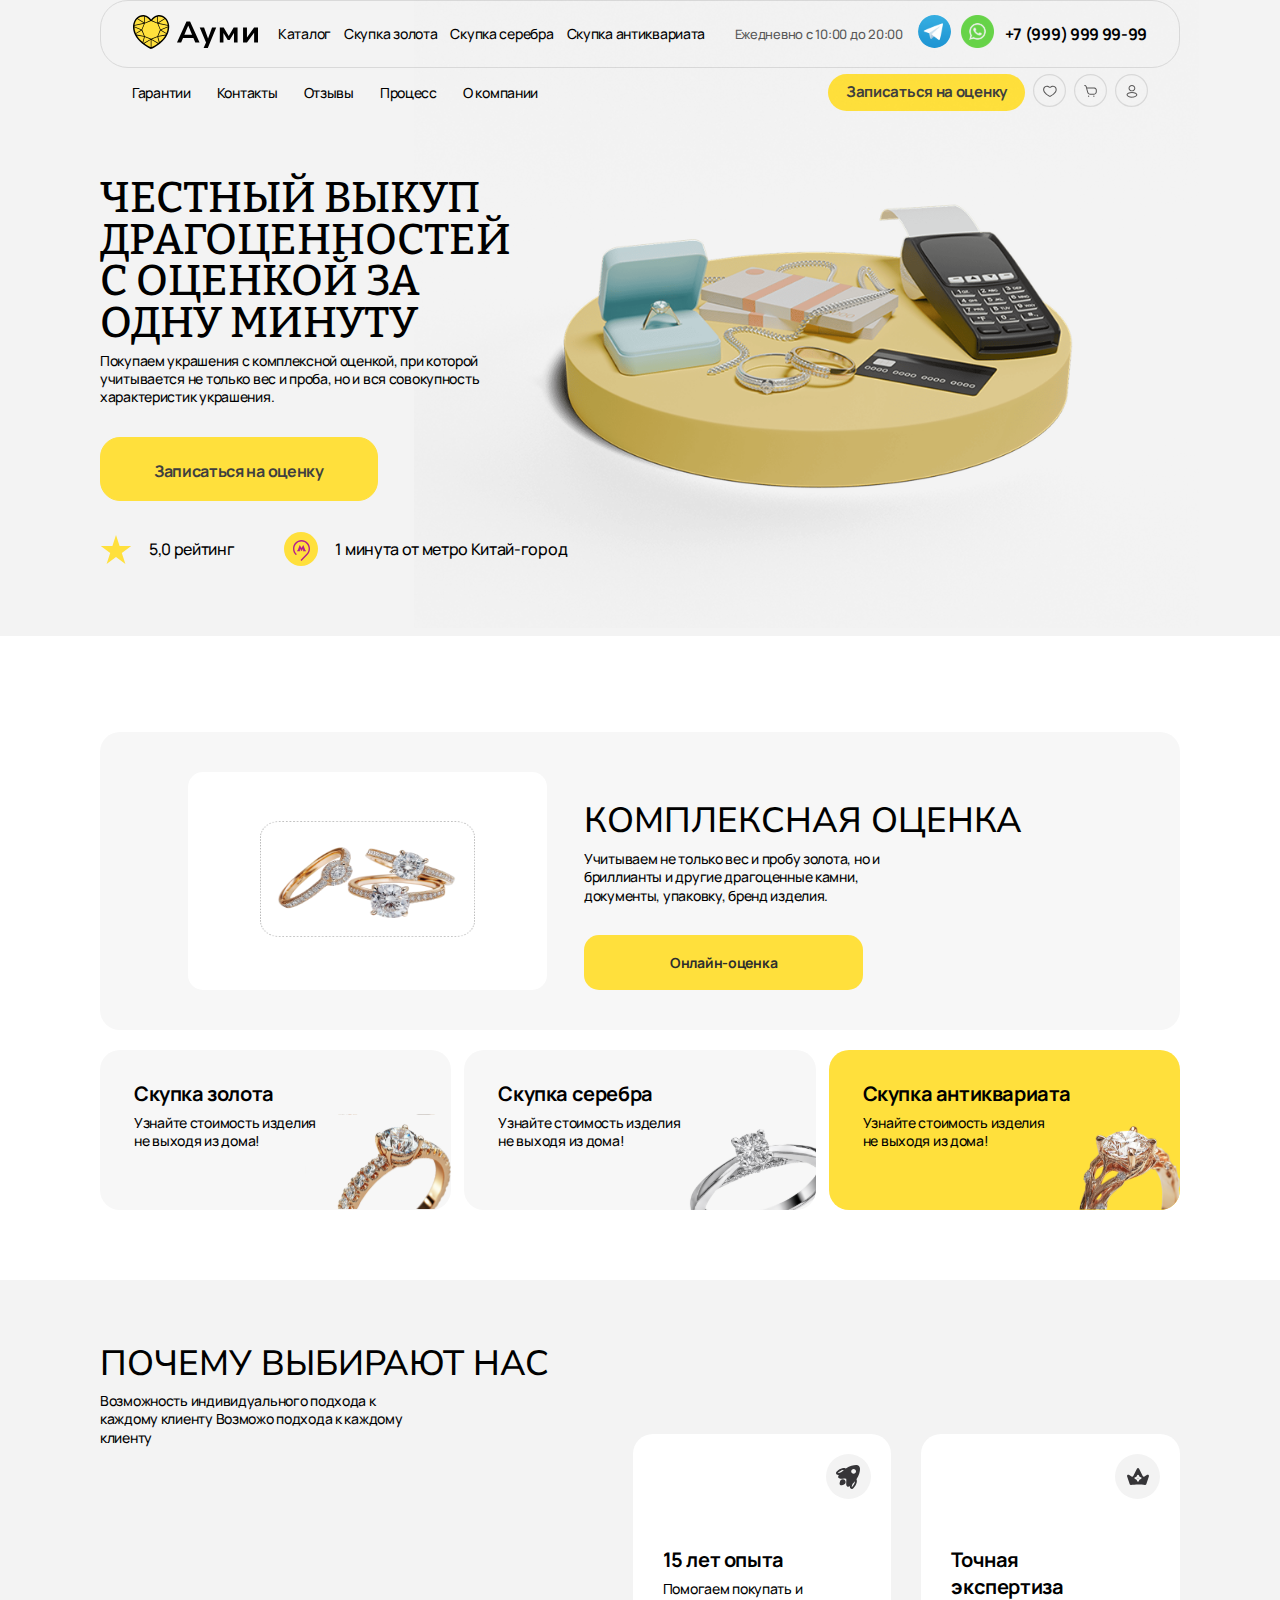
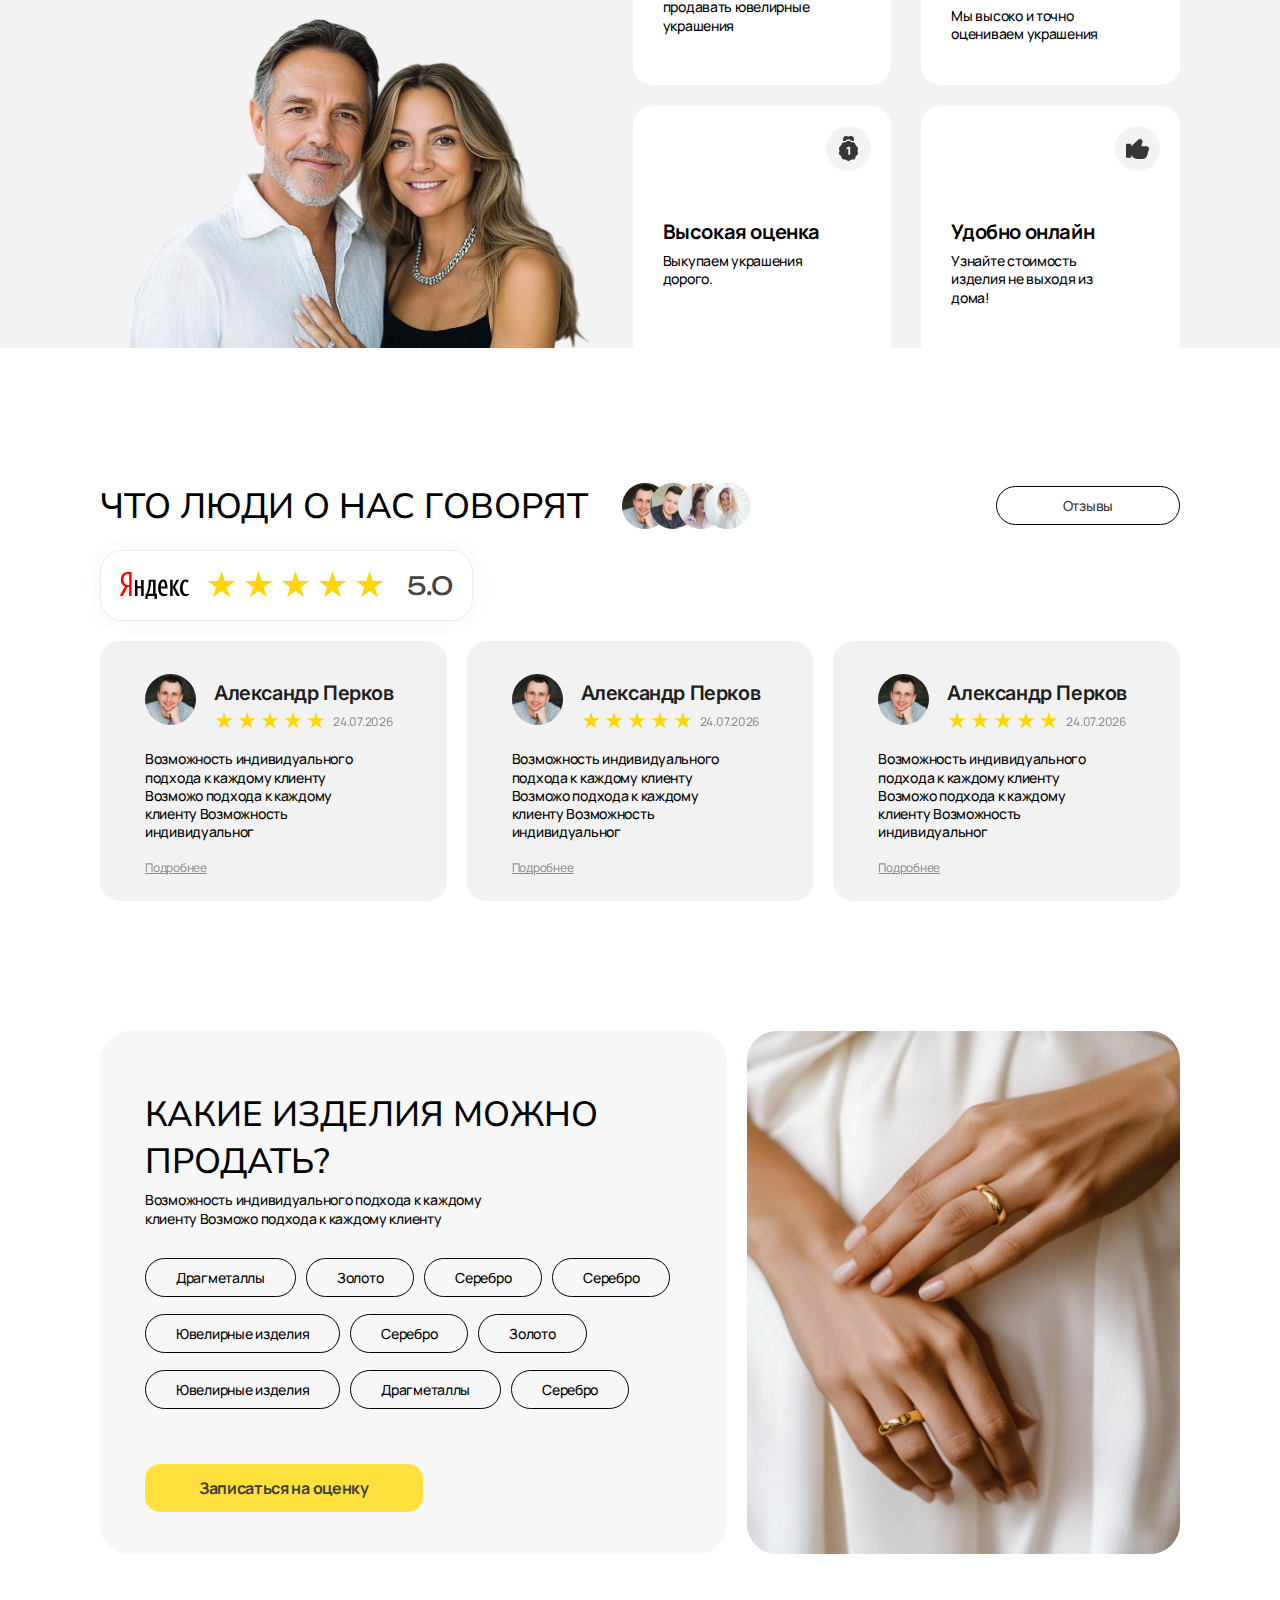
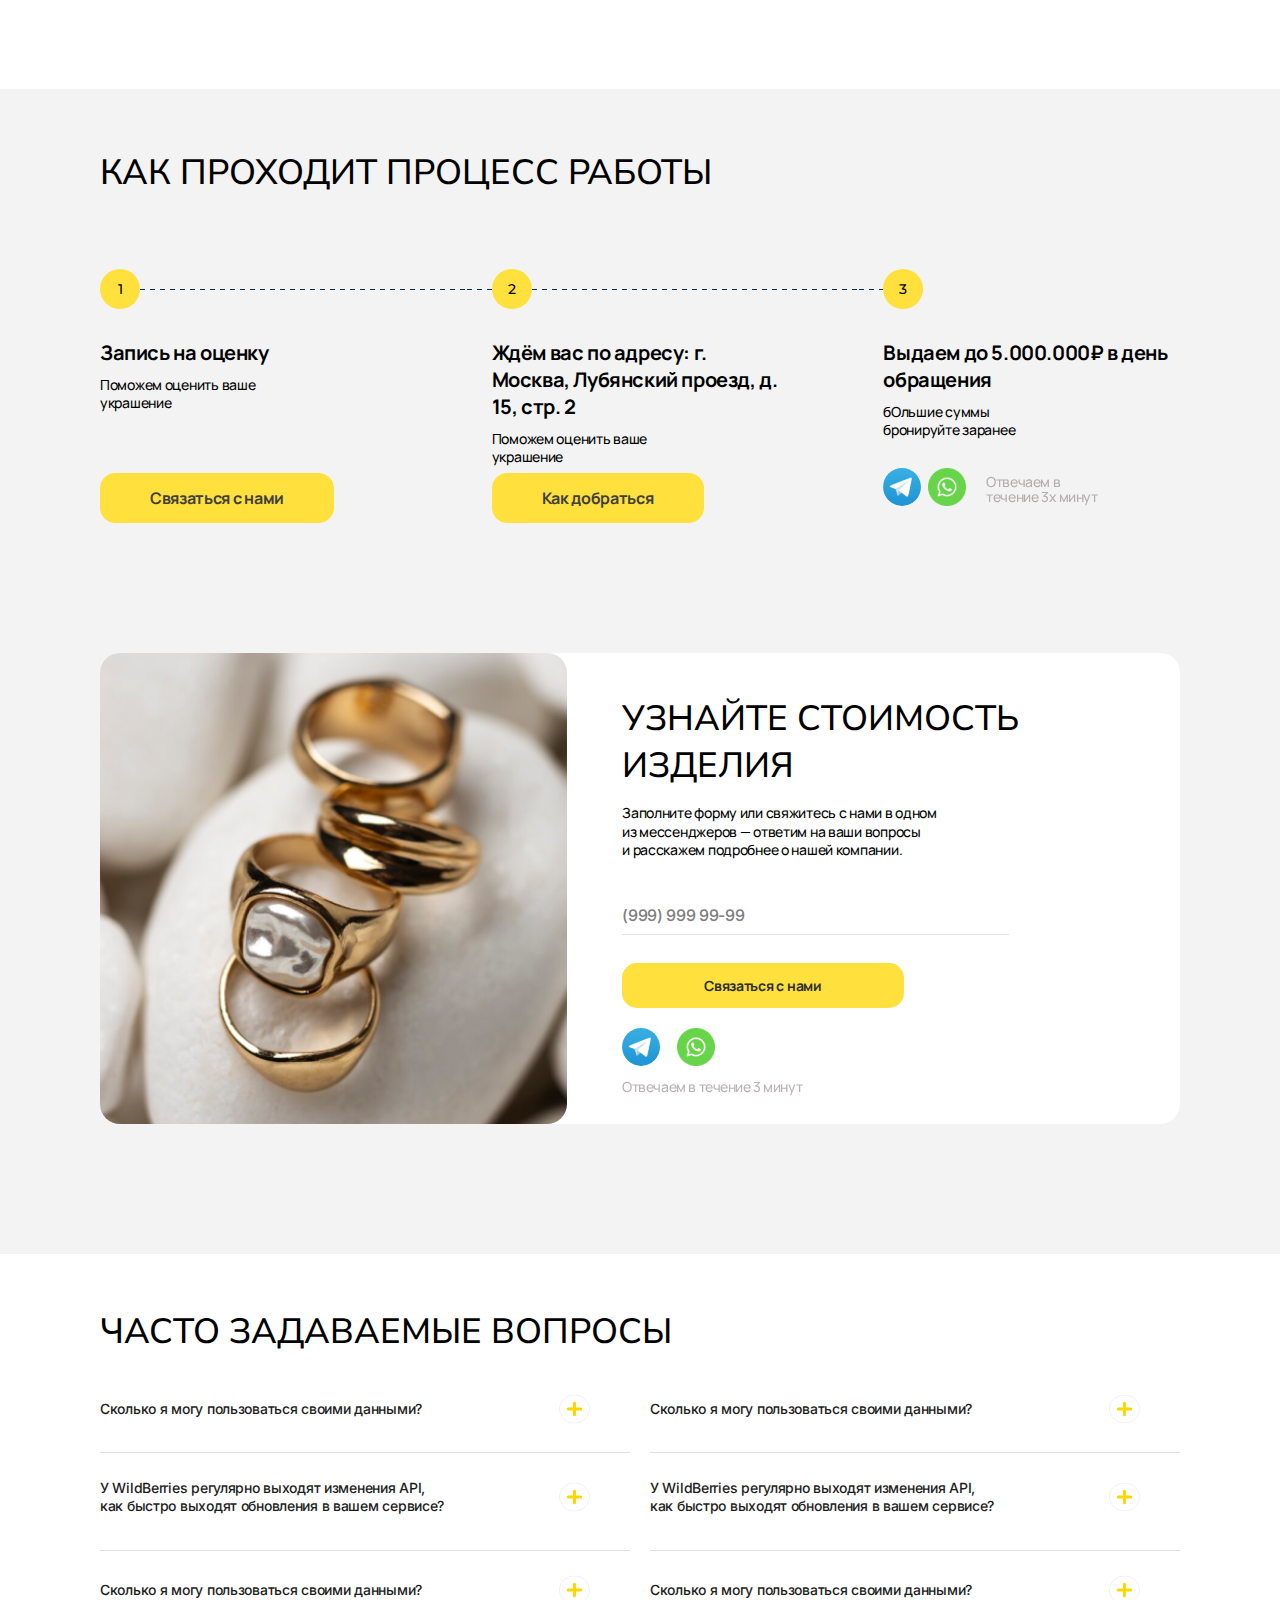
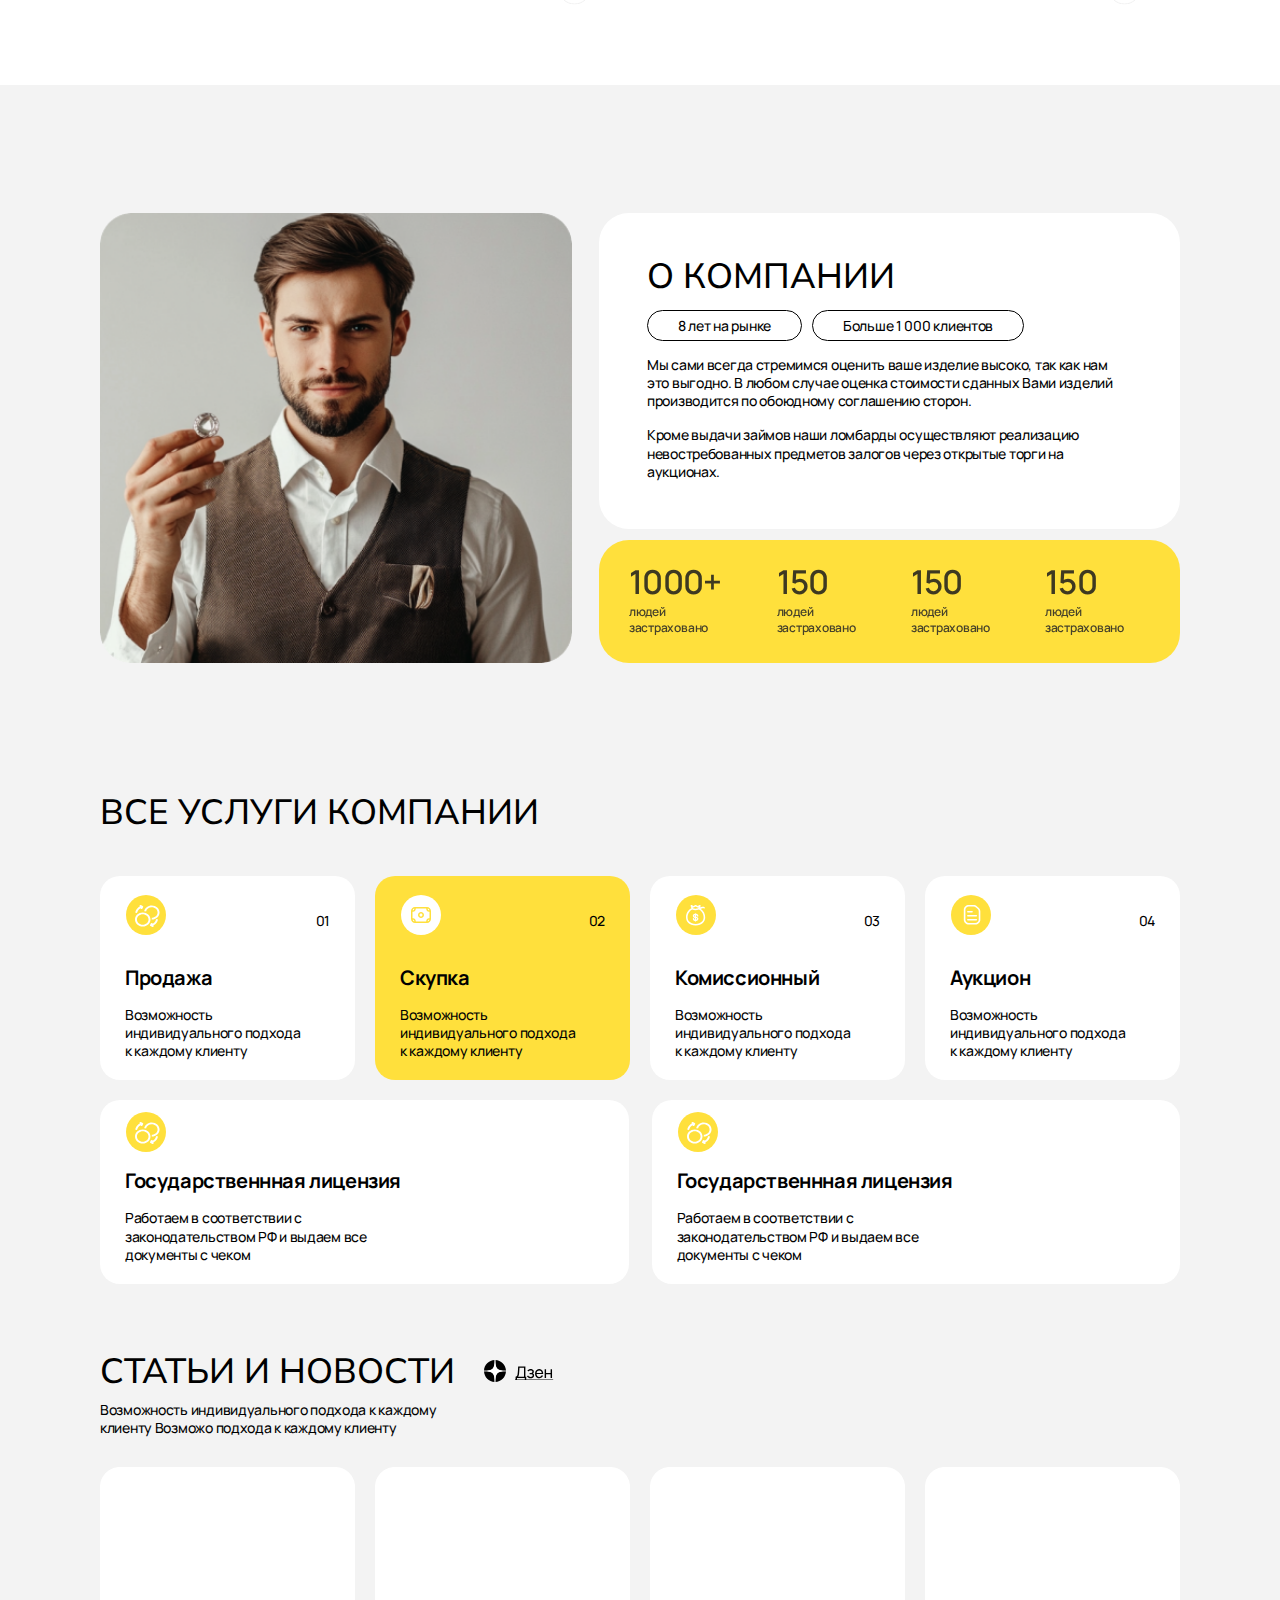
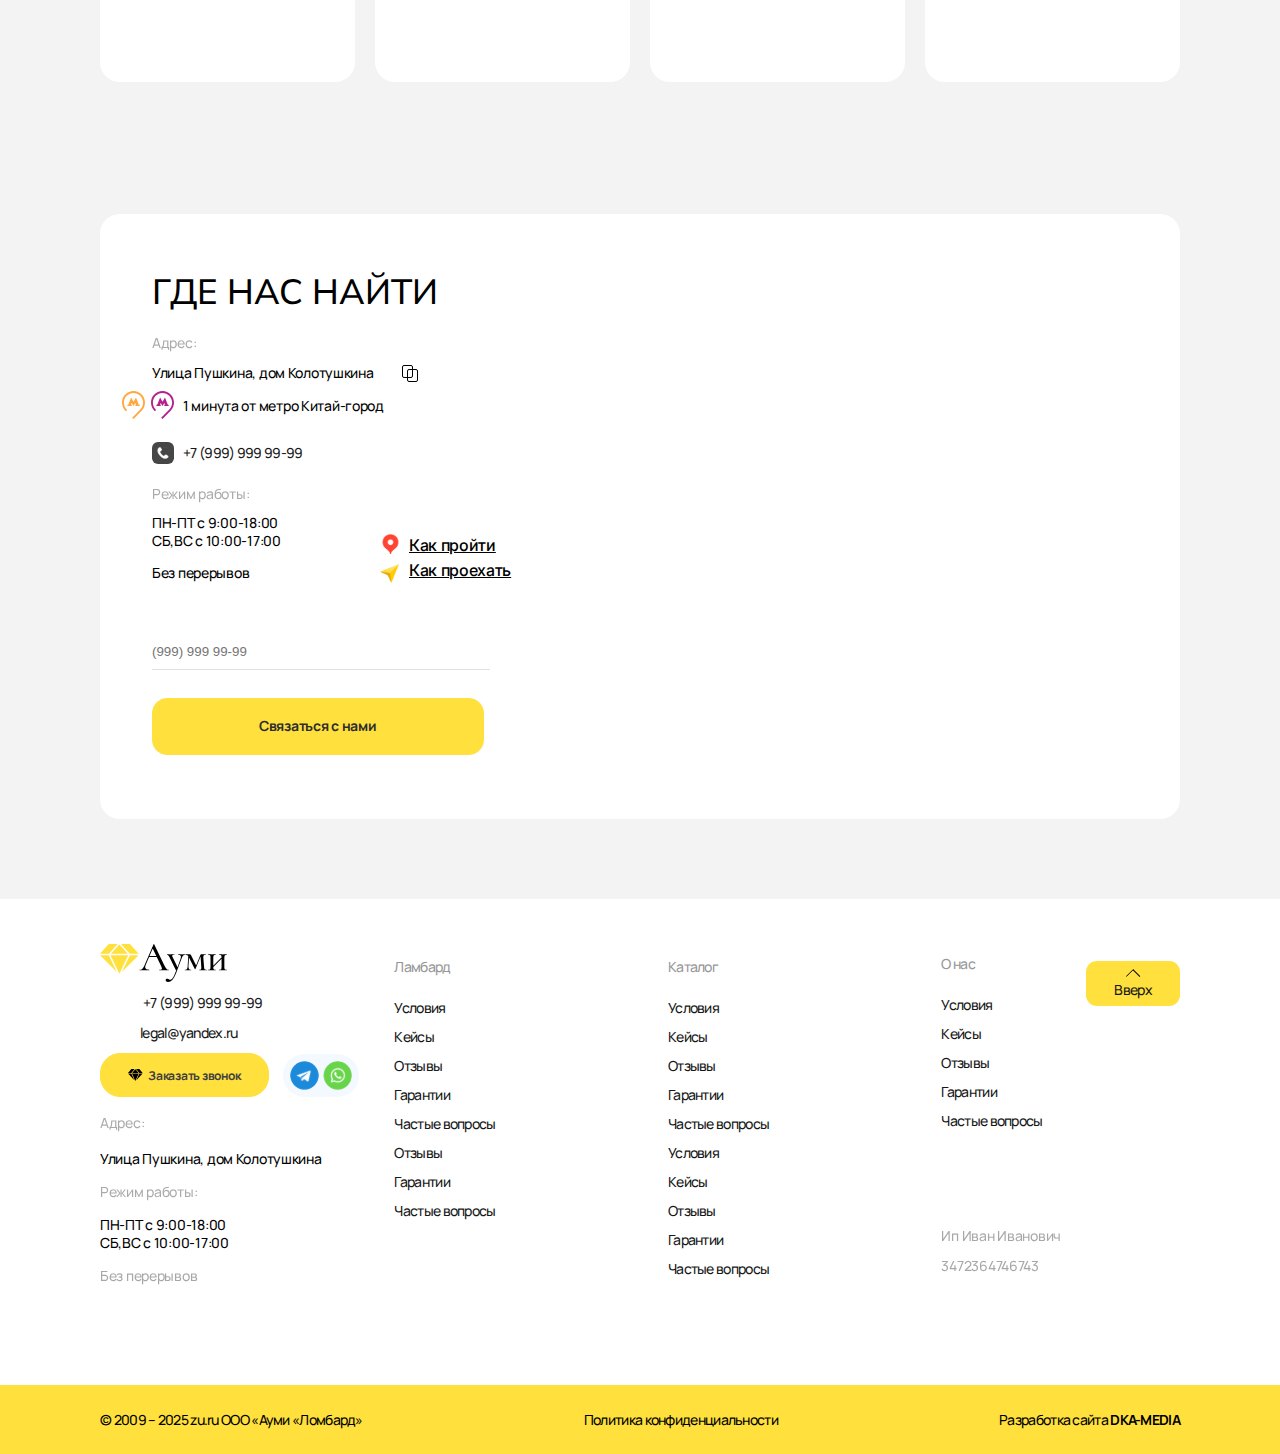
==== commit 4dd99a08: "edit style" ====
--- a/index.html
+++ b/index.html
@@ -4,9 +4,15 @@
 	<meta charset="UTF-8">
 	<meta name="viewport" content="width=device-width, initial-scale=1.0">
 	<link rel="stylesheet" href="css/style.css">
+	<!-- <link rel="stylesheet" href="css/media.css"> -->
+	<link rel="stylesheet" href="css/media1024.css">
+	<link rel="stylesheet" href="css/media768.css">
+	<link rel="stylesheet" href="css/media360.css">
 	<link rel="preconnect" href="https://fonts.googleapis.com">
 	<link rel="preconnect" href="https://fonts.gstatic.com" crossorigin>
 	<link href="https://fonts.googleapis.com/css2?family=Bitter:ital,wght@0,100..900;1,100..900&family=Inter:ital,opsz,wght@0,14..32,100..900;1,14..32,100..900&family=Manrope:wght@200..800&family=Montserrat:ital,wght@0,100..900;1,100..900&family=Noto+Sans+Syriac:wght@100..900&display=swap" rel="stylesheet">
+	<link href="https://fonts.googleapis.com/css2?family=Nunito+Sans:ital,opsz,wght@0,6..12,200..1000;1,6..12,200..1000&display=swap" rel="stylesheet">
+	<link href="https://fonts.googleapis.com/css2?family=Unbounded:wght@200..900&display=swap" rel="stylesheet">
 	<title>Скупка</title>
 </head>
 <body>
@@ -14,7 +20,7 @@
 		<header class="header">
 			<div class="header__container container">
 				<div class="header__top">
-					<a href="" class="header__logo"><img src="img/header/logo.png" alt="logo" class="header__logo-img"></a>
+					<a href="" class="header__logo"><img src="img/header/logo.svg" alt="logo" class="header__logo-img"></a>
 					<nav class="header__top-nav">
 						<ul class="header__top-list">
 							<li class="header__top-item"><a href="" class="header__top-link">Каталог</a></li>
@@ -27,10 +33,10 @@
 						<div class="header__contacts-val">Ежедневно с 10:00  до 20:00</div>
 						<div class="header__contacts-social">
 							<a href="" class="header__social-link">
-								<img src="img/header/icon-1.png" alt="icon-1" class="header__social-img">
+								<img src="img/header/icon-1.svg" alt="icon-1" class="header__social-img">
 							</a>
 							<a href="" class="header__social-link">
-								<img src="img/header/icon-2.png" alt="icon-2" class="header__social-img">
+								<img src="img/header/icon-2.svg" alt="icon-2" class="header__social-img">
 							</a>
 						</div>
 						<a href="tel:79999999999" class="header__phone">+7 (999) 999 99-99</a>
@@ -48,49 +54,67 @@
 					</nav>
 					<div class="header__right">
 						<a href="" class="header__right-btn">Записаться на оценку</a>
-						<a href="" class="header__right-link"><img src="img/header/heart.png" alt="heart" class="header__right-img"></a>
-						<a href="" class="header__right-link"><img src="img/header/cart.png" alt="cart" class="header__right-img"></a>
-						<a href="" class="header__right-link"><img src="img/header/user.png" alt="user" class="header__right-img"></a>
-					</div>
-				</div>
-			</div>
+						<a href="" class="header__right-link"><img src="img/header/heart.svg" alt="heart" class="header__right-img"></a>
+						<a href="" class="header__right-link"><img src="img/header/cart.svg" alt="cart" class="header__right-img"></a>
+						<a href="" class="header__right-link"><img src="img/header/user.svg" alt="user" class="header__right-img"></a>
+					</div>
+				</div>
+			</div>
+			<div class="header-mob">
+					<a href="" class="header-mob__logo"><img src="img/header/logo.svg" alt="logo" class="header-mob__logo-img"></a>
+					<div class="header-mob__right">
+						<a href="" class="header__right-link"><img src="img/header/phone.svg" alt="phone" class="header__right-img"></a>
+						<a href="" class="header__right-link"><img src="img/header/heart.svg" alt="heart" class="header__right-img"></a>
+						<a href="" class="header__right-link"><img src="img/header/cart.svg" alt="cart" class="header__right-img"></a>
+						<a href="" class="header__right-link"><img src="img/header/user.svg" alt="user" class="header__right-img"></a>
+						<a href="" class="header__right-link"><img src="img/header/burger.svg" alt="burger" class="header__right-img"></a>
+					</div>
+				</div>
 		</header>
 		<main class="main">
 			<div class="main__container container">
 				<div class="main__left">
 					<h1 class="main__title">Честный выкуп драгоценностей с оценкой за одну минуту</h1>
-					<p class="main__description">Покупаем украшения с комплексной оценкой, при которой учитывается не только вес и проба, но и вся совокупность характеристик украшения.</p>
+					<p class="main__description description">Покупаем украшения с комплексной оценкой, при которой
+						учитывается не только вес и проба, но и вся совокупность характеристик украшения.</p>
 					<a href="" class="main__btn">Записаться на оценку</a>
 					<div class="main__info">
 						<div class="main__info-item">
-							<img src="img/main/icon-1.png" alt="icon-1" class="main__info-img">
+							<img src="img/main/icon-1.svg" alt="icon-1" class="main__info-img">
 							<div class="main__info-text">5,0 рейтинг</div>
 						</div>
 						<div class="main__info-item">
-							<img src="img/main/icon-2.png" alt="icon-2" class="main__info-img">
+							<img src="img/main/icon-2.svg" alt="icon-2" class="main__info-img">
 							<div class="main__info-text">1 минута от метро Китай-город</div>
 						</div>
 					</div>
 				</div>
-				<!-- <div class="main__right">
-					<img src="img/main/img-1.png" alt="img-1" class="main__right-img">
-				</div> -->
+				<div class="main__right">
+					<img src="img/main/img-1.png" width="648" alt="img-1" class="main__right-img">
+				</div>
 			</div>
 		</main>
 	</div>
-	<section class="grade">
+	<section class=" grade">
 		<div class="grade__container container">
 			<div class="grade__top">
 				<div class="grade__sidebar sidebar">
 					<div class="sidebar__item">
 						<div class="sidebar__left">
 							<div class="sidebar__left-top">
-								<img src="img/grade/sidebar-img.png" class="sidebar__left-img" alt="">
-							</div>
+								<img src="img/grade/sidebar-img.png" width="215" height="116" class="sidebar__left-img"
+									alt="Блаотваота">
+							</div>
+							<!-- <div class="title-wrapper">
+								<div class="sidebar__left-title">Блаотваота</div>
+							</div> -->
 						</div>
 						<div class="sidebar__right">
 							<p class="sidebar__right-title title">Комплексная оценка</p>
-							<p class="sidebar__right-description description">Учитываем не только вес и пробу золота, но и бриллианты и другие драгоценные камни, документы, упаковку, бренд изделия.</p>
+							<p class="sidebar__right-description description">Учитываем не только вес и
+								пробу золота, но
+								и бриллианты и другие драгоценные камни, документы, упаковку, бренд изделия.
+							</p>
 							<div class="arrow"></div>
 							<div class="sidebar__button">
 								<a href="" class="sidebar__button-btn">Онлайн-оценка</a>
@@ -101,19 +125,28 @@
 			</div>
 			<div class="grade__bottom bottom">
 				<div class="grade__bottom-item">
-					<p class="grade__bottom-title">Скупка золота</p>
-					<p class="grade__bottom-description">Узнайте стоимость изделия не выходя из дома!</p>
-					<div class="grade__bottom-img first__ch"><img src="img/grade/grade-bottom-1.png" alt="grade-bottom-1" class="grade__bottom-image"></div>
+					<div class="grade__item-text">
+						<p class="grade__bottom-title">Скупка золота</p>
+						<p class="grade__bottom-description">Узнайте стоимость изделия не выходя из дома!
+						</p>
+					</div>
+					<!-- <div class="grade__bottom-img"><img src="img/grade/grade-bottom-1.png" alt="grade-bottom-1" class="grade__bottom-image"></div> -->
 				</div>
 				<div class="grade__bottom-item">
-					<p class="grade__bottom-title">Скупка серебра</p>
-					<p class="grade__bottom-description">Узнайте стоимость изделия не выходя из дома!</p>
-					<div class="grade__bottom-img second__ch"><img src="img/grade/grade-bottom-2.png" alt="grade-bottom-2" class="grade__bottom-image"></div>
+					<div class="grade__item-text">
+						<p class="grade__bottom-title">Скупка серебра</p>
+						<p class="grade__bottom-description">Узнайте стоимость изделия не выходя из дома!
+						</p>
+					</div>
+					<!-- <div class="grade__bottom-img"><img src="img/grade/grade-bottom-2.png" alt="grade-bottom-2" class="grade__bottom-image"></div> -->
 				</div>
 				<div class="grade__bottom-item">
-					<p class="grade__bottom-title">Скупка антиквариата</p>
-					<p class="grade__bottom-description">Узнайте стоимость изделия не выходя из дома!</p>
-					<div class="grade__bottom-img third__ch"><img src="img/grade/grade-bottom-3.png" alt="grade-bottom-3" class="grade__bottom-image"></div>
+					<div class="grade__item-text">
+						<p class="grade__bottom-title">Скупка антиквариата</p>
+						<p class="grade__bottom-description">Узнайте стоимость изделия не выходя из дома!
+						</p>
+					</div>
+					<!-- <div class="grade__bottom-img"><img src="img/grade/grade-bottom-3.png" alt="grade-bottom-3" class="grade__bottom-image"></div> -->
 				</div>
 			</div>
 		</div>
@@ -131,44 +164,40 @@
 					</div>
 				</div>
 				<div class="choice__bottom">
-					<img src="img/choice/choice-img.png" alt="choice-img" class="choice__bottom-img">
-				</div>
-			</div>
-			<div class="choice__right">
-				<div class="choice__col">
-					<div class="choice__item">
-						<div class="choice__item-title item-title">
-							<p>15 лет опыта</p>
-						</div>
-						<div class="choice__item-description item-description">
-							<p>Помогаем покупать и продавать ювелирные украшения</p>
-						</div>
-					</div>
-					<div class="choice__item second-child">
-						<div class="choice__item-title item-title">
-							<p>Точная экспертиза</p>
-						</div>
-						<div class="choice__item-description item-description">
-							<p>Мы высоко и точно оцениваем украшения</p>
-						</div>
-					</div>
-				</div>
-				<div class="choice__col">
-					<div class="choice__item third-child">
-						<div class="choice__item-title item-title">
-							<p>Высокая оценка</p>
-						</div>
-						<div class="choice__item-description item-description">
-							<p>Выкупаем украшения дорого. </p>
-						</div>
-					</div>
-					<div class="choice__item last-child">
-						<div class="choice__item-title item-title">
-							<p>Удобно онлайн</p>
-						</div>
-						<div class="choice__item-description item-description">
-							<p>Узнайте стоимость изделия не выходя из дома!</p>
-						</div>
+					<img src="img/choice/choice-img.svg" alt="choice-img" class="choice__bottom-img">
+				</div>
+			</div>
+			<div class="choice__items">
+				<div class="choice__item">
+					<div class="choice__item-title item-title">
+						<p>15 лет опыта</p>
+					</div>
+					<div class="choice__item-description item-description">
+						<p>Помогаем покупать и продавать ювелирные украшения</p>
+					</div>
+				</div>
+				<div class="choice__item second-child">
+					<div class="choice__item-title item-title">
+						<p>Точная экспертиза</p>
+					</div>
+					<div class="choice__item-description item-description">
+						<p>Мы высоко и точно оцениваем украшения</p>
+					</div>
+				</div>
+				<div class="choice__item third-child">
+					<div class="choice__item-title item-title">
+						<p>Высокая оценка</p>
+					</div>
+					<div class="choice__item-description item-description">
+						<p>Выкупаем украшения дорого. </p>
+					</div>
+				</div>
+				<div class="choice__item last-child ">
+					<div class="choice__item-title item-title">
+						<p>Удобно онлайн</p>
+					</div>
+					<div class="choice__item-description item-description">
+						<p>Узнайте стоимость изделия не выходя из дома!</p>
 					</div>
 				</div>
 			</div>
@@ -180,7 +209,22 @@
 			<div class="talk__block block">
 				<div class="talk__top">
 					<h2 class="talk__title title">Что люди о нас говорят</h2>
-					<p class="talk__description description">Возможность индивидуального подхода к каждому клиенту Возможо подхода к каждому клиенту Возможность индивидуальног</p>
+					<div class="talk_rate rate">
+				      <div class="rate__icon">
+				        <svg class="icon-ya" width="69" height="27" viewBox="0 0 69 27" fill="none" xmlns="http://www.w3.org/2000/svg">
+				          <path d="M11.2051 0H7.57705C3.94905 0 0.827275 2.69991 0.827275 7.93099C0.827275 11.0528 2.34597 13.4152 4.96151 14.5964L0.0679248 23.3711C-0.10082 23.6242 0.0679248 23.8773 0.321041 23.8773H2.59909C2.76784 23.8773 2.93658 23.793 3.02095 23.6242L7.49268 15.0183H9.09575V23.6242C9.09575 23.7086 9.18012 23.8773 9.34887 23.8773H11.3738C11.5425 23.8773 11.6269 23.793 11.6269 23.6242V0.337489C11.5425 0.0843722 11.4582 0 11.2051 0ZM9.09575 12.9933H7.74579C1.92411 12.9933 2.34597 2.02493 7.49268 2.02493H9.18012V12.9933H9.09575Z" fill="#FF0000"></path>
+				          <path d="M23.3552 7.93102H21.3303C21.1615 7.93102 21.0771 8.01539 21.0771 8.18413V14.2589H17.3648V8.18413C17.3648 8.01539 17.2804 7.93102 17.1116 7.93102H15.1711C15.0023 7.93102 14.918 8.01539 14.918 8.18413V23.6242C14.918 23.793 15.0023 23.8774 15.1711 23.8774H17.196C17.3648 23.8774 17.4491 23.793 17.4491 23.6242V16.1995H21.1615V23.6242C21.1615 23.793 21.2459 23.8774 21.4146 23.8774H23.4396C23.6083 23.8774 23.6927 23.793 23.6927 23.6242V8.18413C23.6083 8.01539 23.5239 7.93102 23.3552 7.93102ZM68.9162 21.7681C68.9162 21.6837 68.8318 21.6837 68.7474 21.6837C67.9037 21.6837 62.757 24.1305 62.757 16.0307C62.757 12.4871 64.107 7.50916 67.3131 10.4622C67.3975 10.5466 67.4819 10.5466 67.5662 10.5466C67.6506 10.5466 67.735 10.4622 67.8193 10.2934L68.6631 8.85911C68.7474 8.77474 68.7474 8.69037 68.7474 8.60599C68.7474 8.43725 68.5787 8.35288 68.41 8.26851C62.8414 5.48422 59.9727 10.6309 59.9727 16.6214C59.9727 24.3836 65.6257 25.4804 68.8318 23.118C69.0006 23.0336 69.0006 22.8649 69.0006 22.7805L68.9162 21.7681ZM55.0791 15.1027L58.9603 8.09976C59.0446 8.01539 58.9603 7.84664 58.8759 7.84664H56.9353C56.3447 7.84664 56.176 8.01539 56.0072 8.43725C55.8385 8.85911 52.9698 14.8495 52.6323 15.1027V8.09976C52.6323 8.01539 52.548 7.84664 52.4636 7.84664H50.3543C50.2699 7.84664 50.1856 7.93102 50.1856 8.09976V23.6242C50.1856 23.7086 50.2699 23.8774 50.3543 23.8774H52.4636C52.6323 23.8774 52.6323 23.793 52.6323 23.6242V15.6089C52.8855 15.7776 56.4291 23.118 56.5135 23.3711C56.6822 23.7086 57.0197 23.8774 57.4416 23.8774H59.5509C59.7196 23.8774 59.7196 23.793 59.6352 23.6242L55.0791 15.1027ZM36.6016 21.8524H36.1798C35.6735 21.8524 35.5892 21.6837 35.5892 21.2618V8.09976C35.5892 7.93102 35.5048 7.84664 35.4204 7.84664H28.9238C28.755 7.84664 28.6706 7.93102 28.6706 8.09976C28.6706 11.6434 28.755 17.5494 26.3926 21.8524H25.7176C25.5489 21.8524 25.4645 21.9368 25.4645 22.1055V26.746C25.4645 26.9148 25.6332 26.9991 25.7176 26.9991H27.2363C27.5738 26.9991 27.7425 26.746 27.7425 26.4929V23.8774H34.5767V26.746C34.5767 26.8304 34.6611 26.9991 34.8298 26.9991H36.5173C36.686 26.9991 36.9391 26.8304 36.9391 26.4929V22.1055C36.8547 21.9368 36.7704 21.8524 36.6016 21.8524ZM33.058 21.8524H28.3331C29.6831 19.6588 30.9487 16.1151 30.9487 9.87158H33.058V21.8524ZM43.1827 7.50916C39.7234 7.50916 38.1203 11.8121 38.1203 16.537C38.1203 24.2992 43.5201 25.4804 47.2325 23.2024C47.4013 23.118 47.4013 23.0336 47.4013 22.9493L47.1482 21.8524C47.1482 21.7681 47.0638 21.6837 46.895 21.6837C45.5451 21.6837 40.8202 24.0461 40.8202 16.3682C42.5077 16.537 42.5077 16.537 47.57 16.537C47.4856 12.6559 47.0638 7.50916 43.1827 7.50916ZM40.9046 14.5964C40.9046 8.43725 44.9545 7.25604 44.9545 14.4277C43.1827 14.4277 42.4233 14.4277 40.9046 14.5964Z" fill="black"></path>
+				        </svg>
+				        <img src="img/talk/star.svg" alt="star" class="item__raiting-img">
+				      </div>
+				      <div class="rate__rating rating">
+				        <div class="rating__body">
+				          <div class="rating__active" style="width: 94%;"></div>
+				        </div>
+				        <div class="rate__value">5.0</div>
+				      </div>
+				    </div>
+					<!-- <p class="talk__description description">Возможность индивидуального подхода к каждому клиенту Возможо подхода к каждому клиенту Возможность индивидуальног</p> -->
 				</div>
 				<div class="talk__right">
 					<a href="" class="talk__btn btn">Отзывы</a>
@@ -189,24 +233,39 @@
 			<div class="talk__bottom">
 				<div class="talk__bottom-item item">
 					<div class="talk__bottom-block">
-						<div class="talk__bottom-ava"><img src="img/talk/ava.png" alt=""></div>
-						<div class="item__title">Александр Перков <p>Рейтинг 0,5</p></div>
+						<div class="talk__bottom-ava"><img src="img/talk/ava.svg" alt=""></div>
+						<div class="item__title">Александр Перков</div>
+						<div class="item__bottom">
+							<div class="item__raiting">
+								<img src="img/talk/star.svg" alt="star" class="item__raiting-img"> <span class="item__raiting-text dateDisplay"></span>
+							</div>
+						</div>
 					</div>
 					<div class="item__description">Возможность индивидуального подхода к каждому клиенту Возможо подхода к каждому клиенту Возможность индивидуальног</div>
 					<div class="talk__bottom-link"><a href="">Подробнее</a></div>
 				</div>
 				<div class="talk__bottom-item item">
 					<div class="talk__bottom-block">
-						<div class="talk__bottom-ava"><img src="img/talk/ava.png" alt="star"></div>
-						<div class="item__title">Александр Перков <p>Рейтинг 0,5</p></div>
+						<div class="talk__bottom-ava"><img src="img/talk/ava.svg" alt="star"></div>
+						<div class="item__title">Александр Перков</div>
+						<div class="item__bottom">
+							<div class="item__raiting">
+								<img src="img/talk/star.svg" alt="star" class="item__raiting-img"> <span class="item__raiting-text dateDisplay"></span>
+							</div>
+						</div>
 					</div>
 					<div class="item__description">Возможность индивидуального подхода к каждому клиенту Возможо подхода к каждому клиенту Возможность индивидуальног</div>
 					<div class="talk__bottom-link"><a href="">Подробнее</a></div>
 				</div>
 				<div class="talk__bottom-item item">
 					<div class="talk__bottom-block">
-						<div class="talk__bottom-ava"><img src="img/talk/ava.png" alt=""></div>
-						<div class="item__title">Александр Перков <p>Рейтинг 0,5</p></div>
+						<div class="talk__bottom-ava"><img src="img/talk/ava.svg" alt=""></div>
+						<div class="item__title">Александр Перков</div>
+						<div class="item__bottom">
+							<div class="item__raiting">
+								<img src="img/talk/star.svg" alt="star" class="item__raiting-img"> <span class="item__raiting-text dateDisplay"></span>
+							</div>
+						</div>
 					</div>
 					<div class="item__description">Возможность индивидуального подхода к каждому клиенту Возможо подхода к каждому клиенту Возможность индивидуальног</div>
 					<div class="talk__bottom-link"><a href="">Подробнее</a></div>
@@ -217,84 +276,103 @@
 
 	<section class="sale">
 		<div class="sale__container container">
-			<div class="sale__left">
-				<h2 class="sale__title title">Какие изделия можно продать?</h2>
-				<p class="sale__description description">
-					Возможность индивидуального подхода к каждому клиенту Возможо подхода к каждому клиенту
-				</p>
-				<div class="sale__bottom">
-					<div class="sale__row">
-						<p class="sale__item">Драгметаллы</p>
-						<p class="sale__item">Золото</p>
-						<p class="sale__item">Серебро</p>
-						<p class="sale__item">Серебро</p>
-					</div>
-					<div class="sale__row">
-						<p class="sale__item">Ювелирные изделия</p>
-						<p class="sale__item">Серебро</p>
-						<p class="sale__item">Золото</p>
-					</div>
-					<div class="sale__row">
-						<p class="sale__item">Ювелирные изделия</p>
-						<p class="sale__item">Драгметаллы</p>
-						<p class="sale__item">Серебро</p>
-					</div>
-				</div>
-				<a href="" class="sale__btn">Записаться на оценку</a>
-			</div>
-			<div class="sale__right">
-				<img src="img/sale/sale-img.png" alt="sale-img" class="sale__img">
+			<div class="sale__wrap">
+				<div class="sale__left">
+					<h2 class="sale__title title">Какие изделия можно продать?</h2>
+					<p class="sale__description description">
+						Возможность индивидуального подхода к каждому клиенту Возможо подхода к каждому клиенту
+					</p>
+					<div class="sale__bottom">
+							<div class="sale__item">Драгметаллы</div>
+							<div class="sale__item">Золото</div>
+							<div class="sale__item">Серебро</div>
+							<div class="sale__item">Серебро</div>
+							<div class="sale__item">Ювелирные изделия</div>
+							<div class="sale__item">Серебро</div>
+							<div class="sale__item">Золото</div>
+							<div class="sale__item">Ювелирные изделия</div>
+							<div class="sale__item">Драгметаллы</div>
+							<div class="sale__item">Серебро</div>
+					</div>
+					<a href="" class="sale__btn">Записаться на оценку</a>
+				</div>
+				<div class="sale__right">
+					<img src="img/sale/sale-img.png" alt="sale-img" class="sale__img">
+				</div>
 			</div>
 		</div>
 	</section>
 
 	<section class="process">
-			<div class="process__container container">
-				<h2 class="process__title title">Как проходит процесс работы</h2>
-				<div class="process__step">
-					<div class="process__step-number">1</div>
-					<div class="process__step-number">2</div>
-					<div class="process__step-number">3</div>
-				</div>
-				<div class="process__bottom bottom">
-					<div class="process__item">
-						<p class="process__item-title item-title">Запись на оценку</p>
-						<p class="process__item-description item-description">Поможем оценить ваше украшение</p>
-						<a href="" class="process__item-btn btn">Связаться с нами</a>
-					</div>
-					<div class="process__item">
-						<p class="process__item-title item-title">Ждём вас по адресу: г. Москва, Лубянский проезд, д. 15, стр. 2</p>
-						<p class="process__item-description item-description">Поможем оценить ваше украшение</p>
-						<a href="" class="process__item-btn btn">Как добраться</a>
-					</div>
-					<div class="process__item">
-						<p class="process__item-title item-title">Выдаем до 5.000.000₽ в день обращения </p>
-						<p class="process__item-description item-description">бОльшие суммы бронируйте заранее</p>
-						<div class="process__item-social item__social">
-							<a href="" class="item__social-link"><img src="img/process/process-icon-1.png" alt="process-icon" class="item__social-img">
-							</a>
-							<a href="" class="item__social-link"><img src="img/process/process-icon-2.png" alt="process-icon" class="item__social-img"></a>
-							<span class="item__social-text">Отвечаем в течение 3х минут</span>
-						</div>
-					</div>
-				</div>
-			</div>
-		</section>
+		<div class="process__container container">
+			<h2 class="process__title title">Как проходит процесс работы</h2>
+			<div class="process__content">
+				<div class="process__item">
+					<p class="process__item-title item-title">Запись на оценку</p>
+					<p class="process__item-description item-description">Поможем оценить ваше
+						украшение</p>
+					<a href="" class="process__item-btn btn">Связаться с нами</a>
+				</div>
+				<div class="process__item">
+					<p class="process__item-title item-title">Ждём вас по адресу: г. Москва,
+						Лубянский проезд, д.
+						15, стр. 2</p>
+					<p class="process__item-description item-description">Поможем оценить ваше
+						украшение</p>
+					<a href="" class="process__item-btn btn">Как добраться</a>
+				</div>
+				<div class="process__item">
+					<p class="process__item-title item-title">Выдаем до 5.000.000₽ в день обращения
+					</p>
+					<p class="process__item-description item-description">бОльшие суммы бронируйте
+						заранее</p>
+					<div class="process__item-social item__social">
+						<a href="" class="item__social-link"><img src="img/process/process-icon-1.svg"
+								alt="process-icon" class="item__social-img">
+						</a>
+						<a href="" class="item__social-link"><img src="img/process/process-icon-2.svg"
+								alt="process-icon" class="item__social-img"></a>
+						<span class="item__social-text">Отвечаем в течение 3х минут</span>
+					</div>
+				</div>
+			</div>
+		</div>
+	</section>
 
 		<section class="price">
 			<div class="price__container container">
-				<div class="price__left"><img src="img/price/price-img.png" alt="price-img" class="price__img"></div>
-				<div class="price__right">
-					<h2 class="price__title title">Узнайте стоимость изделия</h2>
-					<p class="price__description description">Заполните форму или свяжитесь с нами в одном из мессенджеров — ответим на ваши вопросы и расскажем подробнее о нашей компании.</p>
-					<form action="" method="POST" class="price__form form">
-						<input type="text" class="price__input input" placeholder="(999) 999 99-99">
-						<button class="price__btn btn">Связаться с нами</button>
-					</form>
-					<div class="price__social">
-						<div class="price__social-link"><img src="img/price/price-icon-1.png" alt="price-icon-1" class="price__social-img"></div>
-						<div class="price__social-link"><img src="img/price/price-icon-2.png" alt="price-icon-2" class="price__social-img"></div>
-						<p class="price__social-text">Отвечаем в течение 3 минут</p>
+				<div class="price__wrap">
+					<div class="price__left"><img src="img/price/price-img.png" alt="price-img" class="price__img"></div>
+					<div class="price__right">
+						<h2 class="price__title title">Узнайте стоимость изделия</h2>
+						<p class="price__description description">Заполните форму или свяжитесь с нами в одном из мессенджеров — ответим на ваши вопросы и расскажем подробнее о нашей компании.</p>
+						<form action="" method="POST" class="price__form form">
+							<input type="text" class="price__input input" placeholder="(999) 999 99-99">
+							<button class="price__btn btn">Связаться с нами</button>
+						</form>
+						<div class="price__social">
+							<div class="price__social-link"><img src="img/price/price-icon-1.svg" alt="price-icon-1" class="price__social-img"></div>
+							<div class="price__social-link"><img src="img/price/price-icon-2.svg" alt="price-icon-2" class="price__social-img"></div>
+							<p class="price__social-text">Отвечаем в течение 3 минут</p>
+						</div>
+					</div>
+				</div>
+			</div>
+		</section>
+
+		<section class="faq">
+			<div class="faq__container container">
+				<h2 class="faq__title title">Часто задаваемые вопросы</h2>
+				<div class="faq__row">
+					<div class="faq__col">
+						<div class="faq__item"><p class="faq__item-text">Сколько я могу  пользоваться своими данными?</p></div>
+						<div class="faq__item"><p class="faq__item-text">У WildBerries регулярно выходят изменения АРІ, как быстро выходят обновления в вашем сервисе?</p></div>
+						<div class="faq__item"><p class="faq__item-text">Сколько я могу пользоваться своими данными?</p></div>
+					</div>
+					<div class="faq__col">
+						<div class="faq__item"><p class="faq__item-text">Сколько я могу пользоваться своими данными?</p></div>
+						<div class="faq__item"><p class="faq__item-text">У WildBerries регулярно выходят изменения АРІ, как быстро выходят обновления в вашем сервисе?</p></div>
+						<div class="faq__item"><p class="faq__item-text">Сколько я могу пользоваться своими данными?</p></div>
 					</div>
 				</div>
 			</div>
@@ -302,35 +380,37 @@
 
 		<section class="company">
 			<div class="company__container container">
-				<div class="company__left"><img src="img/company/company-img.png" alt="company-img" class="company__img"></div>
-				<div class="company__right">
-					<div class="company__top">
-						<h2 class="company__title title">О компании</h2>
-						<div class="company__block">
-							<div class="company__block-item">8 лет на рынке</div>
-							<div class="company__block-item">Больше 1 000 клиентов</div>
-						</div>
-						<p class="company__description description">Мы сами всегда стремимся оценить ваше изделие высоко, так как нам это выгодно. В любом случае оценка стоимости сданных Вами изделий производится по обоюдному соглашению сторон.</p>
-						<p class="company__description description">Кроме выдачи займов наши ломбарды осуществляют реализацию невостребованных предметов залогов через открытые торги на аукционах.</p>
+				<div class="company__wrap">
+					<div class="company__left"><img src="img/company/company-img.png" alt="company-img" class="company__img"></div>
+					<div class="company__right">
+						<div class="company__top">
+							<h2 class="company__title title">О компании</h2>
+							<div class="company__block">
+								<div class="company__block-item">8 лет на рынке</div>
+								<div class="company__block-item">Больше 1 000 клиентов</div>
+							</div>
+							<p class="company__description description">Мы сами всегда стремимся оценить ваше изделие высоко, так как нам это выгодно. В любом случае оценка стоимости сданных Вами изделий производится по обоюдному соглашению сторон.</p>
+							<p class="company__description description">Кроме выдачи займов наши ломбарды осуществляют реализацию невостребованных предметов залогов через открытые торги на аукционах.</p>
+						</div>
 					</div>
 					<div class="company__bottom">
-						<div class="company__bottom-item">
-							<div class="company__bottom-number">1000+</div>
-							<p class="company__bottom-description">людей застраховано</p>
-						</div>
-						<div class="company__bottom-item">
-							<div class="company__bottom-number">150</div>
-							<p class="company__bottom-description">людей застраховано</p>
-						</div>
-						<div class="company__bottom-item">
-							<div class="company__bottom-number">150</div>
-							<p class="company__bottom-description">людей застраховано</p>
-						</div>
-						<div class="company__bottom-item">
-							<div class="company__bottom-number">150</div>
-							<p class="company__bottom-description">людей застраховано</p>
-						</div>
-					</div>
+							<div class="company__bottom-item">
+								<div class="company__bottom-number">1000+</div>
+								<p class="company__bottom-description">людей застраховано</p>
+							</div>
+							<div class="company__bottom-item">
+								<div class="company__bottom-number">150</div>
+								<p class="company__bottom-description">людей застраховано</p>
+							</div>
+							<div class="company__bottom-item">
+								<div class="company__bottom-number">150</div>
+								<p class="company__bottom-description">людей застраховано</p>
+							</div>
+							<div class="company__bottom-item">
+								<div class="company__bottom-number">150</div>
+								<p class="company__bottom-description">людей застраховано</p>
+							</div>
+						</div>
 				</div>
 			</div>
 		</section>
@@ -363,37 +443,15 @@
 					</div>
 				</div>
 				<div class="services__bottom">
-					<div class="services__bottom-item">
-						<h2 class="services__bottom-title title">Персональный подбор тарифа</h2>
-						<div class="services__bottom-block">
-							<p class="services__bottom-description item-description">Выдаем официальные документы с чеком</p>
-							<img src="img/services/services-img-1.png" alt="services-img-1" class="services__bottom-img">
-						</div>
-					</div>
-					<div class="services__bottom-item">
-						<h2 class="services__bottom-title title">Выгодная продажа - это просто</h2>
-						<div class="services__bottom-block">
-							<p class="services__bottom-description item-description"><span>Особые привелегии для клиентов</span> Оформление за <span class="services__bottom-description_blue"> 15 минут</span></p>
-							<img src="img/services/services-img-2.png" alt="services-img-2" class="services__bottom-img">
-						</div>
-					</div>
-				</div>
-			</div>
-		</section>
-
-		<section class="faq">
-			<div class="faq__container container">
-				<h2 class="faq__title title">Часто задаваемые вопросы</h2>
-				<div class="faq__row">
-					<div class="faq__col">
-						<div class="faq__item"><p class="faq__item-text">Сколько я могу пользоваться своими данными?</p></div>
-						<div class="faq__item"><p class="faq__item-text">У WildBerries регулярно выходят изменения АРІ, как быстро выходят обновления в вашем сервисе?</p></div>
-						<div class="faq__item"><p class="faq__item-text">Сколько я могу пользоваться своими данными?</p></div>
-					</div>
-					<div class="faq__col">
-						<div class="faq__item"><p class="faq__item-text">Сколько я могу пользоваться своими данными?</p></div>
-						<div class="faq__item"><p class="faq__item-text">У WildBerries регулярно выходят изменения АРІ, как быстро выходят обновления в вашем сервисе?</p></div>
-						<div class="faq__item"><p class="faq__item-text">Сколько я могу пользоваться своими данными?</p></div>
+					<div class="services__item">
+						<div class="services__item-top"></div>
+						<h3 class="services__item-title item-title">Государственнная лицензия</h3>
+						<p class="services__item-description item-description">Работаем в соответствии с законодательством РФ и выдаем все документы с чеком</p>
+					</div>
+					<div class="services__item">
+						<div class="services__item-top"></div>
+						<h3 class="services__item-title item-title">Государственнная лицензия</h3>
+						<p class="services__item-description item-description">Работаем в соответствии с законодательством РФ и выдаем все документы с чеком</p>
 					</div>
 				</div>
 			</div>
@@ -403,7 +461,6 @@
 			<div class="news__container container">
 				<div class="news__top">
 					<h2 class="news_title title">Статьи и новости</h2>
-					<div class="news__zen">Дзен</div>
 				</div>
 				<p class="news__description description">Возможность индивидуального подхода к каждому клиенту Возможо подхода к каждому клиенту</p>
 				<div class="news__bottom">
@@ -414,8 +471,10 @@
 				</div>
 			</div>
 		</section>
+		
 		<section class="find">
-			<div class="find__container container">
+		<div class="find__container container">
+			<div class="find__wrap">
 				<div class="find__left">
 					<h2 class="find__title title">Где нас найти</h2>
 					<div class="find__address">
@@ -430,8 +489,7 @@
 							<div class="find__work-time">ПН-ПТ с 9:00-18:00 СБ,ВС с 10:00-17:00</div>
 							<div class="find__work-text">Без перерывов</div>
 						</div>
-						<div class="find__work-pass">Как пройти  -Как проехать</div>
+						<div class="find__work-pass"><img src="img/find/location.svg" alt="location"> <span>Как пройти Как проехать</span></div>
 					</div>
 					<form action="" method="POST" class="find__form form">
 						<input type="text" class="find__input input" placeholder="(999) 999 99-99">
@@ -439,88 +497,130 @@
 					</form>
 				</div>
 				<div class="find__right">
-					<div class="find__map"><div class="find__map-wrap"><iframe class="find__iframe" src="https://yandex.ru/map-widget/v1/?ll=37.638401%2C55.765565&masstransit%5BstopId%5D=station__9858910&mode=masstransit&tab=overview&z=14" width="560" height="400" frameborder="1" allowfullscreen="true"></iframe></div></div>
-				</div>
-			</div>
-		</section>
+					<div class="find__map">
+						<div class="find__map-wrap"><iframe class="find__iframe"
+								src="https://yandex.ru/map-widget/v1/?ll=37.638401%2C55.765565&masstransit%5BstopId%5D=station__9858910&mode=masstransit&tab=overview&z=14"
+								width="100%" height="400" frameborder="1" allowfullscreen="true"></iframe></div>
+					</div>
+				</div>
+			</div>
+		</div>
+	</section>
 
 		<footer class="footer">
-			<div class="footer__container container">
-				<div class="footer__top">
-					<div class="footer__left">
-						<img src="img/footer/footer-logo.svg" alt="footer-logo" class="footer__logo">
-						<div class="footer__contacts">
-							<a href="" class="footer__phone">
-								+7 (999) 999 99-99
-							</a>
-							<a href="" class="footer__mail">legal@yandex.ru</a>
-						</div>
-						<div class="footer__block">
-							<a href="" class="footer__btn">Заказать звонок</a>
-							<div class="footer__social">
-								<a href="" class="footer__social-link"><img src="img/footer/footer-telegram.png" alt="footer-telegram" class="footer__social-img"></a><a href="" class="footer__social-link"><img src="img/footer/footer-whatsapp.png" alt="footer-whatsapp" class="footer__social-img"></a>
-							</div>
-						</div>
-						<div class="footer__address">
-							<div class="footer__address-title">Адрес:</div>
-							<div class="footer__address-description">Улица Пушкина, дом Колотушкина</div>
-						</div>
-						<div class="footer__work">
-							<div class="footer__work-title">Режим работы:</div>
-							<div class="footer__work-description">ПН-ПТ с 9:00-18:00 СБ,ВС с 10:00-17:00</div>
-							<div class="footer__work-text">Без перерывов</div>
-						</div>
-					</div>
-					<div class="footer__row">
-						<ul class="footer__col">
-							<li class="footer__col-title">Ламбард</li>
-							<li class="footer__col-item"><a href="" class="footer__col-link">Условия</a></li>
-							<li class="footer__col-item"><a href="" class="footer__col-link">Кейсы</a></li>
-							<li class="footer__col-item"><a href="" class="footer__col-link">Отзывы</a></li>
-							<li class="footer__col-item"><a href="" class="footer__col-link">Гарантии</a></li>
-							<li class="footer__col-item"><a href="" class="footer__col-link">Частые вопросы</a></li>
-							<li class="footer__col-item"><a href="" class="footer__col-link">Отзывы</a></li>
-							<li class="footer__col-item"><a href="" class="footer__col-link">Гарантии</a></li>
-							<li class="footer__col-item"><a href="" class="footer__col-link">Частые вопросы</a></li>
-						</ul>
-						<ul class="footer__col">
-							<li class="footer__col-title">Каталог</li>
-							<li class="footer__col-item"><a href="" class="footer__col-link">Условия</a></li>
-							<li class="footer__col-item"><a href="" class="footer__col-link">Кейсы</a></li>
-							<li class="footer__col-item"><a href="" class="footer__col-link">Отзывы</a></li>
-							<li class="footer__col-item"><a href="" class="footer__col-link">Гарантии</a></li>
-							<li class="footer__col-item"><a href="" class="footer__col-link">Частые вопросы</a></li>
-							<li class="footer__col-item"><a href="" class="footer__col-link">Условия</a></li>
-							<li class="footer__col-item"><a href="" class="footer__col-link">Кейсы</a></li>
-							<li class="footer__col-item"><a href="" class="footer__col-link">Отзывы</a></li>
-							<li class="footer__col-item"><a href="" class="footer__col-link">Гарантии</a></li>
-							<li class="footer__col-item"><a href="" class="footer__col-link">Частые вопросы</a></li>
-						</ul>
-						<ul class="footer__col">
-							<li class="footer__col-title">О нас</li>
-							<li class="footer__col-item"><a href="" class="footer__col-link">Условия</a></li>
-							<li class="footer__col-item"><a href="" class="footer__col-link">Кейсы</a></li>
-							<li class="footer__col-item"><a href="" class="footer__col-link">Отзывы</a></li>
-							<li class="footer__col-item"><a href="" class="footer__col-link">Гарантии</a></li>
-							<li class="footer__col-item"><a href="" class="footer__col-link">Частые вопросы</a></li>
-							<div class="footer__col-bottom">
-								<li class="footer__col-details">Ип Иван Иванович</li>
-								<li class="footer__col-details">3472364746743</li>
-							</div>
-						</ul>
-					</div>
-					<div class="footer__right">
-						<a href="" class="footer__right-up">Вверх</a>
-					</div>
-				</div>
-			</div>
-			<div class="footer__bottom">
-				<div class="footer__year">© 2009 – 2025 zu.ru ООО «Ауми «Ломбард»</div>
-				<div class="footer__privacy">Политика конфиденциальности</div>
-				<div class="footer__developer">Разработка сайта  
-					<span class="footer__developer_bold">DKA-MEDIA</span>
-				</div>
-			</div>
-		</footer>
+		<div class="footer__container container">
+			<div class="footer__top">
+				<div class="footer__left">
+					<img src="img/footer/footer-logo.svg" alt="footer-logo" class="footer__logo">
+					<div class="footer__contacts">
+						<a href="" class="footer__phone">
+							+7 (999) 999 99-99
+						</a>
+						<a href="" class="footer__mail">legal@yandex.ru</a>
+					</div>
+					<div class="footer__block">
+						<a href="" class="footer__btn">Заказать звонок</a>
+						<div class="footer__social">
+							<a href="" class="footer__social-link"><img src="img/footer/footer-telegram.svg"
+									alt="footer-telegram" class="footer__social-img"></a><a href=""
+								class="footer__social-link"><img src="img/footer/footer-whatsapp.svg"
+									alt="footer-whatsapp" class="footer__social-img"></a>
+						</div>
+					</div>
+					<div class="footer__address">
+						<div class="footer__address-title">Адрес:</div>
+						<div class="footer__address-description">Улица Пушкина, дом Колотушкина</div>
+					</div>
+					<div class="footer__work">
+						<div class="footer__work-title">Режим работы:</div>
+						<div class="footer__work-description">ПН-ПТ с 9:00-18:00 СБ,ВС с 10:00-17:00
+						</div>
+						<div class="footer__work-text">Без перерывов</div>
+					</div>
+				</div>
+
+				<ul class="footer__col">
+					<li class="footer__col-title">Ламбард</li>
+					<li class="footer__col-item"><a href="" class="footer__col-link">Условия</a></li>
+					<li class="footer__col-item"><a href="" class="footer__col-link">Кейсы</a></li>
+					<li class="footer__col-item"><a href="" class="footer__col-link">Отзывы</a></li>
+					<li class="footer__col-item"><a href="" class="footer__col-link">Гарантии</a></li>
+					<li class="footer__col-item"><a href="" class="footer__col-link">Частые вопросы</a>
+					</li>
+					<li class="footer__col-item"><a href="" class="footer__col-link">Отзывы</a></li>
+					<li class="footer__col-item"><a href="" class="footer__col-link">Гарантии</a></li>
+					<li class="footer__col-item"><a href="" class="footer__col-link">Частые вопросы</a>
+					</li>
+				</ul>
+				<ul class="footer__col">
+					<li class="footer__col-title">Каталог</li>
+					<li class="footer__col-item"><a href="" class="footer__col-link">Условия</a></li>
+					<li class="footer__col-item"><a href="" class="footer__col-link">Кейсы</a></li>
+					<li class="footer__col-item"><a href="" class="footer__col-link">Отзывы</a></li>
+					<li class="footer__col-item"><a href="" class="footer__col-link">Гарантии</a></li>
+					<li class="footer__col-item"><a href="" class="footer__col-link">Частые вопросы</a>
+					</li>
+					<li class="footer__col-item"><a href="" class="footer__col-link">Условия</a></li>
+					<li class="footer__col-item"><a href="" class="footer__col-link">Кейсы</a></li>
+					<li class="footer__col-item"><a href="" class="footer__col-link">Отзывы</a></li>
+					<li class="footer__col-item"><a href="" class="footer__col-link">Гарантии</a></li>
+					<li class="footer__col-item"><a href="" class="footer__col-link">Частые вопросы</a>
+					</li>
+				</ul>
+				<ul class="footer__col">
+					<li class="footer__col-title">О нас</li>
+					<li class="footer__col-item"><a href="" class="footer__col-link">Условия</a></li>
+					<li class="footer__col-item"><a href="" class="footer__col-link">Кейсы</a></li>
+					<li class="footer__col-item"><a href="" class="footer__col-link">Отзывы</a></li>
+					<li class="footer__col-item"><a href="" class="footer__col-link">Гарантии</a></li>
+					<li class="footer__col-item"><a href="" class="footer__col-link">Частые вопросы</a>
+					</li>
+					<div class="footer__col-bottom">
+						<li class="footer__col-details">Ип Иван Иванович</li>
+						<li class="footer__col-details">3472364746743</li>
+					</div>
+				</ul>
+
+				<div class="footer__right">
+					<a href="" class="footer__right-up">Вверх</a>
+				</div>
+			</div>
+		</div>
+		<div class="footer__bottom">
+			<div class="container">
+				<div class="footer__bottom--wrapper">
+					<div class="footer__year">© 2009 – 2025 zu.ru ООО «Ауми «Ломбард»</div>
+					<div class="footer__privacy">Политика конфиденциальности</div>
+					<div class="footer__developer">Разработка сайта
+						<span class="footer__developer_bold">DKA-MEDIA</span>
+					</div>
+				</div>
+			</div>
+		</div>
+	</footer>
+		<script>
+			// Функция для форматирования даты в формате ДД.ММ.ГГГГ
+function formatDate(date) {
+    const day = String(date.getDate()).padStart(2, '0'); // Получаем день и добавляем ведущий ноль
+    const month = String(date.getMonth() + 1).padStart(2, '0'); // Получаем месяц (нумерация начинается с 0) и добавляем ведущий ноль
+    const year = date.getFullYear(); // Получаем полный год
+
+    return `${day}.${month}.${year}`; // Форматируем строку даты
+}
+
+// Получаем текущую дату
+const currentDate = new Date();
+
+// Форматируем дату
+const formattedDate = formatDate(currentDate);
+
+// Получаем все элементы с классом "dateDisplay"
+const dateElements = document.getElementsByClassName("dateDisplay");
+
+// Обновляем текст для каждого элемента
+for (let element of dateElements) {
+    element.textContent = formattedDate;
+}
+		</script>
 </body>
 </html>--- a/css/style.css
+++ b/css/style.css
@@ -4,7 +4,7 @@
 }
 
 html {
-  font-size: 10px;
+  font-size: 16px;
 }
 
 html, body {
@@ -16,11 +16,14 @@
 }
 
 .container {
-  padding: 0 10rem;
+  max-width: 1080px;
+  padding: 0 100px;
+  margin-left: auto;
+  margin-right: auto;
 }
 
 .title {
-  font-family: "Bitter", sans-serif;
+  font-family: "Nunito Sans", serif;
   font-style: normal;
   font-weight: 500;
   font-size: 35px;
@@ -141,7 +144,8 @@
 }
 
 .wrap-top {
-  background-color: #f3f3f3;
+  background-color: #F3F3F3;
+  background-size: cover;
 }
 
 .header__top {
@@ -156,24 +160,22 @@
   padding: 14px 32px;
 }
 .header__logo {
-  width: 72px;
+  width: 125px;
 }
 .header__top-nav {
-  margin-left: 45px;
+  margin-left: 20px;
 }
 .header__top-list {
   list-style: none;
   display: -webkit-box;
   display: -ms-flexbox;
   display: flex;
-}
-.header__top-item:not(:last-child) {
-  margin-right: 30px;
+  gap: 13px;
 }
 .header__top-link {
   font-family: "Manrope", sans-serif;
   font-weight: 500;
-  font-size: 12px;
+  font-size: 14px;
   letter-spacing: -0.02em;
   text-align: center;
   color: #000;
@@ -190,20 +192,20 @@
 .header__contacts-val {
   font-family: "Manrope", sans-serif;
   font-weight: 500;
-  font-size: 12px;
+  font-size: 13px;
   letter-spacing: -0.02em;
   color: #595959;
 }
 .header__contacts-social {
-  padding-left: 22px;
-  padding-right: 18px;
+  padding-left: 15px;
+  padding-right: 11px;
 }
 .header__social-link:first-child {
   margin-right: 6px;
 }
 .header__social-img {
-  width: 28px;
-  height: 28px;
+  width: 33px;
+  height: 33px;
 }
 .header__phone {
   font-family: "Manrope", sans-serif;
@@ -214,7 +216,6 @@
   color: #000;
 }
 .header__bottom {
-  border: 1px solid #d9d9d9;
   border-radius: 100px;
   display: -webkit-box;
   display: -ms-flexbox;
@@ -222,10 +223,10 @@
   -webkit-box-align: center;
       -ms-flex-align: center;
           align-items: center;
+  padding: 6px 32px;
   -webkit-box-pack: justify;
       -ms-flex-pack: justify;
           justify-content: space-between;
-  padding: 6px 32px;
 }
 .header__bottom-list {
   list-style: none;
@@ -239,7 +240,7 @@
 .header__bottom-link {
   font-family: "Manrope", sans-serif;
   font-weight: 500;
-  font-size: 12px;
+  font-size: 14px;
   letter-spacing: -0.02em;
   text-align: center;
   color: #000;
@@ -252,7 +253,7 @@
 .header__right-btn {
   font-family: "Manrope", sans-serif;
   font-weight: 700;
-  font-size: 14px;
+  font-size: 15px;
   letter-spacing: -0.02em;
   text-align: center;
   color: #3f3f3f;
@@ -260,24 +261,26 @@
   border-radius: 20px;
   padding: 4px 18px 6px;
   margin-right: 8px;
+  display: -webkit-box;
+  display: -ms-flexbox;
+  display: flex;
+  -webkit-box-align: center;
+      -ms-flex-align: center;
+          align-items: center;
 }
 .header__right-link:not(:last-child) {
   margin-right: 8px;
 }
+.header__right-link img {
+  width: 33px;
+}
+.header-mob {
+  display: none;
+}
+
 .main {
+  position: relative;
   padding-bottom: 70px;
-  position: relative;
-}
-.main:after {
-  content: "";
-  background: url("../img/main/img-1.png");
-  width: 669px;
-  height: 438px;
-  position: absolute;
-  display: inline-block;
-  right: 0;
-  bottom: 0;
-  z-index: 1;
 }
 .main__container {
   display: -webkit-box;
@@ -289,38 +292,45 @@
   z-index: 2;
 }
 .main__title {
-  font-family: "Bitter", sans-serif;
+  margin-top: 60px;
+  max-width: 380px;
+  color: #000;
   font-weight: 500;
   font-size: 43px;
   line-height: 97%;
+  font-family: "Bitter", sans-serif;
   text-transform: uppercase;
-  color: #000;
-  max-width: 380px;
-  margin-top: 60px;
 }
 .main__description {
-  font-family: "Manrope", sans-serif;
-  font-weight: 500;
-  font-size: 14px;
-  line-height: 130%;
-  letter-spacing: -0.02em;
-  color: #000;
   margin-top: 8px;
   margin-bottom: 31px;
   max-width: 400px;
+  color: #000;
+  font-weight: 500;
+  font-size: 14px;
+  line-height: 130%;
+  font-family: "Manrope", sans-serif;
+  letter-spacing: -0.02em;
 }
 .main__btn {
+  display: inline-block;
+  -webkit-transition: background 0.2s ease, border-color 0.2s ease;
+  transition: background 0.2s ease, border-color 0.2s ease;
+  margin-bottom: 31px;
+  border: 1px solid #ffe03c;
   border-radius: 20px;
+  background: #ffe03c;
   padding: 22px 53px 18px;
-  background: #ffe03c;
-  font-family: "Manrope", sans-serif;
+  color: #3f3f3f;
   font-weight: 700;
   font-size: 16px;
+  font-family: "Manrope", sans-serif;
   letter-spacing: -0.02em;
   text-align: center;
-  color: #3f3f3f;
-  display: inline-block;
-  margin-bottom: 31px;
+}
+.main__btn:hover {
+  border-color: #3f3f3f;
+  background: transparent;
 }
 .main__info {
   display: -webkit-box;
@@ -342,72 +352,159 @@
   margin-right: 17px;
 }
 .main__info-text {
-  font-family: "Manrope", sans-serif;
+  color: #000;
   font-weight: 400;
   font-size: 16px;
-  letter-spacing: -0.02em;
-  color: #000;
+  font-family: "Manrope", sans-serif;
+  letter-spacing: -0.02em;
 }
 .main__info-text:nth-child(2) {
   font-weight: 500;
 }
+.main__right {
+  position: relative;
+  -webkit-box-flex: 1;
+      -ms-flex: auto;
+          flex: auto;
+}
+.main__right-img {
+  position: absolute;
+  top: -47%;
+  left: -25%;
+  width: clamp(37.5rem, -8.877rem + 72.46vw, 50rem);
+  /* 700px 879px  */
+  pointer-events: none;
+}
+@media screen and (max-width: 1300px) {
+  .main__right-img {
+    top: -40%;
+  }
+}
+@media screen and (max-width: 1200px) {
+  .main__right-img {
+    top: -34%;
+    left: -20%;
+  }
+}
+@media screen and (max-width: 1150px) {
+  .main__right-img {
+    top: -30%;
+  }
+}
+@media screen and (max-width: 1100px) {
+  .main__right-img {
+    top: -25%;
+  }
+}
+@media screen and (max-width: 1050px) {
+  .main__right-img {
+    top: -20%;
+  }
+}
+
 .grade {
   position: relative;
 }
 .grade:after {
-  content: "";
-  background: url("../img/grade/arrow-right.png");
+  display: inline-block;
+  position: absolute;
+  right: 294px;
+  bottom: 322px;
   width: 31px;
   height: 31px;
-  position: absolute;
-  display: inline-block;
-  right: 110px;
-  bottom: 452px;
+  content: "";
 }
 .grade__top {
-  margin-top: 6rem;
+  margin: 6rem auto 0;
+  border-radius: 20px;
   background: #F7F7F7;
+  max-width: 1080px;
+}
+.grade__bottom {
+  display: -ms-grid;
+  display: grid;
+  -ms-grid-columns: 1fr 1.015625vw 1fr 1.015625vw 1fr;
+  grid-template-columns: repeat(3, 1fr);
+  gap: 1.015625vw;
+  margin: 0 auto 70px;
+}
+.grade__bottom-item {
+  display: -webkit-box;
+  display: -ms-flexbox;
+  display: flex;
+  position: relative;
   border-radius: 20px;
-}
-.grade__bottom {
-  display: -webkit-box;
-  display: -ms-flexbox;
-  display: flex;
-  -webkit-box-pack: justify;
-      -ms-flex-pack: justify;
-          justify-content: space-between;
-  margin-bottom: 70px;
-}
-.grade__bottom-item {
   background: #F7F7F7;
-  border-radius: 20px;
-  width: calc(33.3% - 10px);
-  height: 163px;
+  padding-top: 30px;
+  padding-left: 2.65625vw;
+}
+.grade__bottom-item:after {
+  display: inline-block;
+  position: absolute;
+  right: 0;
+  bottom: 0;
+  z-index: 0;
+  border-bottom-right-radius: 20px;
+  background: url("../img/grade/grade-bottom-1.svg");
+  background-size: cover;
+  background-repeat: no-repeat;
+  width: 146px;
+  height: 96px;
+  overflow: hidden;
+  content: "";
+}
+.grade__bottom-item:nth-child(2):after {
+  display: inline-block;
+  position: absolute;
+  right: 0;
+  bottom: 0;
+  z-index: 0;
+  border-bottom-right-radius: 20px;
+  background: url("../img/grade/grade-bottom-2.svg");
+  width: 142px;
+  height: 114px;
+  overflow: hidden;
+  content: "";
+}
+.grade__bottom-item:nth-child(3):after {
+  display: inline-block;
+  position: absolute;
+  right: 0;
+  bottom: 0;
+  z-index: 0;
+  border-bottom-right-radius: 20px;
+  background: url("../img/grade/grade-bottom-3.svg");
+  width: 158px;
+  height: 94px;
+  overflow: hidden;
+  content: "";
 }
 .grade__bottom-item:last-child {
   background-color: #FFE03C;
 }
+.grade__item-text {
+  position: relative;
+  z-index: 1;
+}
 .grade__bottom-title {
-  padding-top: 34px;
-  padding-left: 34px;
-  font-family: "Manrope", sans-serif;
+  margin-bottom: 7px;
+  color: #000000;
   font-style: normal;
   font-weight: 700;
-  font-size: 20px;
-  letter-spacing: -0.02em;
+  font-size: 1.5625vw;
+  font-family: "Manrope", sans-serif;
+  letter-spacing: -0.02em;
+}
+.grade__bottom-description {
+  padding-bottom: 60px;
+  max-width: 22ch;
   color: #000000;
-  margin-bottom: 7px;
-}
-.grade__bottom-description {
-  padding-left: 34px;
-  font-family: "Manrope", sans-serif;
-  font-style: normal;
-  font-weight: 500;
-  font-size: 14px;
+  font-style: normal;
+  font-weight: 500;
+  font-size: 1.09375vw;
   line-height: 130%;
-  letter-spacing: -0.02em;
-  color: #000000;
-  max-width: 181px;
+  font-family: "Manrope", sans-serif;
+  letter-spacing: -0.02em;
 }
 .grade__bottom-img {
   display: -webkit-box;
@@ -418,6 +515,18 @@
           justify-content: flex-end;
   margin-top: -23px;
 }
+.grade__bottom-img {
+  display: -webkit-box;
+  display: -ms-flexbox;
+  display: flex;
+  position: relative;
+  margin-top: auto;
+}
+.grade__bottom-img img {
+  max-width: 100%;
+  height: 100%;
+}
+
 .container {
   position: relative;
 }
@@ -445,7 +554,6 @@
 }
 .sidebar__left:before {
   content: "";
-  background: url("../img/grade/arrow-left.png");
   width: 31px;
   height: 31px;
   position: absolute;
@@ -473,7 +581,7 @@
   padding: 9px 70px 9px 64px;
 }
 .sidebar__right-title {
-  font-family: "Bitter", sans-serif;
+  font-family: "Nunito Sans", serif;
   font-style: normal;
   font-weight: 500;
   font-size: 35px;
@@ -509,23 +617,8 @@
   display: inline-block;
 }
 
-.grade__bottom-img {
-  position: relative;
-}
-
-.first__ch {
-  top: -3px;
-  position: relative;
-}
-
-.second__ch {
-  position: relative;
-  top: -24px;
-}
-
-.third__ch {
-  position: relative;
-  top: -19px;
+.bottom {
+  padding-bottom: 0;
 }
 
 .choice {
@@ -542,6 +635,7 @@
 .choice__title {
   padding-top: 60px;
   margin-bottom: 5px;
+  margin-top: 0;
 }
 .choice__description {
   max-width: 335px;
@@ -552,15 +646,16 @@
   display: -ms-flexbox;
   display: flex;
 }
-.choice__right {
-  display: -webkit-box;
-  display: -ms-flexbox;
-  display: flex;
-}
+.choice__bottom-img {
+  max-width: 100%;
+  height: 100%;
+}
+
 .choice__col {
   display: -webkit-box;
   display: -ms-flexbox;
   display: flex;
+  margin-top: 154px;
   -webkit-box-orient: vertical;
   -webkit-box-direction: normal;
       -ms-flex-direction: column;
@@ -573,57 +668,65 @@
 .choice__col:last-child {
   margin-right: 0;
 }
+.choice__items {
+  display: -ms-grid;
+  display: grid;
+  -ms-grid-columns: 1fr 30px 1fr;
+  grid-template-columns: repeat(2, 1fr);
+  gap: 21px 30px;
+  margin-top: 154px;
+}
 .choice__item {
   background: #FFFFFF;
   border-radius: 20px;
-  padding: 7rem 3.4rem 2.6rem 3.4rem;
-  position: relative;
+  padding: 7rem 3.4rem 2.6rem 30px;
+  position: relative;
+}
+.choice__item:nth-child(3) {
+  border-radius: 20px 20px 0 0;
 }
 .choice__item:after {
   content: "";
-  background: url("../img/choice/choice-icon-1.png");
-  width: 24px;
-  height: 24px;
-  position: absolute;
-  display: inline-block;
-  right: 30px;
-  top: 26px;
-}
-.choice__item:first-child {
-  margin-bottom: 20px;
+  background: url("../img/choice/choice-icon-1.svg");
+  width: 45px;
+  height: 45px;
+  position: absolute;
+  display: inline-block;
+  right: 20px;
+  top: 20px;
+}
+.choice__item:nth-child(4) {
+  border-radius: 20px 20px 0 0;
 }
 .last-child {
   border-radius: 20px 20px 0 0;
 }
 
-.second-child {
-  border-radius: 20px 20px 0 0;
-}
 .second-child:after {
-  background: url("../img/choice/choice-icon-2.png");
-  width: 25px;
-  height: 21px;
-}
-
-.third-child {
-  margin-top: 68px;
-}
+  background: url("../img/choice/choice-icon-2.svg");
+  width: 45px;
+  height: 45px;
+}
+
 .third-child:after {
-  background: url("../img/choice/choice-icon-3.png");
-  width: 19px;
-  height: 25px;
+  background: url("../img/choice/choice-icon-3.svg");
+  width: 45px;
+  height: 45px;
 }
 
 .last-child:after {
-  background: url("../img/choice/choice-icon-4.png");
-  width: 27px;
-  height: 21px;
+  background: url("../img/choice/choice-icon-4.svg");
+  width: 45px;
+  height: 45px;
 }
 
 .arrow {
   position: relative;
 }
 
+.talk {
+  padding-bottom: 130px;
+}
 .talk__block {
   display: -webkit-box;
   display: -ms-flexbox;
@@ -634,11 +737,12 @@
 }
 .talk__title {
   margin-top: 135px;
+  padding-top: 0;
   position: relative;
 }
 .talk__title:after {
   content: "";
-  background: url("../img/talk/ava-group.png");
+  background: url("../img/talk/ava-group.svg");
   width: 128px;
   height: 46px;
   position: absolute;
@@ -650,7 +754,7 @@
   margin-bottom: 37px;
 }
 .talk__right {
-  margin-top: 148px;
+  margin-top: 138px;
 }
 .talk__btn {
   border: 1px solid #000;
@@ -666,19 +770,17 @@
 }
 
 .talk__bottom {
-  display: -webkit-box;
-  display: -ms-flexbox;
-  display: flex;
-  -webkit-box-pack: justify;
-      -ms-flex-pack: justify;
-          justify-content: space-between;
-  margin-bottom: 60px;
+  display: -ms-grid;
+  display: grid;
+  -ms-grid-columns: 1fr 20px 1fr 20px 1fr;
+  grid-template-columns: repeat(3, 1fr);
+  gap: 20px;
 }
 .talk__bottom-item {
   background: #F2F2F2;
   border-radius: 20px;
-  width: calc(33.3% - 10px);
   padding-bottom: 25px;
+  padding-right: clamp(1.5rem, 0.979rem + 2.6vw, 3.063rem);
 }
 .talk__bottom-link a {
   font-family: "Manrope", sans-serif;
@@ -688,7 +790,6 @@
   letter-spacing: -0.02em;
   text-decoration-line: underline;
   color: #000000;
-  padding-left: 64px;
   margin-top: 17px;
   opacity: 0.41;
 }
@@ -696,10 +797,11 @@
   font-family: "Inter", sans-serif;
   font-style: normal;
   font-weight: 600;
-  font-size: 20px;
+  font-size: clamp(1rem, 0.917rem + 0.42vw, 1.25rem);
   letter-spacing: -0.02em;
   color: #1E1E1E;
   text-align: right;
+  padding-right: 0;
 }
 .talk .item__description {
   font-family: "Manrope", sans-serif;
@@ -711,47 +813,86 @@
   color: #000000;
   margin-bottom: 17px;
   max-width: 330px;
-  padding-right: 25px;
-}
-
+}
+.talk .talk_rate {
+  border: 1px solid #eaeaea;
+  justify-self: baseline;
+  border-radius: 22px;
+  padding: 19px;
+  -webkit-box-shadow: 0 0 20px 0 rgba(156, 156, 156, 0.1);
+          box-shadow: 0 0 20px 0 rgba(156, 156, 156, 0.1);
+  margin-top: 20px;
+  margin-bottom: 20px;
+}
+.talk .talk_rate, .talk .rate__icon {
+  display: -webkit-box;
+  display: -ms-flexbox;
+  display: flex;
+  -webkit-box-align: center;
+      -ms-flex-align: center;
+          align-items: center;
+  gap: 15px;
+}
+.talk .rate__icon .item__raiting-img {
+  width: unset;
+  height: unset;
+}
+.talk .rate__value {
+  color: #444;
+  font-family: "Unbounded", serif;
+  font-size: 25px;
+}
+.talk .item__raiting {
+  display: -webkit-box;
+  display: -ms-flexbox;
+  display: flex;
+  -webkit-box-align: center;
+      -ms-flex-align: center;
+          align-items: center;
+  margin-left: 67px;
+  margin-top: -18px;
+}
+.talk .item__raiting-img {
+  margin-right: 8px;
+  width: 110px;
+  height: 18px;
+  margin-left: 3px;
+}
+.talk .item__raiting-text {
+  font-family: "Manrope", sans-serif;
+  font-style: normal;
+  font-weight: 500;
+  font-size: 12px;
+  letter-spacing: -0.02em;
+  color: #000000;
+  opacity: 0.41;
+}
+
+.talk__bottom-ava img {
+  width: 51px;
+  height: 53px;
+}
+
+.item {
+  padding-left: clamp(1.5rem, 1.063rem + 2.19vw, 2.813rem);
+  padding-top: 32px;
+}
 .item__title {
   padding-left: 18px;
   padding-top: 8px;
   padding-right: 25px;
 }
 .item__description {
-  padding-left: 64px;
   margin-top: 20px;
+  padding-right: 25px;
 }
 
 .talk__bottom-block {
-  padding-top: 30px;
-  padding-left: 64px;
-  display: -webkit-box;
-  display: -ms-flexbox;
-  display: flex;
-}
-
-.talk .item__title p {
-  font-family: "Manrope", sans-serif;
-  font-style: normal;
-  font-weight: 500;
-  font-size: 12px;
-  letter-spacing: -0.02em;
-  color: #000000;
-  margin-top: 5px;
-  position: relative;
-  opacity: 0.41;
-}
-
-.talk .item__title p:before {
-  content: "";
-  background: url("../img/talk/star.png");
-  width: 110px;
-  height: 18px;
-  position: absolute;
-  display: inline-block;
-  left: -2px;
+  display: -webkit-box;
+  display: -ms-flexbox;
+  display: flex;
+  -ms-flex-wrap: wrap;
+      flex-wrap: wrap;
 }
 
 .choice__left {
@@ -772,25 +913,36 @@
     left: -50px;
   }
 }
-.sale__container {
-  display: -webkit-box;
-  display: -ms-flexbox;
-  display: flex;
-  -webkit-box-pack: justify;
-      -ms-flex-pack: justify;
-          justify-content: space-between;
+.sale {
+  padding-bottom: 70px;
+}
+.sale__wrap {
+  display: -webkit-box;
+  display: -ms-flexbox;
+  display: flex;
+  gap: 20px;
+  max-width: 1080px;
+  margin: 0 auto;
 }
 .sale__left {
   background: #F7F7F7;
   border-radius: 30px;
-  padding-left: 45px;
-  padding-right: 50px;
-  width: 50%;
-  margin-right: 20px;
+  padding-left: clamp(1.5rem, 1.063rem + 2.19vw, 2.813rem);
+  padding-right: clamp(1.5rem, 0.938rem + 2.81vw, 3.188rem);
+}
+.sale__bottom {
+  display: -webkit-box;
+  display: -ms-flexbox;
+  display: flex;
+  -ms-flex-wrap: wrap;
+      flex-wrap: wrap;
+  gap: 17px 10px;
+  max-width: clamp(20rem, 15.479rem + 22.6vw, 33.563rem);
 }
 .sale__title {
   margin-top: 0;
   padding-top: 60px;
+  max-width: clamp(17.438rem, 13.063rem + 21.88vw, 30.563rem);
 }
 .sale__row {
   display: -webkit-box;
@@ -805,7 +957,6 @@
   border: 1px solid #000000;
   border-radius: 33px;
   padding: 9px 30px;
-  margin-right: 10px;
   font-family: "Manrope", sans-serif;
   font-style: normal;
   font-weight: 500;
@@ -843,113 +994,109 @@
   text-decoration: none;
   padding: 13px 54px;
   margin-bottom: 42px;
-}
-.sale__right {
-  width: 50%;
+  margin-top: 55px;
 }
 .sale__img {
   height: 100%;
   max-width: 100%;
-  width: 100%;
+  -o-object-fit: cover;
+     object-fit: cover;
+  border-radius: 30px;
 }
 
 .process {
+  --size-number: 40px;
+  --gap-item: clamp(2.375rem, -3.958rem + 13.19vw, 5.938rem);
+  /* 38px 95px */
+  --pad-top: clamp(0rem, -1.667rem + 3.47vw, 0.938rem);
+  /* 0px 15px */
   background: #F3F3F3;
-}
-.process__step {
-  display: -webkit-box;
-  display: -ms-flexbox;
-  display: flex;
-}
-.process__step-number {
-  background: #FFE03C;
-  border-radius: 60px;
-  width: 40px;
-  height: 40px;
-  text-align: center;
-  line-height: 40px;
-  font-family: "Montserrat", sans-serif;
-  font-style: normal;
-  font-weight: 500;
-  font-size: 14px;
-  letter-spacing: -0.02em;
-  color: #000000;
-  margin-bottom: 33px;
-  position: relative;
-  z-index: 2;
-}
-.process__step-number:last-child:before {
-  background: unset;
-}
-.process__step-number:before {
-  content: "";
-  background: url("../img/process/border-dashed.png");
-  width: 327px;
-  height: 1px;
-  position: absolute;
-  display: inline-block;
-  left: 41px;
-  top: 19px;
-  z-index: 1;
-}
-.process__step-number:not(:last-child) {
-  margin-right: 311px;
-}
-.process__step-number:nth-child(2) {
-  margin-right: 311px;
+  padding-bottom: 130px;
 }
 .process__title {
   margin-top: 65px;
-  margin-bottom: 58px;
-}
-.process__bottom {
-  display: -webkit-box;
-  display: -ms-flexbox;
-  display: flex;
+  margin-bottom: clamp(1.563rem, -2.104rem + 7.64vw, 3.625rem);
+}
+.process__content {
+  display: -ms-grid;
+  display: grid;
+  -ms-grid-columns: 1fr var(--gap-item) 1fr var(--gap-item) 1fr;
+  grid-template-columns: repeat(3, 1fr);
+  gap: var(--gap-item);
+  counter-reset: count 0;
 }
 .process__item {
-  position: relative;
-  display: -webkit-box;
-  display: -ms-flexbox;
-  display: flex;
+  display: -webkit-box;
+  display: -ms-flexbox;
+  display: flex;
+  position: relative;
+  position: relative;
   -webkit-box-orient: vertical;
   -webkit-box-direction: normal;
       -ms-flex-direction: column;
           flex-direction: column;
-  position: relative;
-}
-.process__item:first-child {
-  margin-right: 118px;
-}
-.process__item:nth-child(2) {
-  margin-right: 29px;
+  counter-increment: count 1;
+  padding-top: var(--pad-top);
+}
+.process__item::before {
+  margin-bottom: clamp(1.063rem, -0.382rem + 3.01vw, 1.875rem);
+  border-radius: 60px;
+  background: #FFE03C;
+  width: var(--size-number);
+  height: var(--size-number);
+  content: counter(count);
+  color: #000000;
+  font-style: normal;
+  font-weight: 500;
+  font-size: 14px;
+  line-height: var(--size-number);
+  font-family: "Montserrat", sans-serif;
+  letter-spacing: -0.02em;
+  text-align: center;
+}
+.process__item:not(:last-child)::after {
+  display: inline-block;
+  position: absolute;
+  top: calc(var(--pad-top) + var(--size-number) / 2);
+  left: var(--size-number);
+  z-index: 1;
+  background: url("../img/process/border-dashed.svg");
+  width: calc(100% + var(--gap-item) - var(--size-number));
+  height: 1px;
+  content: "";
 }
 .process__item-title {
+  margin-bottom: 10px;
   max-width: 320px;
-  margin-bottom: 10px;
 }
 .process__item-description {
   margin-bottom: 7px;
 }
 .process__item-btn {
-  background: #FFE03C;
-  border-radius: 15px;
-  font-family: "Manrope", sans-serif;
-  font-style: normal;
-  font-weight: 700;
-  font-size: 16px;
-  text-align: center;
-  letter-spacing: -0.02em;
-  color: #3F3F3F;
   display: -webkit-box;
   display: -ms-flexbox;
   display: flex;
   -webkit-box-pack: center;
       -ms-flex-pack: center;
           justify-content: center;
+  -webkit-transition: background 0.2s ease, border-color 0.2s ease;
+  transition: background 0.2s ease, border-color 0.2s ease;
   margin-top: auto;
-  width: 234px;
-  padding: 13px 0;
+  border: 1px solid #ffe03c;
+  border-radius: 15px;
+  background: #FFE03C;
+  padding: 13px 49px;
+  color: #3F3F3F;
+  font-style: normal;
+  font-weight: 700;
+  font-size: 16px;
+  font-family: "Manrope", sans-serif;
+  letter-spacing: -0.02em;
+  text-align: center;
+}
+.process__item-btn:hover {
+  border-color: #3f3f3f;
+  background: transparent;
 }
 .process .item__social {
   display: -webkit-box;
@@ -971,29 +1118,25 @@
   height: 38px;
 }
 .process .item__social-text {
-  font-family: "Manrope", sans-serif;
-  font-style: normal;
-  font-weight: 500;
-  font-size: 14px;
-  line-height: 109%;
-  letter-spacing: -0.03em;
-  color: #877E7E;
+  display: inline-block;
   opacity: 0.58;
-  max-width: 120px;
-  display: inline-block;
   margin-top: 22px;
   margin-left: 20px;
-}
-
-.process__item:last-child:before {
-  background: unset;
+  max-width: 120px;
+  color: #877E7E;
+  font-style: normal;
+  font-weight: 500;
+  font-size: 14px;
+  line-height: 109%;
+  font-family: "Manrope", sans-serif;
+  letter-spacing: -0.03em;
 }
 
 .price {
-  padding: 0 10rem;
+  padding-bottom: 130px;
   background: #F3F3F3;
 }
-.price__container {
+.price__wrap {
   display: -webkit-box;
   display: -ms-flexbox;
   display: flex;
@@ -1003,14 +1146,26 @@
 }
 .price__left {
   margin-right: 55px;
+}
+.price__img {
+  height: 100%;
+  max-width: 100%;
+  -o-object-fit: cover;
+     object-fit: cover;
+  border-radius: 20px;
+}
+.price__right {
+  padding-bottom: 28px;
 }
 .price__title {
   padding-top: 42px;
   margin-top: 0;
   margin-bottom: 15px;
+  font-size: 35px;
 }
 .price__description {
   margin-bottom: 50px;
+  font-size: 14px;
 }
 .price__form {
   display: -webkit-box;
@@ -1028,6 +1183,9 @@
   border-left: none;
   outline: 0;
   padding-bottom: 10px;
+  -ms-flex-item-align: start;
+      align-self: flex-start;
+  padding-right: 210px;
 }
 .price__btn {
   -ms-flex-item-align: self-start;
@@ -1039,10 +1197,10 @@
   outline: none;
   border: none;
   padding: 13px 82px;
+  font-size: 14px;
   font-family: "Manrope", sans-serif;
   font-style: normal;
   font-weight: 700;
-  font-size: 14px;
   letter-spacing: -0.02em;
   color: #2D2D2D;
   margin-top: 28px;
@@ -1056,8 +1214,8 @@
   margin-top: 20px;
 }
 .price__social-img {
-  width: 48px;
-  height: 48px;
+  width: 38px;
+  height: 38px;
 }
 .price__social-img:first-child {
   margin-right: 17px;
@@ -1079,38 +1237,55 @@
   background: #F3F3F3;
   padding-top: 128px;
 }
-.company__container {
-  display: -webkit-box;
-  display: -ms-flexbox;
-  display: flex;
+.company__wrap {
+  display: -ms-grid;
+  display: grid;
+  -ms-grid-columns: 1fr 20px 1fr;
+  grid-template-columns: repeat(2, 1fr);
+  gap: 11px 20px;
 }
 .company__left {
-  margin-right: 20px;
+  -ms-grid-row: 1;
+  -ms-grid-row-span: 2;
+  grid-row: 1/3;
 }
 .company__right {
-  width: 63%;
+  display: -webkit-box;
+  display: -ms-flexbox;
+  display: flex;
+  -webkit-box-orient: vertical;
+  -webkit-box-direction: normal;
+      -ms-flex-direction: column;
+          flex-direction: column;
+  -webkit-box-pack: justify;
+      -ms-flex-pack: justify;
+          justify-content: space-between;
 }
 .company__img {
   height: 100%;
-  width: 100%;
+  max-width: 100%;
+  -o-object-fit: cover;
+     object-fit: cover;
+  border-radius: 30px;
 }
 .company__top {
   background: #FFFFFF;
   border-radius: 30px;
-  padding: 0 40px;
-  padding-bottom: 38px;
-  margin-bottom: 10px;
+  padding: 0 48px;
+  padding-bottom: 48px;
 }
 .company__title {
   padding-top: 40px;
   margin-top: 0;
   margin-bottom: 10px;
+  font-size: 35px;
 }
 .company__block {
   display: -webkit-box;
   display: -ms-flexbox;
   display: flex;
   margin-bottom: 15px;
+  gap: 10px;
 }
 .company__block-item {
   display: inline-block;
@@ -1124,11 +1299,10 @@
   color: #000000;
   padding: 5px 30px;
 }
-.company__block-item:first-child {
-  margin-right: 10px;
-}
 .company__description {
   margin-bottom: 16px;
+  max-width: 496px;
+  font-size: 14px;
 }
 .company__description:last-child {
   margin-bottom: 0;
@@ -1136,15 +1310,13 @@
 .company__bottom {
   background: #FFE03C;
   border-radius: 30px;
-  display: -webkit-box;
-  display: -ms-flexbox;
-  display: flex;
-  -webkit-box-pack: justify;
-      -ms-flex-pack: justify;
-          justify-content: space-between;
-}
-.company__bottom-item {
-  padding: 20px 33px 22px;
+  display: -ms-grid;
+  display: grid;
+  -ms-grid-columns: 1fr 55px 1fr 55px 1fr 55px 1fr;
+  grid-template-columns: repeat(4, 1fr);
+  gap: 55px;
+  grid-columns: 1/3;
+  padding: 19px 56px 27px 30px;
 }
 .company__bottom-number {
   font-family: "Manrope", sans-serif;
@@ -1176,33 +1348,39 @@
   margin-bottom: 40px;
 }
 .services__top {
-  display: -webkit-box;
-  display: -ms-flexbox;
-  display: flex;
-  -webkit-box-pack: justify;
-      -ms-flex-pack: justify;
-          justify-content: space-between;
+  display: -ms-grid;
+  display: grid;
+  -ms-grid-columns: 1fr 20px 1fr 20px 1fr 20px 1fr;
+  grid-template-columns: repeat(4, 1fr);
+  gap: 20px;
 }
 .services__item {
-  width: calc(25% - 10px);
   background: #FFFFFF;
   border-radius: 20px;
   padding: 20px 25px;
-}
-.services__item:not(:last-child) {
-  margin-right: 20px;
+  position: relative;
+}
+.services__item:before {
+  content: "";
+  background: url("../img/services/services-icon-1.svg");
+  width: 40px;
+  height: 40px;
+  position: absolute;
+  display: inline-block;
+  left: 26px;
+  top: 19px;
+}
+.services__item:nth-child(2):before {
+  background: url("../img/services/services-icon-2.svg");
+}
+.services__item:nth-child(3):before {
+  background: url("../img/services/services-icon-3.svg");
+}
+.services__item:nth-child(4):before {
+  background: url("../img/services/services-icon-4.svg");
 }
 .services__item:nth-child(2) {
   background-color: #FFE03C;
-}
-.services__item:nth-child(2) .services__item-top:before {
-  background: url("../img/services/services-icon-2.png");
-}
-.services__item:nth-child(3) .services__item-top:before {
-  background: url("../img/services/services-icon-3.png");
-}
-.services__item:nth-child(4) .services__item-top:before {
-  background: url("../img/services/services-icon-4.png");
 }
 .services__item-top {
   font-family: "Manrope", sans-serif;
@@ -1214,16 +1392,6 @@
   text-align: right;
   margin-top: 15px;
   position: relative;
-}
-.services__item-top:before {
-  content: "";
-  background: url("../img/services/services-icon-1.png");
-  width: 40px;
-  height: 40px;
-  position: absolute;
-  display: inline-block;
-  left: 0px;
-  top: -12px;
 }
 .services__item-title {
   margin-top: 34px;
@@ -1231,27 +1399,73 @@
   max-width: 300px;
 }
 .services__bottom {
-  display: -webkit-box;
-  display: -ms-flexbox;
-  display: flex;
-  -webkit-box-pack: justify;
-      -ms-flex-pack: justify;
-          justify-content: space-between;
-  margin-top: 25px;
-  padding-bottom: 70px;
+  display: -ms-grid;
+  display: grid;
+  -ms-grid-columns: 1fr 23px 1fr;
+  grid-template-columns: repeat(2, 1fr);
+  gap: 23px;
+  margin-top: 20px;
+}
+.services__bottom .services__item:before {
+  top: 12px;
+}
+.services__bottom .services__item:nth-child(2):before {
+  background: url("../img/services/services-icon-1.svg");
+}
+.services__bottom .services__item .services__item-title {
+  margin-top: 47px;
+}
+.services__bottom .services__item .services__item-description {
+  max-width: 281px;
+}
+.services__bottom .services__item:nth-child(2) {
+  background: #fff;
 }
 .services__bottom-item {
-  width: calc(50% - 20px);
   background: #FFFFFF;
   border-radius: 20px;
-  padding: 30px 25px 113px 25px;
-  position: relative;
-}
-.services__bottom-item:first-child .services__bottom-block .services__bottom-img {
-  right: 50px;
-}
-.services__bottom-item:not(:last-child) {
-  margin-right: 40px;
+  padding: 30px 25px 22px 25px;
+  position: relative;
+}
+.services__bottom-item:first-child .services__bottom-description {
+  opacity: 1;
+  max-width: 250px;
+}
+.services__bottom-item:first-child:before {
+  content: "";
+  background: url("../img/services/heart.svg");
+  width: 36px;
+  height: 36px;
+  position: absolute;
+  display: inline-block;
+  left: 28px;
+  bottom: 19px;
+}
+.services__bottom-item:first-child:after {
+  content: "";
+  background: url("../img/services/services-img-1.svg");
+  width: 251px;
+  height: 166px;
+  position: absolute;
+  display: inline-block;
+  right: -24px;
+  bottom: 0;
+}
+.services__bottom-item:nth-child(2) .services__bottom-block .services__bottom-description {
+  max-width: 300px;
+}
+.services__bottom-item:nth-child(2) .services__bottom-block .services__bottom-description:first-child {
+  margin-bottom: 51px;
+}
+.services__bottom-item:nth-child(2):before {
+  content: "";
+  background: url("../img/services/services-img-2.svg");
+  width: 219px;
+  height: 129px;
+  position: absolute;
+  display: inline-block;
+  right: 0;
+  bottom: 0;
 }
 .services__bottom-title {
   margin-top: 0;
@@ -1264,14 +1478,31 @@
   line-height: 100%;
   text-transform: uppercase;
   color: #000000;
+  min-width: 417px;
+}
+.services__bottom-block {
+  display: -webkit-box;
+  display: -ms-flexbox;
+  display: flex;
+  -webkit-box-orient: vertical;
+  -webkit-box-direction: normal;
+      -ms-flex-direction: column;
+          flex-direction: column;
 }
 .services__bottom-description {
   max-width: 226px;
   position: relative;
+  font-family: "Manrope", sans-serif;
+  font-style: normal;
+  font-weight: 500;
+  font-size: 14px;
+  letter-spacing: -0.02em;
+  color: #000000;
+  opacity: 0.4;
 }
 .services__bottom-description:not(:last-child):before {
   content: "";
-  background: url("../img/services/heart.png");
+  background: url("../img/services/heart.svg");
   width: 36px;
   height: 36px;
   position: absolute;
@@ -1279,14 +1510,8 @@
   left: 0;
   top: 50px;
 }
-.services__bottom-description span {
-  font-family: "Manrope", sans-serif;
-  font-style: normal;
-  font-weight: 500;
-  font-size: 14px;
-  letter-spacing: -0.02em;
-  color: #000000;
-  opacity: 0.4;
+.services__bottom-description:nth-child(2) {
+  opacity: 1;
 }
 .services__bottom-img {
   position: absolute;
@@ -1298,7 +1523,6 @@
   color: #01426D;
   font-weight: bold;
   opacity: 1;
-  margin-top: 20px;
   display: inline-block;
 }
 
@@ -1307,7 +1531,7 @@
 }
 
 .services__bottom-item:nth-child(2) .services__bottom-title {
-  margin-bottom: 40px;
+  margin-bottom: 10px;
 }
 
 .faq__title {
@@ -1321,35 +1545,48 @@
   display: flex;
   padding-bottom: 86px;
 }
+.faq__col {
+  width: 100%;
+}
 .faq__col:not(:last-child) {
   margin-right: 20px;
 }
 .faq__item {
   position: relative;
 }
+.faq__item:first-child {
+  padding-bottom: 34px;
+  margin-bottom: 26px;
+}
+.faq__item:nth-child(2) {
+  padding-bottom: 34px;
+  margin-bottom: 30px;
+}
 .faq__item:not(:last-child) {
-  margin-bottom: 23px;
   border-bottom: 1px solid #DFDFDF;
-  padding-bottom: 16px;
-}
-.faq__item:after {
+}
+.faq__item-text {
+  font-family: "Inter", sans-serif;
+  font-style: normal;
+  font-weight: 500;
+  font-size: 14px;
+  line-height: 130%;
+  letter-spacing: -0.02em;
+  color: #1E1E1E;
+  position: relative;
+  padding-right: 185px;
+}
+.faq__item-text:after {
   content: "";
-  background: url("../img/faq/check.png");
+  background: url("../img/faq/check.svg");
   width: 31px;
   height: 29px;
   position: absolute;
   display: inline-block;
-  right: 0;
-  top: 0;
-}
-.faq__item-text {
-  font-family: "Inter", sans-serif;
-  font-style: normal;
-  font-weight: 500;
-  font-size: 14px;
-  line-height: 130%;
-  letter-spacing: -0.02em;
-  color: #1E1E1E;
+  right: 40px;
+  bottom: 50%;
+  -webkit-transform: translateY(14.5px);
+          transform: translateY(14.5px);
 }
 
 .news {
@@ -1359,6 +1596,17 @@
   padding-top: 64px;
   margin-top: 0;
   margin-right: 56px;
+  position: relative;
+}
+.news_title:after {
+  content: "";
+  background: url("../img/news/zen-logo.svg");
+  width: 70px;
+  height: 22px;
+  position: absolute;
+  display: inline-block;
+  right: -99px;
+  top: 76px;
 }
 .news__top {
   display: -webkit-box;
@@ -1368,71 +1616,51 @@
       -ms-flex-align: end;
           align-items: flex-end;
 }
-.news__zen {
-  font-family: "Manrope", sans-serif;
-  font-style: normal;
-  font-weight: 500;
-  font-size: 16px;
-  letter-spacing: -0.02em;
-  text-decoration-line: underline;
-  color: #000000;
-  position: relative;
-  display: inline-block;
-  top: -18px;
-}
-.news__zen:before {
-  content: "";
-  background: url("../img/news/zen-logo.png");
-  width: 22px;
-  height: 22px;
-  position: absolute;
-  display: inline-block;
-  left: -32px;
-}
 .news__bottom {
+  display: -ms-grid;
+  display: grid;
+  -ms-grid-columns: 1fr 20px 1fr 20px 1fr 20px 1fr;
+  grid-template-columns: repeat(4, 1fr);
+  gap: 20px;
+  padding-bottom: 128px;
+}
+.news__item img {
+  width: 100%;
+}
+
+.find {
+  background-color: #F3F3F3;
+  padding-bottom: 80px;
+}
+.find__wrap {
   display: -webkit-box;
   display: -ms-flexbox;
   display: flex;
   -webkit-box-pack: justify;
       -ms-flex-pack: justify;
           justify-content: space-between;
-  padding-bottom: 128px;
-}
-.news__item {
-  width: 25%;
-}
-.news__item:not(:last-child) {
-  margin-right: 20px;
-}
-.news__item img {
-  width: 100%;
-}
-
-.find {
-  background-color: #F3F3F3;
-  padding-bottom: 80px;
-}
-.find__container {
   border-radius: 20px;
   background: #fff;
-  margin: 0 10rem;
   padding: 0;
-  display: -webkit-box;
-  display: -ms-flexbox;
-  display: flex;
-  -webkit-box-pack: justify;
-      -ms-flex-pack: justify;
-          justify-content: space-between;
+  padding-top: 55px;
 }
 .find__left {
-  padding-left: 52px;
+  -webkit-box-flex: 1;
+      -ms-flex: 1;
+          flex: 1;
   padding-right: 38px;
   padding-bottom: 64px;
+  padding-left: 52px;
+}
+.find__right {
+  -webkit-box-flex: 1.3;
+      -ms-flex: 1.3;
+          flex: 1.3;
 }
 .find__title {
-  padding-top: 52px;
   margin-top: 0;
   margin-bottom: 18px;
+  padding-top: 0;
 }
 .find__address {
   display: -webkit-box;
@@ -1444,52 +1672,52 @@
           flex-direction: column;
 }
 .find__address-title {
-  font-family: "Manrope", sans-serif;
-  font-weight: 500;
-  font-size: 14px;
-  line-height: 130%;
-  letter-spacing: -0.02em;
-  color: #000;
   opacity: 0.33;
   margin-bottom: 11px;
+  color: #000;
+  font-weight: 500;
+  font-size: 14px;
+  line-height: 130%;
+  font-family: "Manrope", sans-serif;
+  letter-spacing: -0.02em;
 }
 .find__address-description {
-  font-family: "Manrope", sans-serif;
-  font-weight: 500;
-  font-size: 14px;
-  line-height: 130%;
-  letter-spacing: -0.02em;
-  color: #000;
-  margin-bottom: 15px;
   position: relative;
   -ms-flex-item-align: start;
       align-self: flex-start;
+  margin-bottom: 15px;
+  color: #000;
+  font-weight: 500;
+  font-size: 14px;
+  line-height: 130%;
+  font-family: "Manrope", sans-serif;
+  letter-spacing: -0.02em;
 }
 .find__address-description:nth-child(3) {
   margin-bottom: 29px;
 }
 .find__address-phone {
-  font-family: "Manrope", sans-serif;
+  display: inline-block;
+  position: relative;
+  margin-bottom: 25px;
+  margin-left: 31px;
+  max-width: 160px;
+  color: #181818;
   font-weight: 500;
   font-size: 14px;
   line-height: 110%;
+  font-family: "Manrope", sans-serif;
   letter-spacing: -0.05em;
-  color: #181818;
-  margin-bottom: 25px;
-  display: inline-block;
-  max-width: 160px;
-  position: relative;
-  margin-left: 31px;
 }
 .find__address-phone:before {
-  content: "";
-  background: url("../img/find/find-phone.png");
+  display: inline-block;
+  position: absolute;
+  top: -3px;
+  left: -31px;
+  background: url("../img/find/find-phone.svg");
   width: 22px;
   height: 22px;
-  position: absolute;
-  display: inline-block;
-  left: -31px;
-  top: -3px;
+  content: "";
 }
 .find__work {
   display: -webkit-box;
@@ -1497,112 +1725,127 @@
   display: flex;
 }
 .find__work-block {
-  margin-right: 62px;
+  margin-right: clamp(1.875rem, -4.982rem + 14.29vw, 3.875rem);
+  /* 30px - 62px */
 }
 .find__work-title {
-  font-family: "Manrope", sans-serif;
-  font-weight: 500;
-  font-size: 14px;
-  line-height: 130%;
-  letter-spacing: -0.02em;
-  color: #000;
   opacity: 0.33;
   margin-bottom: 10px;
+  color: #000;
+  font-weight: 500;
+  font-size: 14px;
+  line-height: 130%;
+  font-family: "Manrope", sans-serif;
+  letter-spacing: -0.02em;
 }
 .find__work-time {
-  font-family: "Manrope", sans-serif;
-  font-weight: 500;
-  font-size: 14px;
-  line-height: 130%;
-  letter-spacing: -0.02em;
-  color: #000;
   margin-bottom: 14px;
   max-width: 166px;
+  color: #000;
+  font-weight: 500;
+  font-size: 14px;
+  line-height: 130%;
+  font-family: "Manrope", sans-serif;
+  letter-spacing: -0.02em;
 }
 .find__work-text {
-  font-family: "Manrope", sans-serif;
+  color: #000;
   font-weight: 500;
   font-size: 14px;
   line-height: 130%;
-  letter-spacing: -0.02em;
+  font-family: "Manrope", sans-serif;
+  letter-spacing: -0.02em;
+}
+.find__work-pass {
+  display: -webkit-box;
+  display: -ms-flexbox;
+  display: flex;
+  position: relative;
+  top: 48px;
+  gap: 8px;
+  -webkit-box-pack: center;
+      -ms-flex-pack: center;
+          justify-content: center;
+  -webkit-box-align: start;
+      -ms-flex-align: start;
+          align-items: flex-start;
+  padding-bottom: 10px;
+  width: 135px;
   color: #000;
-}
-.find__work-pass {
-  font-family: "Inter", sans-serif;
   font-weight: 500;
   font-size: 16px;
   line-height: 155%;
+  font-family: "Inter", sans-serif;
   letter-spacing: -0.02em;
   text-decoration: underline;
-  color: #000;
-  width: 120px;
-  -webkit-box-align: end;
-      -ms-flex-align: end;
-          align-items: flex-end;
-  display: -webkit-box;
-  display: -ms-flexbox;
-  display: flex;
 }
 .find__form {
   margin-top: 62px;
 }
 .find__btn {
-  font-family: "Manrope", sans-serif;
+  -webkit-transition: background 0.2s ease, border-color 0.2s ease;
+  transition: background 0.2s ease, border-color 0.2s ease;
+  border: 1px solid #ffe03c;
+  padding: 18px 106px;
+  color: #2d2d2d;
   font-weight: 700;
   font-size: 14px;
   line-height: 130%;
+  font-family: "Manrope", sans-serif;
   letter-spacing: -0.02em;
   text-align: center;
-  color: #2d2d2d;
-  padding: 18px 106px;
+}
+.find__btn:hover {
+  border-color: #3f3f3f;
+  background: transparent;
 }
 .find__map {
-  padding-top: 60px;
-  height: 78.7%;
   padding-right: 38px;
+  height: 87.9%;
 }
 .find__map-wrap {
   position: relative;
+  border-radius: 20px;
+  height: 100%;
   overflow: hidden;
-  height: 100%;
 }
 
 .find__input {
   -ms-flex-item-align: baseline;
       align-self: baseline;
+  margin-bottom: 28px;
   padding-right: 161px;
-  margin-bottom: 28px;
 }
 
 .find__address .find__address-description:nth-child(2) {
-  position: relative;
-  display: inline-block;
+  display: inline-block;
+  position: relative;
 }
 .find__address .find__address-description:nth-child(2):after {
-  content: "";
-  background: url("../img/find/copy.png");
+  display: inline-block;
+  position: absolute;
+  right: -44px;
+  bottom: 0;
+  background: url("../img/find/copy.svg");
   width: 16px;
   height: 17px;
-  position: absolute;
-  display: inline-block;
-  right: -44px;
-  bottom: 0;
+  content: "";
 }
 
 .find__address .find__address-description:nth-child(3) {
-  position: relative;
-  display: inline-block;
+  display: inline-block;
+  position: relative;
   margin-left: 31px;
 }
 .find__address .find__address-description:nth-child(3):before {
+  display: inline-block;
+  position: absolute;
+  left: -61px;
+  bottom: -4px;
+  background: url("../img/find/metro.svg");
+  width: 52px;
+  height: 28px;
   content: "";
-  background: url("../img/find/metro.png");
-  width: 17px;
-  height: 21px;
-  position: absolute;
-  display: inline-block;
-  left: -31px;
-  bottom: -4px;
 }
 
 .find__iframe {
@@ -1611,8 +1854,26 @@
   height: 100%;
 }
 
+.footer {
+  padding-top: 45px;
+}
+.footer__top {
+  display: -ms-grid;
+  display: grid;
+  position: relative;
+  -ms-grid-columns: 1fr clamp(1.563rem, 0.117rem + 3.01vw, 2.188rem) 1fr;
+  grid-template-columns: 1fr 1fr;
+  -webkit-column-gap: clamp(1.563rem, 0.117rem + 3.01vw, 2.188rem);
+     -moz-column-gap: clamp(1.563rem, 0.117rem + 3.01vw, 2.188rem);
+          column-gap: clamp(1.563rem, 0.117rem + 3.01vw, 2.188rem);
+  row-gap: 35px;
+}
 .footer__left {
-  margin-top: 65px;
+  -ms-grid-row: 1;
+  grid-row: 1;
+  -ms-grid-column: 1;
+  -ms-grid-column-span: 2;
+  grid-column: 1/3;
 }
 .footer__logo {
   display: block;
@@ -1620,47 +1881,57 @@
 }
 .footer__phone {
   display: inline-block;
-  font-family: "Manrope", sans-serif;
+  position: relative;
+  -webkit-transition: 0.2s;
+  transition: 0.2s;
+  margin-bottom: 15px;
+  margin-left: 43px;
+  color: #181818;
   font-weight: 500;
   font-size: 14px;
   line-height: 110%;
+  font-family: "Manrope", sans-serif;
   letter-spacing: -0.05em;
-  color: #181818;
-  margin-bottom: 15px;
-  position: relative;
-  margin-left: 43px;
+}
+.footer__phone:hover {
+  color: #999;
 }
 .footer__phone:before {
-  content: "";
-  background: url("../img/footer/footer-phone.png");
+  display: inline-block;
+  position: absolute;
+  top: -3px;
+  left: -43px;
+  background: url("../img/footer/footer-phone.svg");
   width: 22px;
   height: 22px;
-  position: absolute;
-  display: inline-block;
-  left: -43px;
+  content: "";
+}
+.footer__mail {
+  display: inline-block;
+  position: relative;
+  -webkit-transition: 0.2s;
+  transition: 0.2s;
+  margin-bottom: 13px;
+  margin-left: 40px;
+  color: #181818;
+  font-weight: 500;
+  font-size: 14px;
+  line-height: 110%;
+  font-family: "Manrope", sans-serif;
+  letter-spacing: -0.05em;
+}
+.footer__mail:hover {
+  color: #999;
+}
+.footer__mail:before {
+  display: inline-block;
+  position: absolute;
   top: -3px;
-}
-.footer__mail {
-  display: inline-block;
-  font-family: "Manrope", sans-serif;
-  font-weight: 500;
-  font-size: 14px;
-  line-height: 110%;
-  letter-spacing: -0.05em;
-  color: #181818;
-  margin-bottom: 13px;
-  position: relative;
-  margin-left: 40px;
-}
-.footer__mail:before {
-  content: "";
-  background: url("../img/footer/footer-mail.png");
+  left: -40px;
+  background: url("../img/footer/footer-mail.svg");
   width: 22px;
   height: 22px;
-  position: absolute;
-  display: inline-block;
-  left: -40px;
-  top: -3px;
+  content: "";
 }
 .footer__block {
   display: -webkit-box;
@@ -1669,95 +1940,119 @@
   -webkit-box-align: center;
       -ms-flex-align: center;
           align-items: center;
+  gap: 14px;
 }
 .footer__btn {
+  display: inline-block;
+  position: relative;
+  -webkit-transition: background 0.2s ease, border-color 0.2s ease;
+  transition: background 0.2s ease, border-color 0.2s ease;
+  border: 1px solid #ffe03c;
   border-radius: 20px;
   background: #ffe03c;
   padding: 12.5px 47px;
   padding-right: 28px;
-  font-family: "Manrope", sans-serif;
+  color: #3f3f3f;
   font-weight: 700;
   font-size: 12px;
+  font-family: "Manrope", sans-serif;
   letter-spacing: -0.02em;
   text-align: center;
-  color: #3f3f3f;
-  display: inline-block;
-  margin-right: 22px;
-  position: relative;
+}
+.footer__btn:hover {
+  border-color: #3f3f3f;
+  background: transparent;
 }
 .footer__btn:before {
-  content: "";
+  display: inline-block;
+  position: absolute;
+  top: 15px;
+  left: 27px;
   background: url("../img/footer/footer-btn-icon.svg");
   width: 15px;
   height: 12px;
-  position: absolute;
-  display: inline-block;
-  left: 27px;
-  top: 15px;
-}
-.footer__social-link:first-child {
-  margin-right: 3px;
+  content: "";
+}
+.footer__social {
+  display: -webkit-box;
+  display: -ms-flexbox;
+  display: flex;
+  gap: 4px;
+  border-radius: 43px;
+  background: #f4f9ff;
+  padding: 7px;
+}
+.footer__social-link {
+  display: -webkit-box;
+  display: -ms-flexbox;
+  display: flex;
+  -ms-flex-negative: 0;
+      flex-shrink: 0;
+  -webkit-box-pack: center;
+      -ms-flex-pack: center;
+          justify-content: center;
+  -webkit-box-align: center;
+      -ms-flex-align: center;
+          align-items: center;
+  width: 29px;
+  height: 29px;
+}
+.footer__social-link img {
+  width: 100%;
+  height: 100%;
+  -o-object-fit: contain;
+     object-fit: contain;
 }
 .footer__address-title {
-  font-family: "Manrope", sans-serif;
-  font-weight: 500;
-  font-size: 14px;
-  line-height: 130%;
-  letter-spacing: -0.02em;
-  color: #000;
   opacity: 0.33;
   margin-top: 17px;
   margin-bottom: 17px;
+  color: #000;
+  font-weight: 500;
+  font-size: 14px;
+  line-height: 130%;
+  font-family: "Manrope", sans-serif;
+  letter-spacing: -0.02em;
 }
 .footer__address-description {
-  font-family: "Manrope", sans-serif;
+  margin-bottom: 15px;
+  color: #000;
   font-weight: 500;
   font-size: 14px;
   line-height: 130%;
-  letter-spacing: -0.02em;
-  color: #000;
-  margin-bottom: 15px;
+  font-family: "Manrope", sans-serif;
+  letter-spacing: -0.02em;
 }
 .footer__work-title {
-  font-family: "Manrope", sans-serif;
-  font-weight: 500;
-  font-size: 14px;
-  line-height: 130%;
-  letter-spacing: -0.02em;
-  color: #000;
   opacity: 0.33;
   margin-bottom: 15px;
+  color: #000;
+  font-weight: 500;
+  font-size: 14px;
+  line-height: 130%;
+  font-family: "Manrope", sans-serif;
+  letter-spacing: -0.02em;
 }
 .footer__work-description {
-  font-family: "Manrope", sans-serif;
+  margin-bottom: 15px;
+  max-width: 150px;
+  color: #000;
   font-weight: 500;
   font-size: 14px;
   line-height: 130%;
-  letter-spacing: -0.02em;
+  font-family: "Manrope", sans-serif;
+  letter-spacing: -0.02em;
+}
+.footer__work-text {
+  opacity: 0.34;
   color: #000;
-  max-width: 150px;
-  margin-bottom: 15px;
-}
-.footer__work-text {
-  font-family: "Manrope", sans-serif;
   font-weight: 500;
   font-size: 14px;
   line-height: 130%;
-  letter-spacing: -0.02em;
-  color: #000;
-  opacity: 0.34;
-}
-.footer__row {
-  display: -webkit-box;
-  display: -ms-flexbox;
-  display: flex;
-  margin-top: 73px;
-  margin-left: 120px;
+  font-family: "Manrope", sans-serif;
+  letter-spacing: -0.02em;
 }
 .footer__col {
-  margin-right: 82px;
-}
-.footer__col:last-child {
   display: -webkit-box;
   display: -ms-flexbox;
   display: flex;
@@ -1765,114 +2060,162 @@
   -webkit-box-direction: normal;
       -ms-flex-direction: column;
           flex-direction: column;
-}
-.footer__col-title {
-  list-style: none;
-  font-family: "Manrope", sans-serif;
-  font-weight: 500;
-  font-size: 14px;
-  letter-spacing: -0.05em;
-  color: #979797;
-  margin-bottom: 22px;
-}
-.footer__col-item {
-  list-style: none;
-}
-.footer__col-item:not(:last-child) {
-  margin-bottom: 10px;
-}
-.footer__col-link {
-  font-family: "Manrope", sans-serif;
-  font-weight: 500;
-  font-size: 14px;
-  letter-spacing: -0.05em;
-  color: #181818;
-}
-.footer__col-details {
-  font-family: "Manrope", sans-serif;
-  font-weight: 500;
-  font-size: 14px;
-  line-height: 130%;
-  letter-spacing: -0.02em;
-  color: #000;
-  opacity: 0.34;
-  list-style: none;
-}
-.footer__right-up {
-  border-radius: 11px;
-  background: #ffe03c;
-  padding: 19px 28px 7px;
-  font-family: "Manrope", sans-serif;
-  font-weight: 500;
-  font-size: 14px;
-  letter-spacing: -0.05em;
-  color: #181818;
-  position: relative;
-  display: inline-block;
-  margin-top: 50px;
-}
-.footer__right-up:before {
-  content: "";
-  background: url("../img/footer/footer-arrow-up.png");
-  width: 15px;
-  height: 8px;
-  position: absolute;
-  display: inline-block;
-  left: 38px;
-  top: 8px;
-}
-.footer__bottom {
-  background: #ffe03c;
-  padding: 27px 100px;
-  margin-top: 64px;
-  display: -webkit-box;
-  display: -ms-flexbox;
-  display: flex;
-  -webkit-box-pack: justify;
-      -ms-flex-pack: justify;
-          justify-content: space-between;
-}
-.footer__bottom > * {
-  font-family: "Manrope", sans-serif;
-  font-weight: 500;
-  font-size: 14px;
-  line-height: 110%;
-  letter-spacing: -0.05em;
-  color: #000;
-}
-.footer__year {
-  padding-left: 14px;
-}
-.footer__developer {
-  padding-right: 12px;
-}
-.footer__developer_bold {
-  font-weight: 700;
-}
-
-.footer__contacts {
-  display: -webkit-box;
-  display: -ms-flexbox;
-  display: flex;
+  padding-top: 13px;
+}
+.footer__col:nth-of-type(3) {
+  display: -ms-grid;
+  display: grid;
+  -ms-grid-columns: subgrid;
+  grid-template-columns: subgrid;
+  -ms-grid-column: 1;
+  -ms-grid-column-span: 2;
+  grid-column: 1/3;
+  margin-top: -45px;
+  padding-top: 0;
+}
+.footer__col:nth-of-type(3) .footer__col-item {
+  -ms-grid-column: 1;
+  grid-column: 1;
+}
+.footer__col-bottom {
+  display: -webkit-box;
+  display: -ms-flexbox;
+  display: flex;
+  -ms-grid-row: 5;
+  -ms-grid-row-span: 2;
+  grid-row: 5/7;
+  -ms-grid-column: 2;
+  grid-column: 2;
   -webkit-box-orient: vertical;
   -webkit-box-direction: normal;
       -ms-flex-direction: column;
           flex-direction: column;
-}
-
-.footer__top {
+  gap: 12px;
+  margin-top: auto;
+  margin-bottom: 10px;
+}
+.footer__col-title {
+  margin-bottom: 22px;
+  color: #979797;
+  font-weight: 500;
+  font-size: 14px;
+  font-family: "Manrope", sans-serif;
+  letter-spacing: -0.05em;
+  list-style: none;
+}
+.footer__col-item {
+  list-style: none;
+}
+.footer__col-item:not(:last-child) {
+  margin-bottom: 10px;
+}
+.footer__col-link {
+  -webkit-transition: 0.2s;
+  transition: 0.2s;
+  color: #181818;
+  font-weight: 500;
+  font-size: 14px;
+  font-family: "Manrope", sans-serif;
+  letter-spacing: -0.05em;
+}
+.footer__col-link:hover {
+  color: #999;
+}
+.footer__col-details {
+  opacity: 0.34;
+  color: #000;
+  font-weight: 500;
+  font-size: 14px;
+  line-height: 130%;
+  font-family: "Manrope", sans-serif;
+  letter-spacing: -0.02em;
+  list-style: none;
+}
+.footer__right-up {
+  display: inline-block;
+  position: absolute;
+  right: 0;
+  bottom: 315px;
+  border-radius: 11px;
+  background: #ffe03c;
+  padding: 19px 28px 7px;
+  color: #181818;
+  font-weight: 500;
+  font-size: 14px;
+  font-family: "Manrope", sans-serif;
+  letter-spacing: -0.05em;
+}
+.footer__right-up:before {
+  display: inline-block;
+  position: absolute;
+  top: 8px;
+  left: 50%;
+  -webkit-transform: translateX(-50%);
+          transform: translateX(-50%);
+  background: url("../img/footer/footer-arrow-up.svg");
+  width: 15px;
+  height: 8px;
+  content: "";
+}
+.footer__bottom {
+  margin-top: 64px;
+  background: #ffe03c;
+}
+.footer__bottom--wrapper {
   display: -webkit-box;
   display: -ms-flexbox;
   display: flex;
   -webkit-box-pack: justify;
       -ms-flex-pack: justify;
           justify-content: space-between;
-}
-
-.footer__col-bottom {
-  margin-top: 89px;
-}
-
-.footer__col-bottom .footer__col-details:first-child {
-  padding-bottom: 13px;
+  gap: 10px;
+  padding: 27px 0;
+}
+.footer__bottom > * {
+  color: #000;
+  font-weight: 500;
+  font-size: 14px;
+  line-height: 110%;
+  font-family: "Manrope", sans-serif;
+  letter-spacing: -0.05em;
+}
+.footer__developer_bold {
+  font-weight: 700;
+}
+
+.footer__contacts {
+  display: -webkit-box;
+  display: -ms-flexbox;
+  display: flex;
+  -webkit-box-orient: vertical;
+  -webkit-box-direction: normal;
+      -ms-flex-direction: column;
+          flex-direction: column;
+}
+
+@media screen and (min-width: 768px) {
+  .footer__top {
+    -ms-grid-columns: auto 1fr 1fr 1fr;
+    grid-template-columns: auto 1fr 1fr 1fr;
+  }
+  .footer__left {
+    -ms-grid-row: 1;
+    grid-row: 1;
+    -ms-grid-column: 1;
+    grid-column: 1;
+  }
+  .footer__col:nth-of-type(3) {
+    display: -webkit-box;
+    display: -ms-flexbox;
+    display: flex;
+    -ms-grid-column: 4;
+    grid-column: 4;
+    margin-top: 0;
+    padding-top: 10px;
+  }
+  .footer__col-bottom {
+    grid-row: auto;
+    -ms-grid-column: 1;
+    grid-column: 1;
+  }
 }--- a/css/media.css
+++ b/css/media.css
@@ -0,0 +1,238 @@
+@media screen and (min-width: 1280px) {
+  .grade__bottom {
+    display: -ms-grid;
+    display: grid;
+    -ms-grid-columns: 1fr 13px 1fr 13px 1fr;
+    grid-template-columns: repeat(3, 1fr);
+    gap: 13px;
+    margin: 0 auto 70px;
+    max-width: 1080px;
+  }
+  .grade__bottom-item {
+    padding-left: 34px;
+    padding-top: 30px;
+    display: -webkit-box;
+    display: -ms-flexbox;
+    display: flex;
+    background: #F7F7F7;
+    border-radius: 20px;
+    position: relative;
+  }
+  .grade__bottom-title {
+    font-family: "Manrope", sans-serif;
+    font-style: normal;
+    font-weight: 700;
+    font-size: 20px;
+    letter-spacing: -0.02em;
+    color: #000000;
+    margin-bottom: 7px;
+  }
+  .grade__bottom-description {
+    font-family: "Manrope", sans-serif;
+    font-style: normal;
+    font-weight: 500;
+    font-size: 14px;
+    line-height: 130%;
+    letter-spacing: -0.02em;
+    color: #000000;
+    max-width: 181px;
+    padding-bottom: 60px;
+  }
+  .sale__item {
+    padding: 9px 30px;
+    margin-right: 10px;
+    font-size: 14px;
+  }
+  .company__title {
+    padding-top: 40px;
+    margin-top: 0;
+    margin-bottom: 10px;
+    font-size: 35px;
+  }
+  .company__block-item {
+    font-size: 14px;
+    padding: 5px 30px;
+  }
+  .company__block-item:first-child {
+    margin-right: 10px;
+  }
+  .company__description {
+    max-width: 496px;
+    font-size: 14px;
+  }
+  .company__bottom-item {
+    padding: 20px 0;
+  }
+  .company__bottom-item:first-child {
+    padding-left: 33px;
+  }
+  .company__bottom-number {
+    font-size: 33px;
+  }
+  .company__bottom-description {
+    font-size: 12px;
+    max-width: 81px;
+  }
+  .company__top {
+    padding: 0 40px;
+    margin-bottom: 10px;
+    padding-bottom: 48px;
+  }
+  .services__bottom {
+    display: -ms-grid;
+    display: grid;
+    -ms-grid-columns: 1fr 40px 1fr;
+    grid-template-columns: repeat(2, 1fr);
+    gap: 40px;
+    margin-top: 25px;
+  }
+  .services__bottom-item {
+    background: #FFFFFF;
+    border-radius: 20px;
+    padding: 30px 25px 22px 25px;
+    position: relative;
+  }
+  .services__bottom-item:nth-child(2):before {
+    content: "";
+    background: url("../img/services/services-img-2.svg");
+    width: 219px;
+    height: 129px;
+    position: absolute;
+    display: inline-block;
+    right: 0;
+    bottom: 0;
+  }
+  .services__bottom-item:first-child .services__bottom-block .services__bottom-img {
+    right: 50px;
+  }
+  .services__bottom-title {
+    margin-top: 0;
+    padding-top: 0;
+    margin-bottom: 10px;
+    font-family: "Noto Sans Syriac", sans-serif;
+    font-style: normal;
+    font-weight: 400;
+    font-size: 35px;
+    line-height: 100%;
+    text-transform: uppercase;
+    color: #000000;
+    min-width: 417px;
+  }
+  .services__bottom-block {
+    display: -webkit-box;
+    display: -ms-flexbox;
+    display: flex;
+    -webkit-box-pack: justify;
+        -ms-flex-pack: justify;
+            justify-content: space-between;
+  }
+  .services__bottom-description {
+    max-width: 226px;
+    position: relative;
+  }
+  .services__bottom-description:not(:last-child):before {
+    content: "";
+    background: url("../img/services/heart.png");
+    width: 36px;
+    height: 36px;
+    position: absolute;
+    display: inline-block;
+    left: 0;
+    top: 50px;
+  }
+  .services__bottom-description span {
+    font-family: "Manrope", sans-serif;
+    font-style: normal;
+    font-weight: 500;
+    font-size: 14px;
+    letter-spacing: -0.02em;
+    color: #000000;
+    opacity: 0.4;
+  }
+  .talk__bottom {
+    gap: 20px;
+  }
+  .talk__bottom-link a {
+    font-size: 12px;
+  }
+  .talk .item__title {
+    font-size: 20px;
+  }
+  .talk .item__description {
+    font-size: 14px;
+    max-width: 330px;
+  }
+  .talk .item__raiting {
+    margin-left: 67px;
+  }
+  .talk .item__raiting-img {
+    margin-right: 13px;
+  }
+  .talk .item__raiting-text {
+    font-size: 12px;
+  }
+  .item {
+    padding-left: 45px;
+    padding-top: 32px;
+  }
+  .talk__bottom-ava img {
+    width: 51px;
+    height: 53px;
+  }
+}
+@media screen and (max-width: 1024px) {
+  .choice__col:not(:last-child) {
+    margin-right: 10px;
+  }
+}
+@media screen and (max-width: 1280px) {
+  .header .header__top {
+    padding: 1.09375vw 2.5vw;
+  }
+  .header .header__logo {
+    width: 5.625vw;
+  }
+  .header .header__top-nav {
+    margin-left: 3.515625vw;
+  }
+  .header .header__top-item:not(:last-child) {
+    margin-right: 2.34375vw;
+  }
+  .header .header__top-link {
+    font-size: clamp(0.375rem, 0.228rem + 0.65vw, 0.75rem);
+  }
+  .header .header__contacts-val {
+    font-size: 0.9375vw;
+  }
+  .header .header__contacts-social {
+    padding-left: 1.71875vw;
+    padding-right: 1.40625vw;
+  }
+  .header .header__social-link:first-child {
+    margin-right: 0.46875vw;
+  }
+  .header .header__social-img {
+    width: 2.1875vw;
+    height: 2.1875vw;
+  }
+  .header .header__phone {
+    font-size: 1.25vw;
+  }
+  .header .header__bottom {
+    padding: 0.46875vw 2.5vw;
+  }
+  .header .header__bottom-item:not(:last-child) {
+    margin-right: 2.03125vw;
+  }
+  .header .header__bottom-link {
+    font-size: 0.9375vw;
+  }
+  .header .header__right-btn {
+    font-size: 1.09375vw;
+    padding: 0.3125vw 1.40625vw 0.46875vw;
+    margin-right: 0.625vw;
+  }
+  .header .header__right-link:not(:last-child) {
+    margin-right: 0.625vw;
+  }
+}--- a/css/media1024.css
+++ b/css/media1024.css
@@ -0,0 +1,414 @@
+@media screen and (max-width: 595px) {
+  .company__bottom {
+    -ms-grid-columns: (1fr)[2];
+    grid-template-columns: repeat(2, 1fr);
+  }
+}
+@media screen and (max-width: 1024px) {
+  .container {
+    padding: 0 70px;
+  }
+  .title {
+    font-size: 27px;
+    margin-bottom: 10px;
+    padding-top: 50px;
+  }
+  .description {
+    font-size: 12px;
+  }
+  .header__container {
+    padding: 0 37px;
+  }
+  .header__logo-img {
+    width: 72px;
+  }
+  .header__contacts {
+    -webkit-box-orient: vertical;
+    -webkit-box-direction: normal;
+        -ms-flex-direction: column;
+            flex-direction: column;
+    -webkit-box-align: start;
+        -ms-flex-align: start;
+            align-items: flex-start;
+  }
+  .header__contacts-social {
+    display: -webkit-box;
+    display: -ms-flexbox;
+    display: flex;
+    -webkit-box-align: center;
+        -ms-flex-align: center;
+            align-items: center;
+    margin-top: auto;
+    margin-bottom: auto;
+  }
+  .header__phone {
+    -webkit-box-ordinal-group: 3;
+        -ms-flex-order: 2;
+            order: 2;
+  }
+  .main {
+    padding-bottom: 47px;
+    overflow: hidden;
+  }
+  .main__title {
+    margin-top: 45px;
+    font-size: 37px;
+  }
+  .main__description {
+    margin-top: 16px;
+  }
+  .main__btn {
+    margin-bottom: 56px;
+    padding: 16px 53px;
+  }
+  .main__info-item:not(:last-child) {
+    margin-right: 33px;
+  }
+  .main__info-img {
+    margin-right: 10px;
+  }
+  .main__info-text {
+    font-size: 12px;
+  }
+  .main__right-img {
+    position: absolute;
+    top: -30%;
+    left: -20%;
+    width: clamp(28.125rem, -9.375rem + 78.13vw, 40.625rem);
+  }
+  .choice__title {
+    padding-top: 50px;
+    margin-bottom: 10px;
+  }
+  .choice__items {
+    gap: 10px;
+  }
+  .choice__item:after {
+    width: 40px;
+    height: 40px;
+    right: 14px;
+    top: 14px;
+    background-size: contain;
+  }
+  .choice__bottom-img {
+    max-width: 100%;
+    height: 100%;
+  }
+  .choice__item {
+    padding: 5.46875vw 2.24609375vw 2.24609375vw 2.24609375vw;
+  }
+  .choice__item-title {
+    font-size: 16px;
+  }
+  .choice__item-description {
+    font-size: 12px;
+  }
+  .grade__top {
+    margin-top: 50px;
+  }
+  .sidebar__item {
+    margin-bottom: 24px;
+    padding: 17px 39px;
+  }
+  .sidebar__left {
+    padding: 30px 46px;
+  }
+  .sidebar__left-img {
+    width: 210px;
+  }
+  .sidebar__right-title {
+    margin-bottom: 10px;
+    padding-top: 0;
+  }
+  .sidebar__right-description {
+    margin-bottom: 21px;
+  }
+  .sidebar__button-btn {
+    padding: 13px 46px;
+    font-size: 12px;
+  }
+  .grade__bottom {
+    margin-bottom: 60px;
+  }
+  .grade__bottom-item {
+    padding-top: 23px;
+    padding-left: 24px;
+  }
+  .grade__bottom-title {
+    font-size: 16px;
+  }
+  .grade__bottom-description {
+    padding-bottom: 37px;
+    font-size: 12px;
+  }
+  .talk__title {
+    padding-top: 86px;
+    margin-top: 0;
+  }
+  .talk__title:after {
+    right: -162px;
+  }
+  .talk__description {
+    margin-bottom: 28px;
+  }
+  .talk__right {
+    display: none;
+  }
+  .talk__btn {
+    display: none;
+  }
+  .talk__bottom {
+    -ms-grid-columns: 1fr 13px 1fr;
+    grid-template-columns: repeat(2, 1fr);
+    gap: 13px;
+  }
+  .talk__bottom-item:nth-child(3) {
+    display: none;
+  }
+  .item {
+    padding: 26px 25px 24px 33px;
+  }
+  .talk .item__raiting {
+    margin-top: -11px;
+  }
+  .item__raiting-img {
+    margin-right: 1.26953125vw;
+    width: 10.7421875vw;
+    height: 1.7578125vw;
+  }
+  .talk .item__description {
+    margin: 15px 0 20px 0;
+  }
+  .talk__bottom {
+    margin-bottom: 80px;
+  }
+  .sale__title {
+    padding-top: 43px;
+    margin-bottom: 15px;
+  }
+  .sale__description {
+    margin-bottom: 28px;
+  }
+  .sale__bottom {
+    gap: 10px 7px;
+  }
+  .sale__item {
+    padding: 8px 23px;
+  }
+  .sale__btn {
+    padding: 11px 42px;
+  }
+  .process {
+    padding-bottom: 100px;
+  }
+  .process__title {
+    margin-top: 55px;
+    margin-bottom: 43px;
+  }
+  .process__step-number {
+    margin-bottom: 21px;
+  }
+  .process__item-title {
+    margin-bottom: 9px;
+    font-size: 16px;
+  }
+  .process__item-description {
+    font-size: 12px;
+  }
+  .process__item-btn {
+    padding: 12px 42px;
+    font-size: 12px;
+  }
+  .price {
+    padding: 0 0 100px 0;
+  }
+  .price__input::-webkit-input-placeholder { /* WebKit browsers */
+    font-size: 12px;
+  }
+  .price__input:-moz-placeholder { /* Mozilla Firefox 4 to 18 */
+    font-size: 12px;
+  }
+  .price__input::-moz-placeholder { /* Mozilla Firefox 19+ */
+    font-size: 12px;
+  }
+  .price__input:-ms-input-placeholder { /* Internet Explorer 10+ */
+    font-size: 12px;
+  }
+  .price__left {
+    margin-right: 50px;
+  }
+  .price__right {
+    padding-bottom: 37px;
+  }
+  .price__title {
+    padding-top: 34px;
+  }
+  .price__description {
+    margin-bottom: 28px;
+  }
+  .price__btn {
+    margin-top: 20px;
+    font-size: 12px;
+    padding: 9px 53px;
+  }
+  .price__social {
+    -ms-flex-wrap: unset;
+        flex-wrap: unset;
+  }
+  .price__social-link:first-child img {
+    margin-right: 7px;
+  }
+  .price__social-link:nth-child(2) img {
+    margin-right: 13px;
+  }
+  .price__social-text {
+    font-size: 12px;
+    max-width: 100px;
+  }
+  .faq__title {
+    margin-bottom: 44px;
+  }
+  .faq__row {
+    padding-bottom: 60px;
+  }
+  .faq__col:not(:last-child) {
+    margin-right: 15px;
+  }
+  .faq__item-text {
+    padding-right: 135px;
+    font-size: 12px;
+  }
+  .faq__item-text:after {
+    right: 0;
+    width: 25px;
+    height: 25px;
+    background-size: contain;
+  }
+  .company {
+    padding-top: 100px;
+  }
+  .company__wrap {
+    gap: 17px 8px;
+  }
+  .company__left {
+    grid-row: unset;
+  }
+  .company__right {
+    -webkit-box-orient: unset;
+    -webkit-box-direction: unset;
+        -ms-flex-direction: unset;
+            flex-direction: unset;
+  }
+  .company__title {
+    margin-bottom: 14px;
+  }
+  .company__block {
+    margin-bottom: 17px;
+    -ms-flex-wrap: wrap;
+        flex-wrap: wrap;
+    gap: 10px;
+  }
+  .company__block-item {
+    font-size: 12px;
+    padding: 5px 23px;
+  }
+  .company__bottom {
+    -ms-flex-pack: distribute;
+        justify-content: space-around;
+    -ms-grid-column: 1;
+    -ms-grid-column-span: 2;
+    grid-column: 1/3;
+  }
+  .company__bottom-item {
+    padding: 10px 0 16px 37px;
+  }
+  .company__bottom-number {
+    font-size: 30px;
+  }
+  .services__title {
+    padding-top: 100px;
+    margin-bottom: 44px;
+  }
+  .services__top {
+    gap: 13px;
+  }
+  .services__item {
+    padding: 25px 16px 25px 19px;
+  }
+  .services__item-description {
+    font-size: 14px;
+  }
+  .services__bottom {
+    gap: 13px;
+  }
+  .services__bottom-title {
+    font-size: 35px;
+    padding-top: 0;
+  }
+  .services__bottom-description span {
+    font-size: 14px;
+  }
+  .news__description {
+    margin-bottom: 28px;
+  }
+  .news__bottom {
+    gap: 13px;
+    padding-bottom: 100px;
+  }
+  .find__wrap {
+    padding-top: 38px;
+  }
+  .find__left,
+  .find__right {
+    padding-bottom: 38px;
+  }
+  .find__left {
+    padding-right: clamp(1.875rem, -7.537rem + 19.61vw, 5rem);
+    padding-left: 47px;
+  }
+  .find__right {
+    -webkit-box-flex: 1;
+        -ms-flex: auto;
+            flex: auto;
+  }
+  .find__title {
+    padding-top: 10px;
+  }
+  .find__work-pass {
+    padding-bottom: 13px;
+    font-size: 12px;
+    line-height: 155%;
+    letter-spacing: -0.02em;
+  }
+  .find__form {
+    margin-top: 35px;
+  }
+  .find__input {
+    margin-bottom: 22px;
+    padding-right: 85px;
+  }
+  .find__btn {
+    padding: 11px 68px;
+  }
+  .find__map {
+    height: 100%;
+  }
+  .footer__right-up {
+    right: -40px;
+    padding-right: 18px;
+    padding-left: 18px;
+    font-size: 12px;
+  }
+  .footer__col-title {
+    margin-bottom: 18px;
+  }
+  .footer__col-link {
+    font-size: 12px;
+  }
+  .footer__bottom {
+    margin-top: 35px;
+  }
+  .footer__bottom > * {
+    font-size: 12px;
+  }
+}--- a/css/media768.css
+++ b/css/media768.css
@@ -0,0 +1,456 @@
+@media screen and (max-width: 1080px) {
+  .choice__item {
+    padding: 7rem 1.4rem 2.6rem 30px;
+  }
+}
+@media screen and (max-width: 820px) {
+  .services__top {
+    -ms-grid-columns: (1fr)[2];
+    grid-template-columns: repeat(2, 1fr);
+  }
+}
+@media screen and (max-width: 935px) {
+  .choice__item:after {
+    content: unset;
+  }
+  .choice__item {
+    padding: 19px 32px 17px 18px;
+  }
+}
+@media screen and (max-width: 768px) {
+  .container {
+    padding: 0 50px;
+  }
+  .header__container {
+    padding: 0 29px;
+  }
+  .header__logo-img {
+    width: 62px;
+  }
+  .header__top-nav {
+    margin-left: 13px;
+  }
+  .main {
+    padding-bottom: 52px;
+  }
+  .main__title {
+    margin-top: 39px;
+  }
+  .main__description {
+    margin-top: 15px;
+    margin-bottom: 21px;
+  }
+  .main__btn {
+    margin-bottom: 51px;
+  }
+  .main__right-img {
+    position: absolute;
+    top: -10%;
+    left: -35%;
+    width: 450px;
+  }
+  .grade__top {
+    margin-top: 50px;
+  }
+  .sidebar__item {
+    margin-bottom: 8px;
+    padding: 16px 44px;
+  }
+  .sidebar__left {
+    margin-right: 20px;
+    padding: 30px 46px;
+  }
+  .sidebar__left-img {
+    width: 210px;
+  }
+  .sidebar__right-title {
+    margin-bottom: 8px;
+  }
+  .sidebar__right-description {
+    margin-bottom: 16px;
+  }
+  .sidebar__button-btn {
+    padding: 10px 46px;
+  }
+  .grade__bottom {
+    gap: 8px;
+    margin-bottom: 50px;
+  }
+  .grade__bottom-item {
+    padding-top: 18px;
+    padding-left: 22px;
+  }
+  .grade__bottom-title {
+    margin-bottom: 8px;
+    font-size: 16px;
+  }
+  .grade__bottom-description {
+    font-size: 12px;
+  }
+  .choice__item {
+    padding: 19px 32px 17px 18px;
+  }
+  .choice__item:after {
+    background: unset;
+  }
+  .choice__item-title {
+    font-size: 16px;
+  }
+  .choice__item-description {
+    font-size: 12px;
+  }
+  .talk__title {
+    padding-top: 50px;
+    margin-top: 0;
+  }
+  .talk__description {
+    margin-bottom: 21px;
+  }
+  .talk__bottom {
+    gap: 11px;
+  }
+  .item__raiting-img {
+    margin-right: 1.6927083333vw;
+    width: 14.3229166667vw;
+    height: 2.34375vw;
+  }
+  .talk .item__description {
+    margin: 15px 0 24px 0;
+  }
+  .talk__bottom {
+    margin-bottom: 80px;
+  }
+  .sale__wrap {
+    -webkit-box-orient: vertical;
+    -webkit-box-direction: normal;
+        -ms-flex-direction: column;
+            flex-direction: column;
+  }
+  .sale__title {
+    padding-top: 36px;
+    margin-bottom: 10px;
+  }
+  .sale__description {
+    margin-bottom: 17px;
+  }
+  .sale__bottom {
+    gap: 12px 5px;
+  }
+  .sale__item {
+    padding: 4px 11px;
+  }
+  .sale__btn {
+    padding: 7px 36px;
+  }
+  .sale__img {
+    width: 100%;
+  }
+  .process {
+    --size-number: 40px;
+    padding-bottom: 80px;
+  }
+  .process__title {
+    margin-bottom: 34px;
+  }
+  .process__content {
+    -ms-grid-columns: 1fr;
+    grid-template-columns: 1fr;
+  }
+  .process__item {
+    display: -ms-grid;
+    display: grid;
+    -ms-grid-columns: auto 20px 1fr;
+    grid-template-columns: auto 1fr;
+    -webkit-column-gap: 20px;
+       -moz-column-gap: 20px;
+            column-gap: 20px;
+    -webkit-box-pack: start;
+        -ms-flex-pack: start;
+            justify-content: flex-start;
+  }
+  .process__item::before {
+    margin-bottom: 0;
+  }
+  .process__item:not(:last-child)::after {
+    top: calc(var(--size-number) - 4px);
+    left: calc(var(--size-number) / 2);
+    background: none;
+    background: url("../img/process/border.svg");
+    width: 1px;
+    height: 100%;
+  }
+  .process__item-title {
+    -ms-grid-row: 1;
+    grid-row: 1;
+    -ms-grid-column: 2;
+    grid-column: 2;
+  }
+  .process__item-description {
+    -ms-grid-row: 2;
+    grid-row: 2;
+    -ms-grid-column: 2;
+    grid-column: 2;
+  }
+  .process__item-btn {
+    -ms-grid-row: 3;
+    grid-row: 3;
+    -ms-grid-column: 2;
+    grid-column: 2;
+    -ms-grid-column-align: start;
+        justify-self: start;
+  }
+  .process__item-social {
+    -ms-grid-row: 4;
+    grid-row: 4px;
+    -ms-grid-column: 2;
+    grid-column: 2;
+  }
+  .item__social-text {
+    font-size: 12px;
+  }
+  .price {
+    padding: 0 0 80px 0;
+  }
+  .price__left {
+    margin-right: 27px;
+  }
+  .price__right {
+    padding-bottom: 31px;
+  }
+  .price__title {
+    padding-top: 31px;
+  }
+  .faq__row {
+    -webkit-box-orient: vertical;
+    -webkit-box-direction: normal;
+        -ms-flex-direction: column;
+            flex-direction: column;
+    padding-bottom: 50px;
+  }
+  .faq__col:first-child .faq__item:last-child {
+    border-bottom: 1px solid #DFDFDF;
+    padding-bottom: 34px;
+    margin-bottom: 30px;
+  }
+  .company {
+    padding-top: 80px;
+  }
+  .company__wrap {
+    -ms-grid-columns: (1fr)[1];
+    grid-template-columns: repeat(1, 1fr);
+  }
+  .company__left {
+    -ms-grid-row: 2;
+    grid-row: 2;
+  }
+  .company__img {
+    width: 100%;
+  }
+  .company__top {
+    margin-bottom: 17px;
+    width: 100%;
+  }
+  .company__bottom {
+    padding: 16px 38px 28px 44px;
+    gap: 19px 66px;
+  }
+  .company__bottom-item {
+    padding: 0;
+  }
+  .services__title {
+    padding-top: 80px;
+    margin-bottom: 32px;
+  }
+  .services__top {
+    -ms-grid-columns: 1fr 8px 1fr;
+    grid-template-columns: repeat(2, 1fr);
+    gap: 8px;
+  }
+  .services__item {
+    padding: 21px 36px 21px 97px;
+  }
+  .services__item:before {
+    top: 50%;
+    -webkit-transform: translateY(-20px);
+            transform: translateY(-20px);
+    left: 28px;
+  }
+  .services__item:nth-child(2) {
+    -webkit-box-ordinal-group: 3;
+        -ms-flex-order: 2;
+            order: 2;
+  }
+  .services__item-top {
+    display: none;
+  }
+  .services__item-title {
+    font-size: 16px;
+    margin-top: 0;
+    margin-bottom: 7px;
+  }
+  .services__bottom .services__item .services__item-title {
+    margin-top: 0;
+  }
+  .services__bottom .services__item:before {
+    top: 50%;
+  }
+  .services__item-description {
+    font-size: 12px;
+  }
+  .services__bottom {
+    gap: 11px;
+  }
+  .services__bottom-item {
+    padding: 30px 30px 92px 19px;
+  }
+  .services__bottom-item:first-child:before {
+    left: 22px;
+  }
+  .services__bottom-title {
+    font-size: 27px;
+    margin-bottom: 7px;
+  }
+  .services__bottom-description {
+    font-size: 12px;
+  }
+  .news__description {
+    margin-bottom: 23px;
+  }
+  .news__bottom {
+    gap: 8px;
+    padding-bottom: 80px;
+  }
+  .find__left {
+    padding-bottom: 35px;
+    padding-left: 30px;
+  }
+  .find__title {
+    padding-top: 0;
+  }
+  .find__address .find__address-description:nth-child(2):after {
+    right: -30px;
+  }
+  .find__address-description:nth-child(3) {
+    margin-bottom: 18px;
+  }
+  .find__address-phone {
+    margin-bottom: 15px;
+  }
+  .find__work-block {
+    margin-right: 35px;
+  }
+  .find__work-pass {
+    width: 12ch;
+  }
+  .find__form {
+    margin-top: 30px;
+  }
+  .find__wrap {
+    padding-top: 37px;
+  }
+  .find__map {
+    padding-right: 23px;
+  }
+  .footer__right-up {
+    right: -30px;
+  }
+  .footer__col-link {
+    font-size: 12px;
+  }
+  .footer__bottom--wrapper {
+    -webkit-box-orient: vertical;
+    -webkit-box-direction: normal;
+        -ms-flex-direction: column;
+            flex-direction: column;
+    -webkit-box-align: center;
+        -ms-flex-align: center;
+            align-items: center;
+    gap: 15px;
+  }
+}
+@media screen and (max-width: 1150px) {
+  .talk__bottom {
+    -ms-grid-columns: (1fr)[2];
+    grid-template-columns: repeat(2, 1fr);
+  }
+  .talk__bottom-item:nth-child(3) {
+    display: none;
+  }
+}
+@media screen and (max-width: 720px) {
+  .sidebar__item {
+    row-gap: 25px;
+    -webkit-box-orient: vertical;
+    -webkit-box-direction: normal;
+        -ms-flex-direction: column;
+            flex-direction: column;
+    -webkit-box-align: center;
+        -ms-flex-align: center;
+            align-items: center;
+    margin-bottom: 13px;
+    padding: 37px 24px 65px;
+  }
+  .sidebar__left {
+    -webkit-box-ordinal-group: 3;
+        -ms-flex-order: 2;
+            order: 2;
+    margin-right: 0;
+    padding: 21px 25px;
+  }
+  .grade__bottom {
+    -ms-grid-columns: 1fr;
+    grid-template-columns: repeat(1, 1fr);
+    gap: 13px;
+    margin-bottom: 50px;
+  }
+}
+@media screen and (max-width: 678px) {
+  .services__bottom {
+    -ms-grid-columns: (1fr)[1];
+    grid-template-columns: repeat(1, 1fr);
+  }
+  .talk__bottom-item:not(:first-child) {
+    display: none;
+  }
+  .talk__bottom {
+    -ms-grid-columns: (1fr)[1];
+    grid-template-columns: repeat(1, 1fr);
+    justify-items: center;
+  }
+  .talk__bottom-item {
+    max-width: 320px;
+  }
+  .talk__title:after {
+    display: none;
+  }
+  .choice__container {
+    -webkit-box-orient: vertical;
+    -webkit-box-direction: normal;
+        -ms-flex-direction: column;
+            flex-direction: column;
+  }
+  .choice__item:nth-child(3), .choice__item:nth-child(4) {
+    border-radius: 20px 20px 20px 20px;
+  }
+  .choice__item:after {
+    background: url("../img/choice/choice-icon-1.svg");
+  }
+  .choice__items {
+    margin-top: 45px;
+  }
+  .choice__left {
+    display: contents;
+  }
+  .choice__bottom {
+    -webkit-box-ordinal-group: 4;
+        -ms-flex-order: 3;
+            order: 3;
+    margin-top: 19px;
+  }
+}
+@media screen and (max-width: 585px) {
+  .services__top {
+    -ms-grid-columns: (1fr)[1];
+    grid-template-columns: repeat(1, 1fr);
+  }
+}--- a/css/media360.css
+++ b/css/media360.css
@@ -0,0 +1,428 @@
+@media screen and (max-width: 480px) {
+  .container {
+    padding: 0 20px;
+  }
+  .title {
+    font-size: 23px;
+  }
+  .header__top,
+  .header__bottom {
+    display: none;
+  }
+  .header-mob {
+    display: -webkit-box;
+    display: -ms-flexbox;
+    display: flex;
+    -webkit-box-pack: justify;
+        -ms-flex-pack: justify;
+            justify-content: space-between;
+    -webkit-box-align: center;
+        -ms-flex-align: center;
+            align-items: center;
+    border: 1px solid #d9d9d9;
+    border-radius: 28px;
+    padding: 7px 20px;
+  }
+  .header-mob__logo-img {
+    width: 96px;
+  }
+  .header__right-link:not(:last-child) {
+    margin-right: 4px;
+  }
+  .header__right-img {
+    background-size: contain;
+    width: 34px;
+    height: 34px;
+  }
+  .main {
+    padding-bottom: 0;
+  }
+  .main__container {
+    -webkit-box-orient: vertical;
+    -webkit-box-direction: normal;
+        -ms-flex-direction: column;
+            flex-direction: column;
+    -webkit-box-align: center;
+        -ms-flex-align: center;
+            align-items: center;
+  }
+  .main__title {
+    margin-top: 31px;
+  }
+  .main__description {
+    margin-top: 10px;
+  }
+  .main__btn {
+    margin-bottom: 26px;
+  }
+  .main__info-item:not(:last-child) {
+    margin-right: 28px;
+  }
+  .main__right {
+    display: -webkit-box;
+    display: -ms-flexbox;
+    display: flex;
+    -webkit-box-pack: center;
+        -ms-flex-pack: center;
+            justify-content: center;
+    -webkit-box-align: center;
+        -ms-flex-align: center;
+            align-items: center;
+    overflow: hidden;
+  }
+  .main__right-img {
+    position: relative;
+    top: 0;
+    left: 0;
+    width: clamp(18.125rem, 5rem + 65.63vw, 24.688rem);
+    /* 290px 395px */
+  }
+  .sidebar__left-img {
+    max-width: 100%;
+    height: 100%;
+  }
+  .sidebar__right {
+    margin-bottom: 28px;
+  }
+  .sidebar__right-title {
+    margin-bottom: 10px;
+    padding-top: 0;
+    font-size: 23px;
+  }
+  .sidebar__right-description {
+    margin-bottom: 22px;
+    font-size: 12px;
+  }
+  .sidebar__button-btn {
+    padding: 9px 46px;
+    font-size: 12px;
+  }
+  .grade__bottom {
+    -ms-grid-columns: 1fr;
+    grid-template-columns: repeat(1, 1fr);
+    gap: 13px;
+    margin-bottom: 50px;
+  }
+  .grade__bottom-item {
+    padding: 32px 24px;
+  }
+  .grade__bottom-title {
+    margin-bottom: 8px;
+    font-size: 16px;
+  }
+  .grade__bottom-description {
+    max-width: 43.140625vw;
+    font-size: 12px;
+  }
+  .talk {
+    padding-bottom: 70px;
+  }
+  .talk__title {
+    padding-top: 50px;
+    margin-top: 0;
+  }
+  .title:after {
+    display: none;
+  }
+  .talk__description {
+    margin-bottom: 42px;
+  }
+  .talk__bottom {
+    -ms-grid-columns: (1fr)[1];
+    grid-template-columns: repeat(1, 1fr);
+  }
+  .talk__bottom-item:not(:first-child) {
+    display: none;
+  }
+  .item {
+    padding: 33px 5vw 35px 5vw;
+  }
+  .item__title {
+    padding-left: 4.375vw;
+    padding-left: 2.7083333333vw;
+  }
+  .talk .item__raiting-img {
+    margin-right: 2.7083333333vw;
+    width: 110px;
+    height: 18px;
+  }
+  .talk .item__description {
+    margin: 27px 0 35px 0;
+  }
+  .talk__bottom {
+    margin-bottom: 0;
+  }
+  .talk__bottom-link a {
+    font-size: 12px;
+  }
+  .talk .item__title {
+    font-size: 4.1666666667vw;
+  }
+  .talk .item__description {
+    font-size: 14px;
+    max-width: 68.75vw;
+  }
+  .talk .item__raiting {
+    margin-left: 13.9583333333vw;
+  }
+  .talk .item__raiting-img {
+    margin-right: 2.7083333333vw;
+  }
+  .talk .item__raiting-text {
+    font-size: 12px;
+  }
+  .talk__bottom-ava img {
+    width: 51px;
+    height: 53px;
+  }
+  .talk .talk_rate {
+    padding: 10px;
+    gap: 5px;
+    padding: 10px;
+  }
+  .icon-ya {
+    width: 36px;
+  }
+  .talk .rate__icon .item__raiting-img {
+    width: 80px;
+  }
+  .rate__value {
+    font-size: 14px;
+  }
+  .sale__wrap {
+    -ms-grid-columns: (1fr)[1];
+    grid-template-columns: repeat(1, 1fr);
+  }
+  .choice__container {
+    -webkit-box-orient: vertical;
+    -webkit-box-direction: normal;
+        -ms-flex-direction: column;
+            flex-direction: column;
+  }
+  .choice__left {
+    display: contents;
+  }
+  .choice__bottom {
+    -webkit-box-ordinal-group: 4;
+        -ms-flex-order: 3;
+            order: 3;
+  }
+  .choice__col {
+    margin-top: 40px;
+  }
+  .choice__col .second-child, .choice__col .last-child {
+    border-radius: 20px;
+  }
+  .choice__item:after {
+    width: 30px;
+    height: 30px;
+    background-size: contain;
+  }
+  .sale {
+    padding-bottom: 50px;
+  }
+  .sale__title {
+    padding-top: 27px;
+  }
+  .sale__description {
+    margin-bottom: 15px;
+  }
+  .sale__bottom {
+    gap: 12px 5px;
+  }
+  .sale__item {
+    padding: 4px 16px;
+  }
+  .sale__btn {
+    padding: 10px 72px;
+  }
+  .process {
+    padding-bottom: 70px;
+  }
+  .process__title {
+    margin-bottom: 32px;
+    margin-top: 0;
+  }
+  .process__step {
+    display: -webkit-box;
+    display: -ms-flexbox;
+    display: flex;
+    -webkit-box-orient: vertical;
+    -webkit-box-direction: normal;
+        -ms-flex-direction: column;
+            flex-direction: column;
+  }
+  .process__item-description {
+    margin-bottom: 14px;
+  }
+  .price {
+    padding: 0 0 70px 0;
+  }
+  .price__wrap {
+    -webkit-box-orient: vertical;
+    -webkit-box-direction: normal;
+        -ms-flex-direction: column;
+            flex-direction: column;
+  }
+  .price__left {
+    -webkit-box-ordinal-group: 3;
+        -ms-flex-order: 2;
+            order: 2;
+    margin-right: 0;
+  }
+  .price__right {
+    padding: 0 24px 31px 24px;
+  }
+  .price__title {
+    padding-top: 41px;
+  }
+  .price__description {
+    margin-bottom: 35px;
+  }
+  .price__btn {
+    margin-top: 22px;
+    padding: 13px 85px;
+  }
+  .price__social {
+    margin-top: 26px;
+  }
+  .price__social-img {
+    width: 33px;
+    height: 33px;
+  }
+  .faq__title {
+    margin-bottom: 30px;
+  }
+  .faq__item {
+    padding-bottom: 40px;
+    margin-bottom: 32px;
+  }
+  .faq__item-text {
+    font-size: 12px;
+    padding-right: 24px;
+  }
+  .faq__item-text:after {
+    width: 17px;
+    height: 17px;
+    background-size: contain;
+    -webkit-transform: translateY(8.5px);
+            transform: translateY(8.5px);
+  }
+  .company {
+    padding-top: 70px;
+  }
+  .company__wrap {
+    -webkit-box-orient: vertical;
+    -webkit-box-direction: normal;
+        -ms-flex-direction: column;
+            flex-direction: column;
+  }
+  .company__left {
+    -webkit-box-ordinal-group: 3;
+        -ms-flex-order: 2;
+            order: 2;
+    margin-right: 0;
+  }
+  .company__right {
+    display: contents;
+  }
+  .company__top {
+    padding: 0 5vw 9.1666666667vw 5vw;
+    margin-bottom: 7px;
+    width: unset;
+  }
+  .company__title {
+    padding-top: 36px;
+  }
+  .company__block {
+    margin-bottom: 13px;
+    display: -webkit-box;
+    display: -ms-flexbox;
+    display: flex;
+    -ms-flex-wrap: wrap;
+        flex-wrap: wrap;
+    gap: 10px;
+  }
+  .company__block-item {
+    padding: 1.0416666667vw 2.7083333333vw;
+  }
+  .company__description {
+    max-width: unset;
+  }
+  .company__bottom {
+    -webkit-box-ordinal-group: 4;
+        -ms-flex-order: 3;
+            order: 3;
+    display: -ms-grid;
+    display: grid;
+    -ms-grid-columns: (1fr)[2];
+    grid-template-columns: repeat(2, 1fr);
+  }
+  .company__right .company__bottom {
+    padding: 3.3333333333vw 0 5.8333333333vw 9.1666666667vw;
+  }
+  .company__bottom-item:first-child {
+    padding-left: 0;
+  }
+  .company__bottom-number {
+    font-size: 6.25vw;
+  }
+  .company__bottom-description {
+    font-size: 2.5vw;
+  }
+  .services__title {
+    padding-top: 70px;
+    margin-bottom: 20px;
+  }
+  .services__top {
+    -ms-grid-columns: (1fr)[1];
+    grid-template-columns: repeat(1, 1fr);
+  }
+  .services__item {
+    padding: 11px 36px 12px 87px;
+  }
+  .services__bottom {
+    -ms-grid-columns: 1fr;
+    grid-template-columns: repeat(1, 1fr);
+    gap: 13px;
+  }
+  .services__bottom-item {
+    padding: 30px 30px 92px 23px;
+  }
+  .news__description {
+    margin-bottom: 67px;
+    position: relative;
+  }
+  .news__description:after {
+    content: "";
+    background: url("../img/news/zen-logo.svg");
+    width: 70px;
+    height: 22px;
+    position: absolute;
+    display: inline-block;
+    left: 0;
+    top: 50px;
+  }
+  .news__bottom {
+    gap: 13px;
+    padding-bottom: 70px;
+    -ms-grid-columns: 1fr 13px 1fr;
+    grid-template-columns: repeat(2, 1fr);
+  }
+  .find__wrap {
+    -webkit-box-orient: vertical;
+    -webkit-box-direction: normal;
+        -ms-flex-direction: column;
+            flex-direction: column;
+  }
+  .find__map {
+    padding-left: 24px;
+    padding-right: 24px;
+  }
+  .find__address .find__address-description:nth-child(3) {
+    margin-left: 60px;
+  }
+  .footer__right-up {
+    right: -15px;
+  }
+}